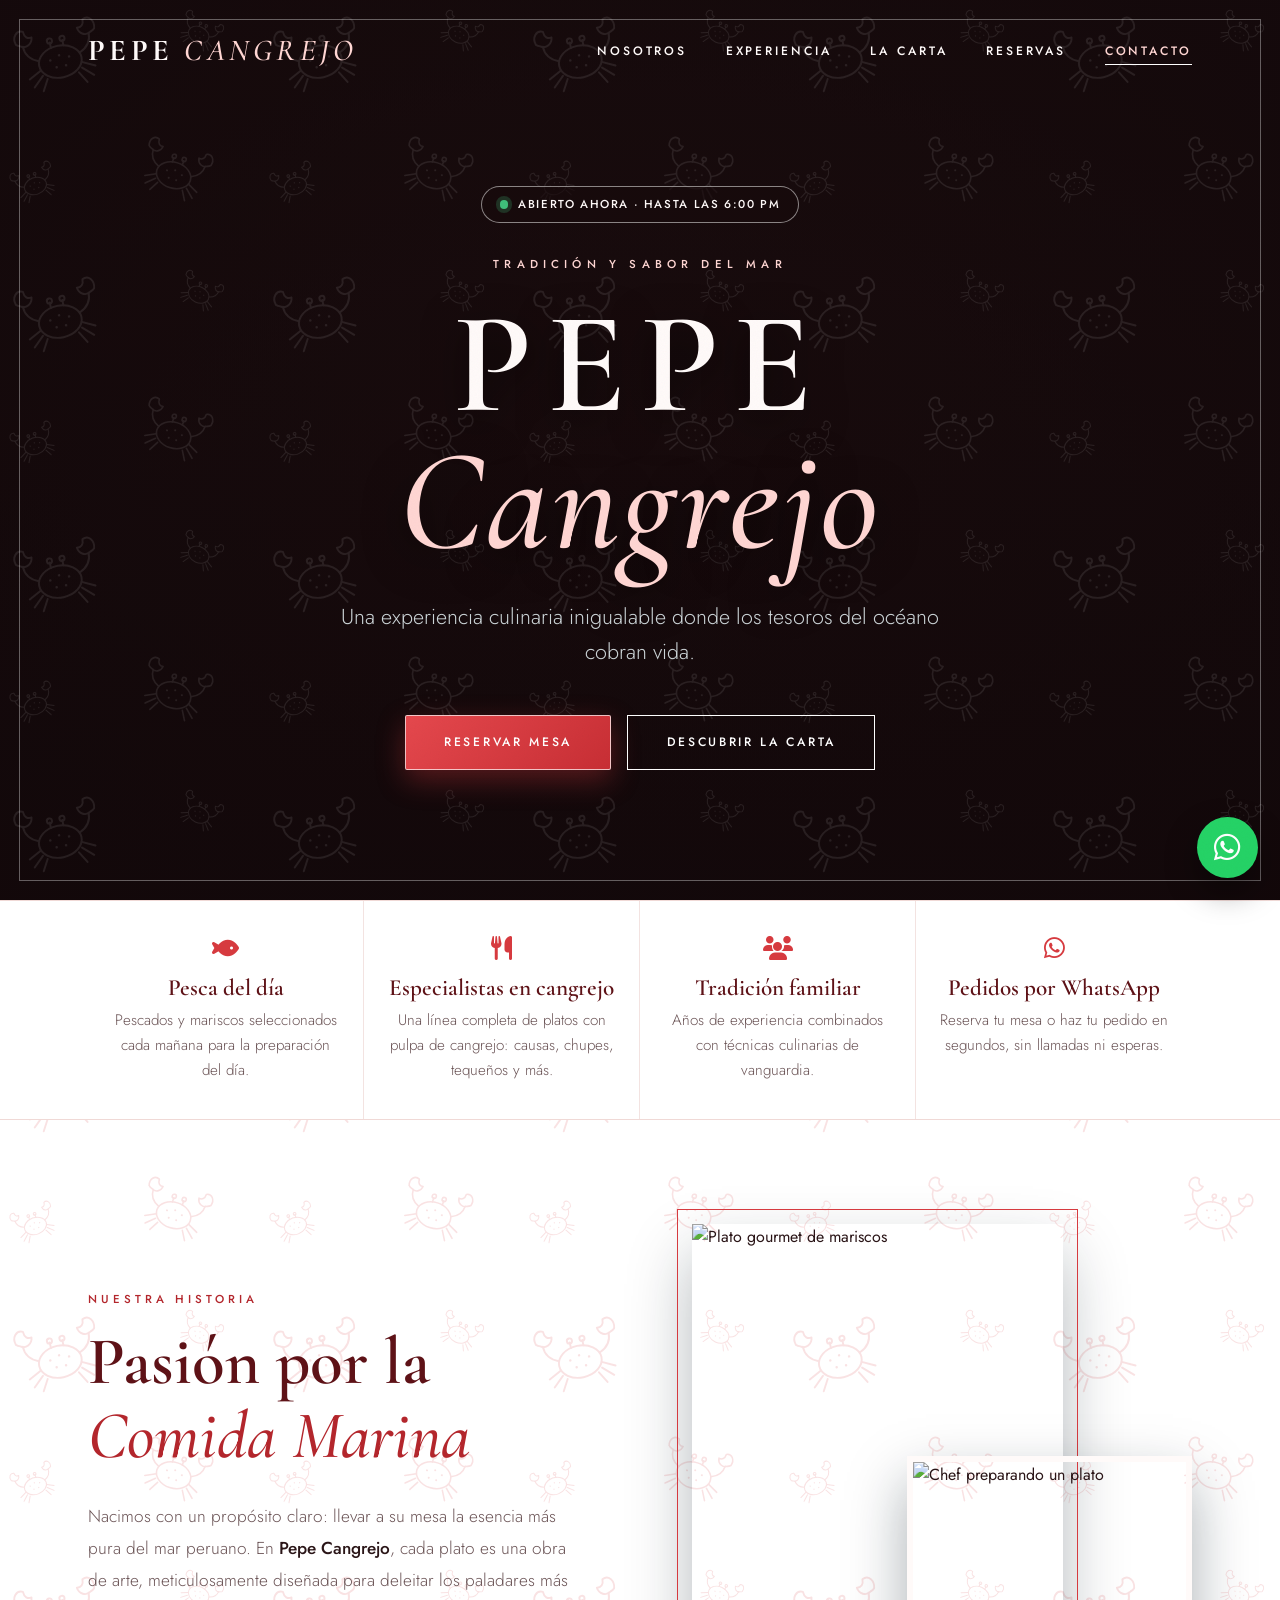
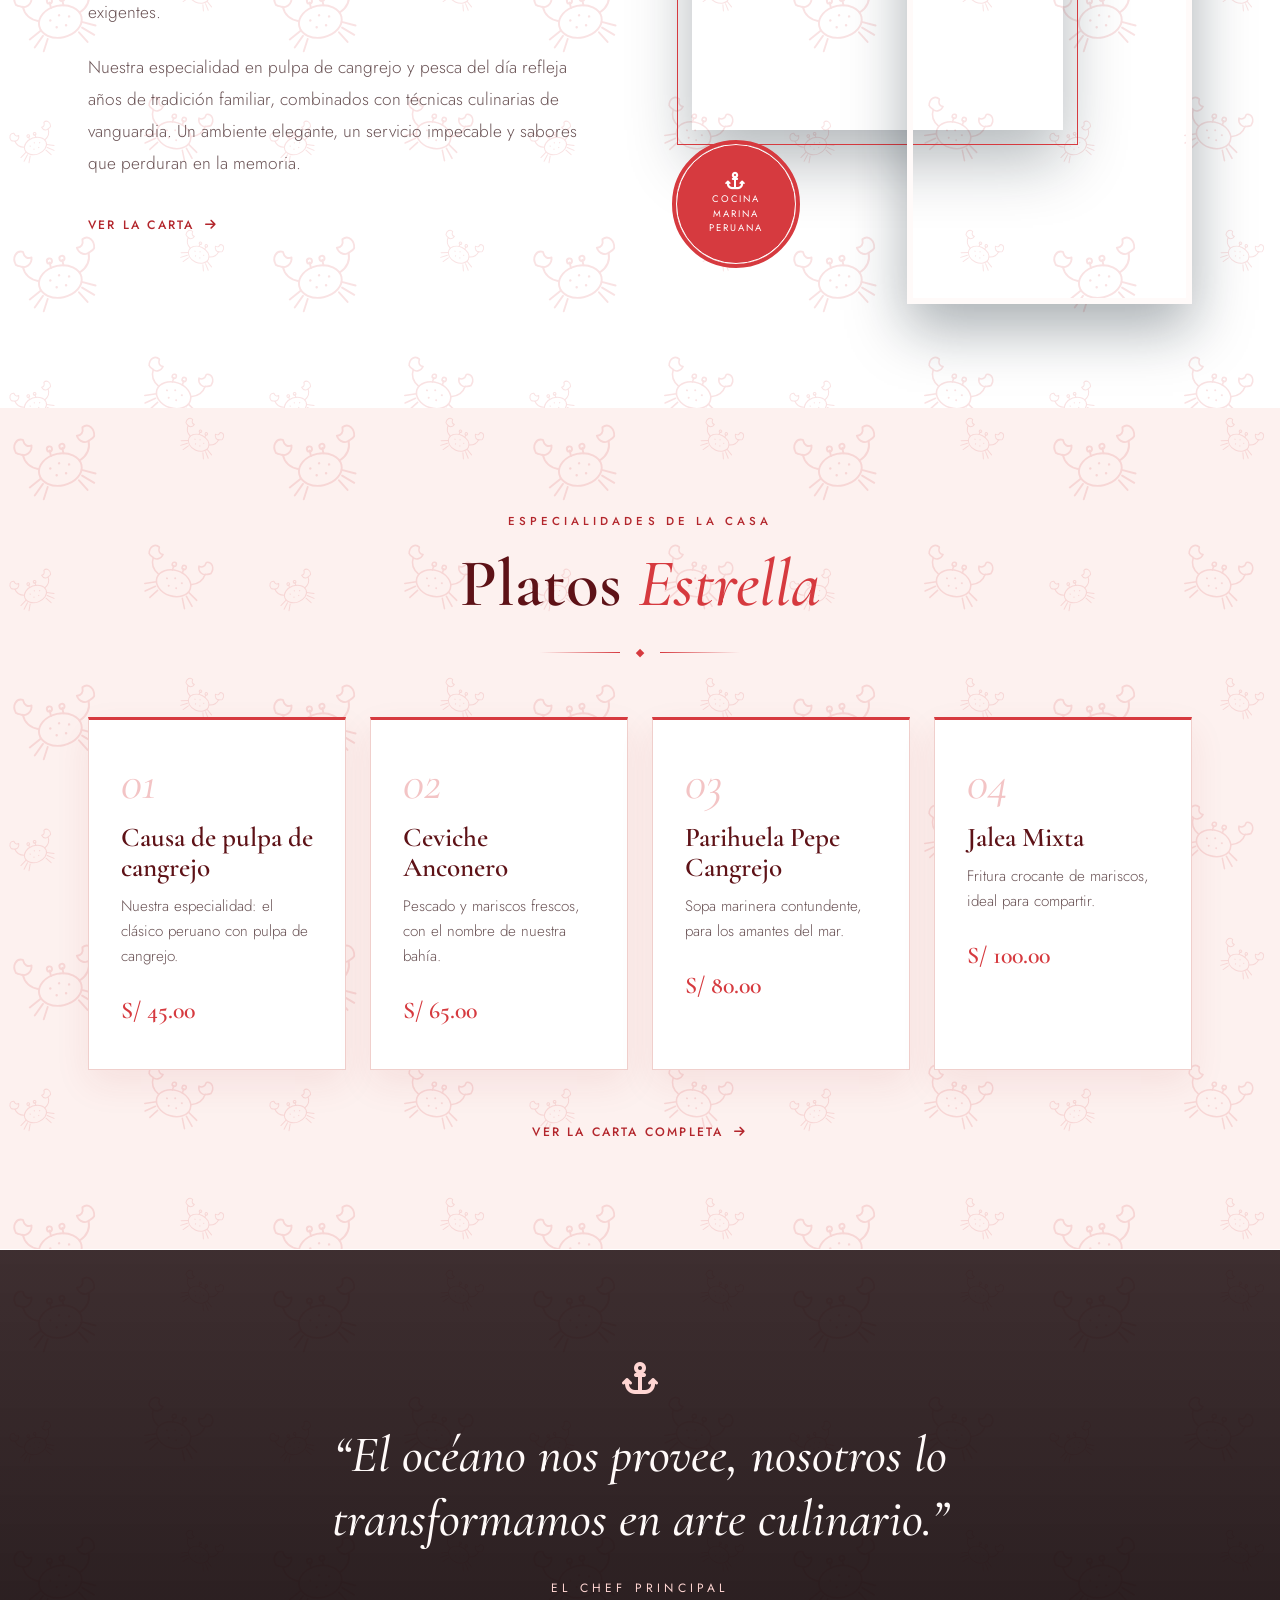
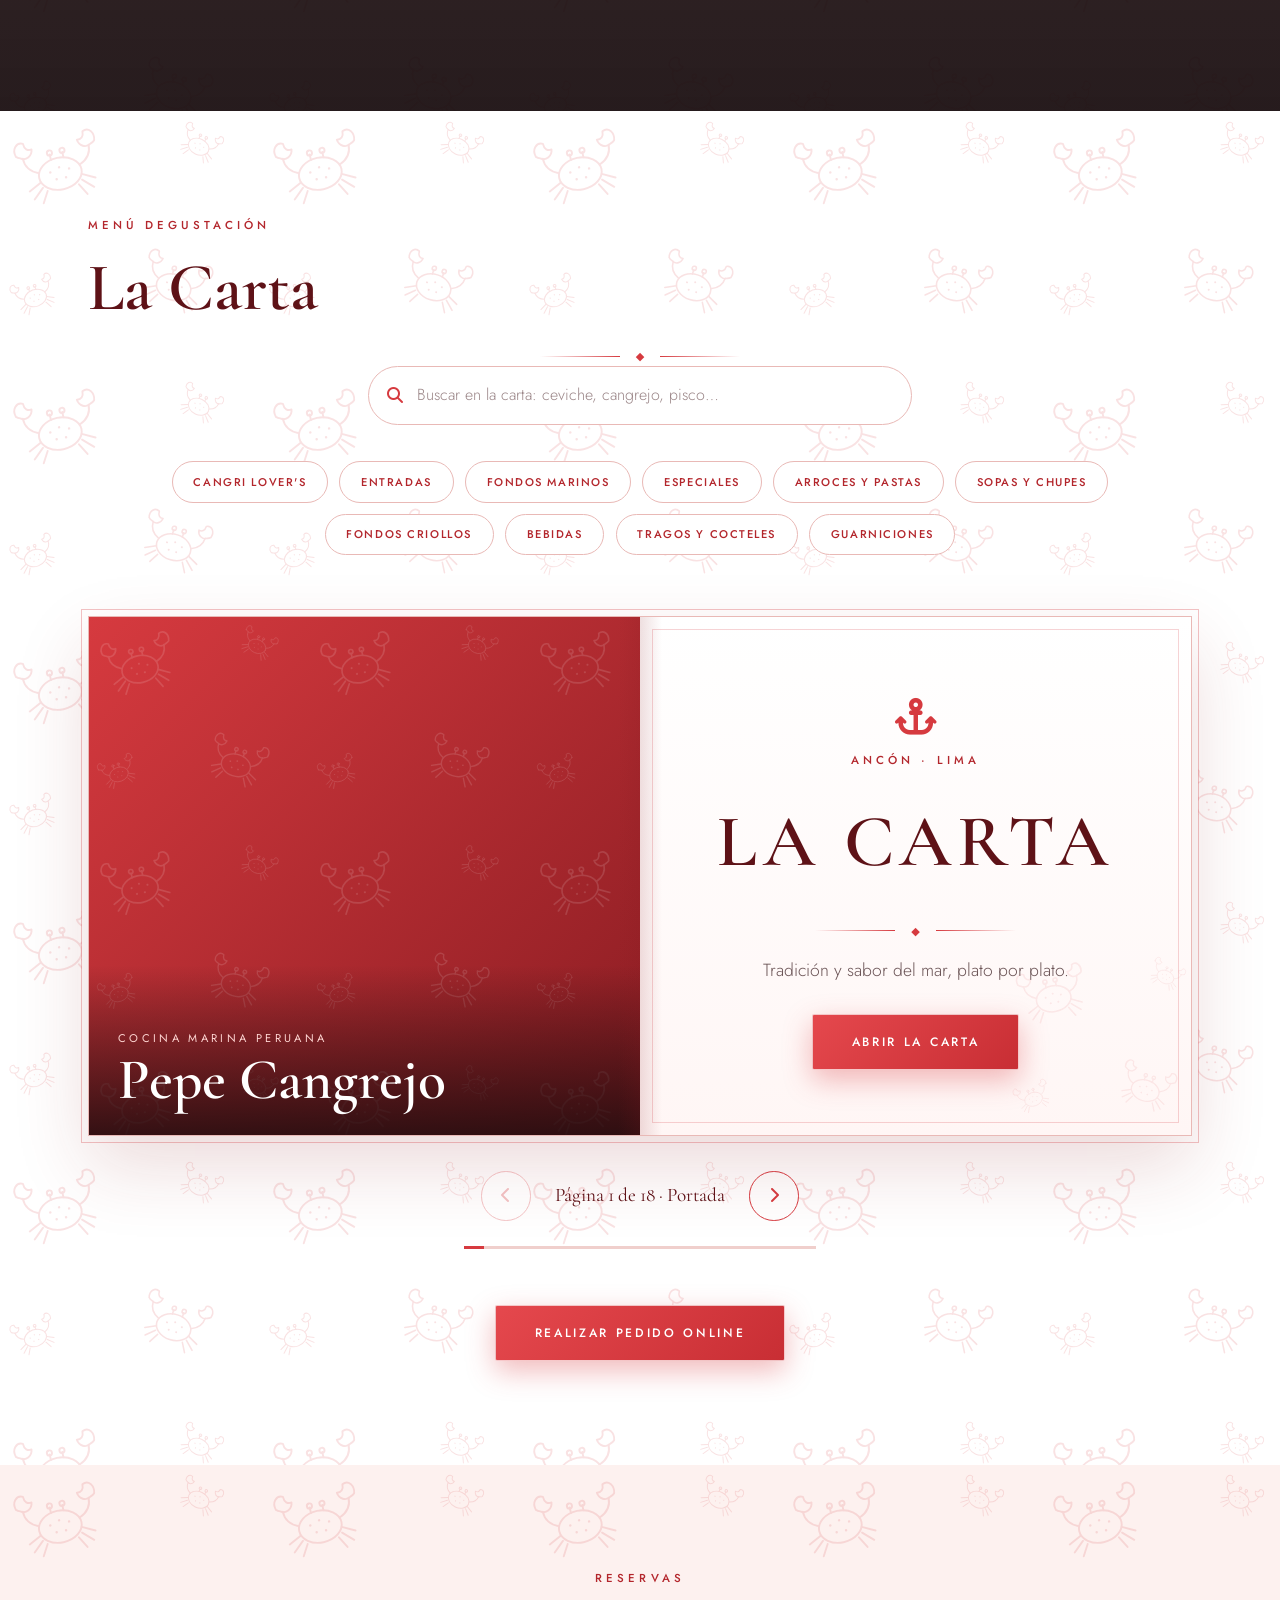
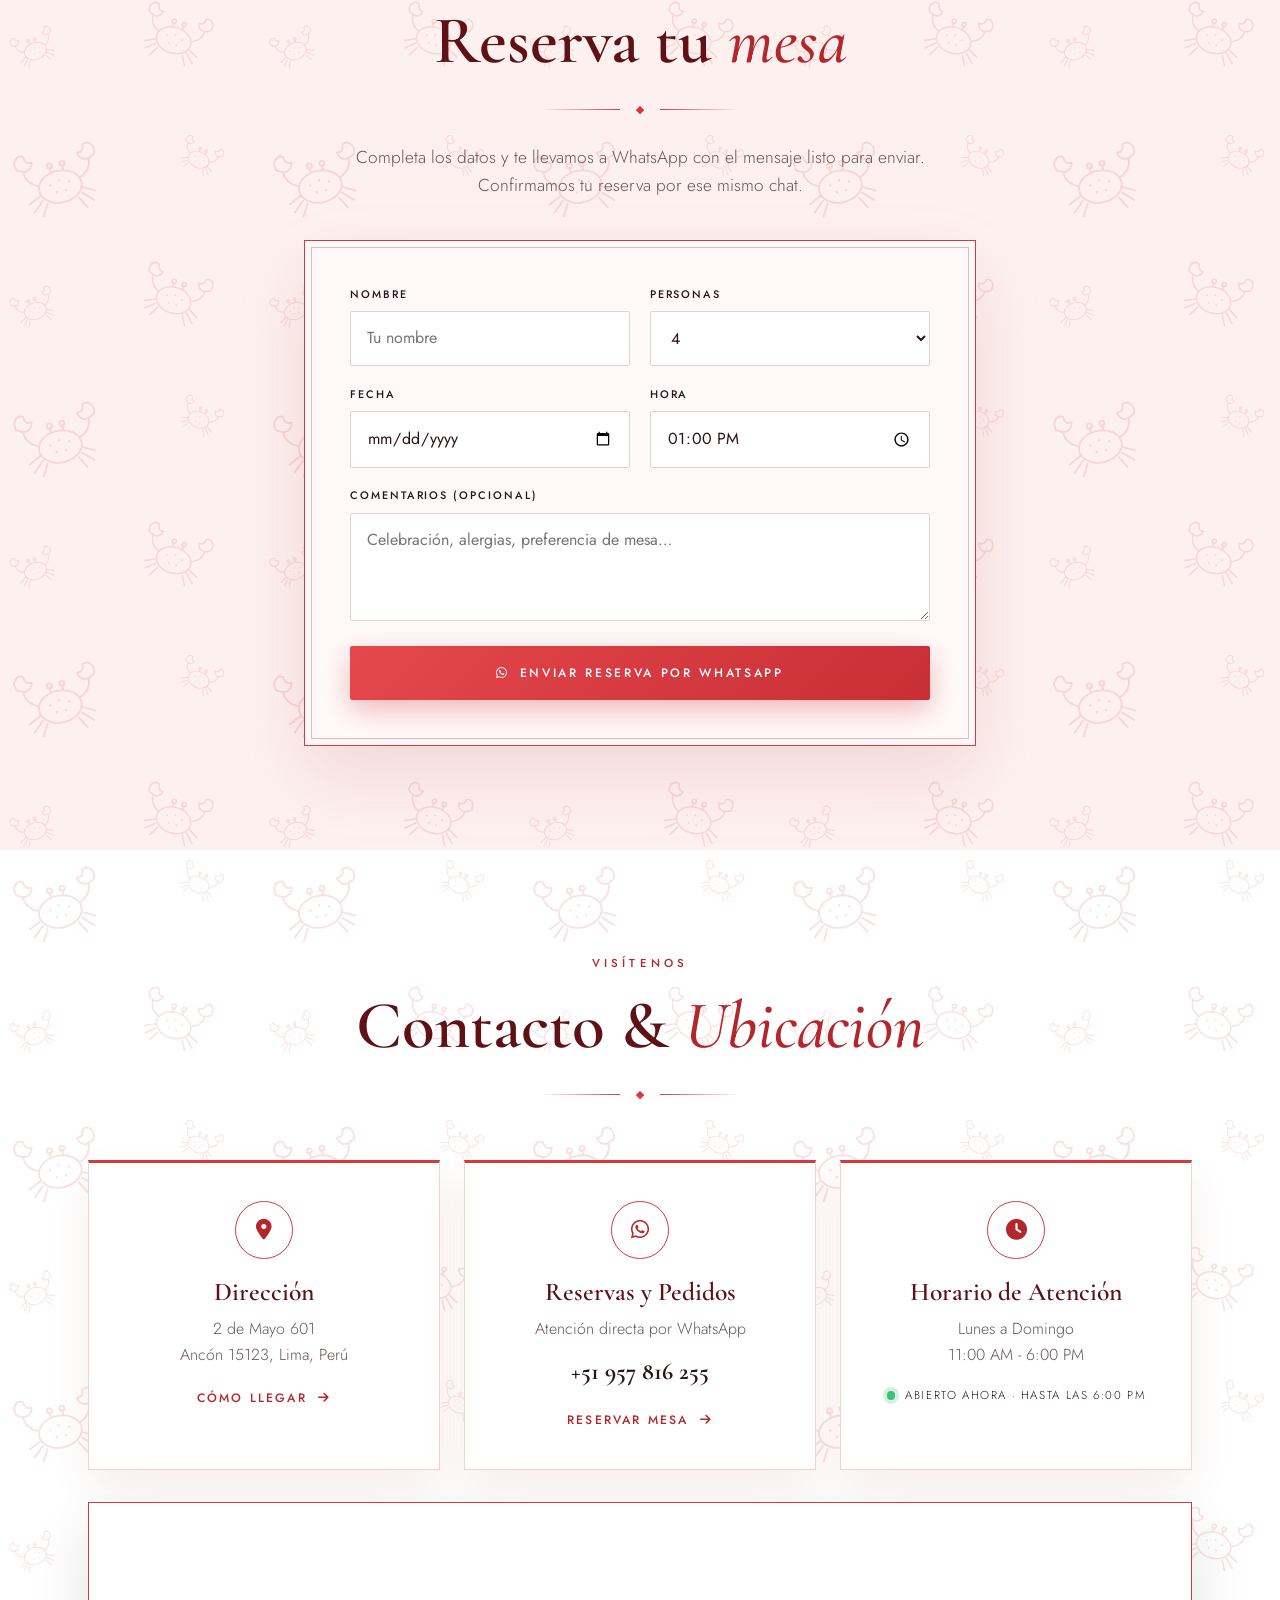
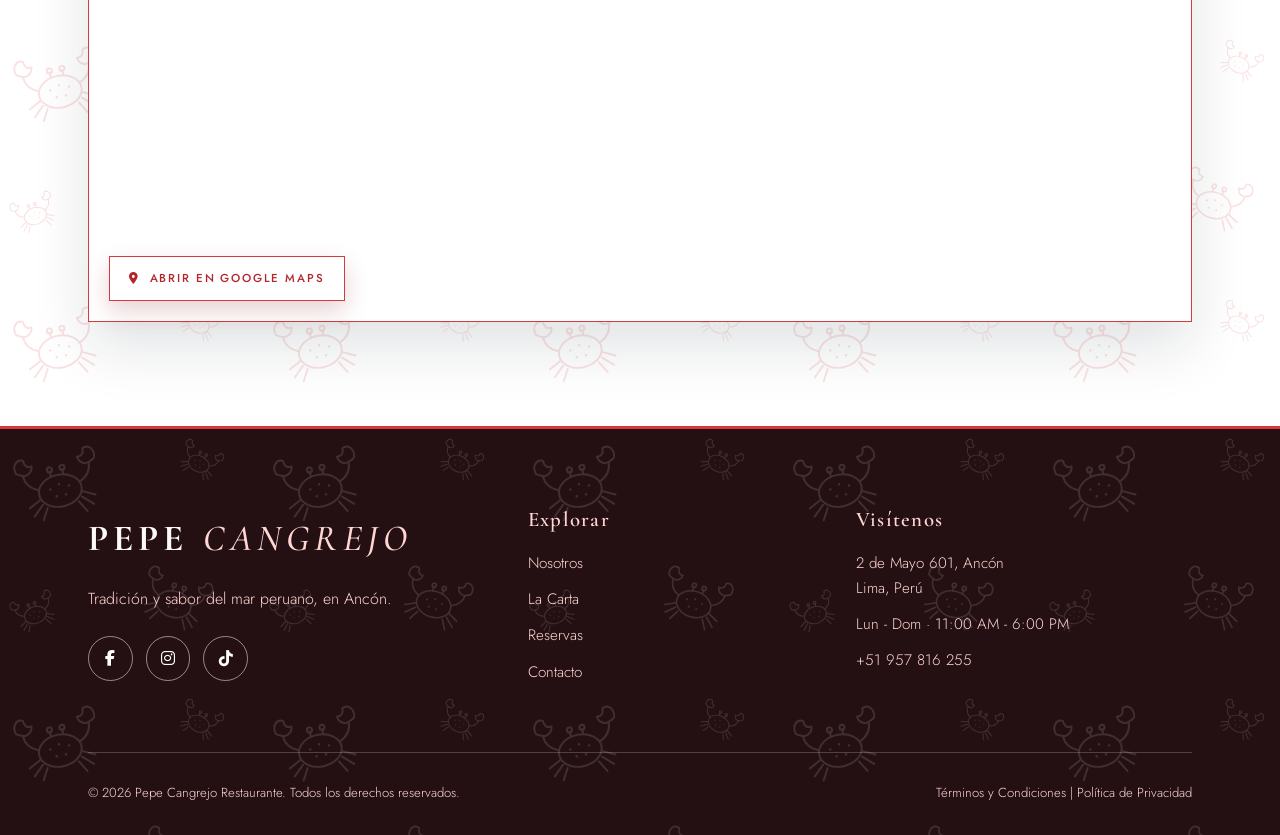
==== index.html @ 29d93587 "." ====
<!DOCTYPE html>
<html lang="es">
<head>
  <meta charset="UTF-8">
  <meta name="viewport" content="width=device-width, initial-scale=1">
  <title>Pepe Cangrejo | Alta Cocina Marina en Ancón</title>
  <meta name="description" content="Restaurante de cocina marina en Ancón, Lima. Especialistas en pulpa de cangrejo, ceviches y pesca del día. Reservas y pedidos por WhatsApp.">
  <meta name="theme-color" content="#a8232a">
  <link rel="icon" href="data:image/svg+xml,%3Csvg xmlns=%27http://www.w3.org/2000/svg%27 viewBox=%270 0 100 100%27%3E%3Ctext y=%27.9em%27 font-size=%2790%27%3E🦀%3C/text%3E%3C/svg%3E">
  <meta property="og:title" content="Pepe Cangrejo | Alta Cocina Marina">
  <meta property="og:description" content="Tradición y sabor del mar peruano en Ancón, Lima.">
  <meta property="og:type" content="restaurant">
  <meta property="og:image" content="https://images.unsplash.com/photo-1559737558-2f5a35f4523b?auto=format&fit=crop&w=1200&q=80">
  <link rel="preconnect" href="https://fonts.googleapis.com">
  <link rel="preconnect" href="https://fonts.gstatic.com" crossorigin>
  <link rel="stylesheet" href="https://fonts.googleapis.com/css2?family=Cormorant+Garamond:ital,wght@0,500;0,600;0,700;1,500;1,600&family=Jost:wght@300;400;500;600&display=swap">
  <link rel="stylesheet" href="https://cdnjs.cloudflare.com/ajax/libs/font-awesome/6.4.0/css/all.min.css">
  <link rel="stylesheet" href="css/styles.css">
  <script>document.documentElement.classList.add('js')</script>
  <script type="application/ld+json">
  {"@context":"https://schema.org","@type":"Restaurant","name":"Pepe Cangrejo","servesCuisine":"Peruana, Mariscos","telephone":"+51957816255","priceRange":"S/ 25 - S/ 100","sameAs":["https://www.facebook.com/restaurantepepecangrejo/?locale=es_LA","https://www.instagram.com/pepecangrejoperu/?hl=es","https://www.tiktok.com/@pepecangrejoperu"],"address":{"@type":"PostalAddress","streetAddress":"2 de Mayo 601","addressLocality":"Ancón","postalCode":"15123","addressCountry":"PE"},"openingHours":"Mo-Su 11:00-18:00"}
  </script>
</head>
<body>
  <a class="skip" href="#carta">Saltar a la carta</a>

  <nav id="navbar" class="nav" aria-label="Principal">
    <div class="container nav__inner">
      <a href="#inicio" class="logo">Pepe <span>Cangrejo</span></a>
      <div class="nav__links">
        <a href="#nosotros">Nosotros</a>
        <a href="#experiencia">Experiencia</a>
        <a href="#carta">La Carta</a>
        <a href="#reservas">Reservas</a>
        <a href="#contacto">Contacto</a>
      </div>
      <button id="menu-toggle" class="burger" aria-label="Abrir menú" aria-expanded="false" aria-controls="mobile-menu"><i class="fas fa-bars"></i></button>
    </div>
    <div id="mobile-menu" class="mobile" aria-hidden="true">
      <a href="#nosotros">Nosotros</a>
      <a href="#experiencia">Experiencia</a>
      <a href="#carta">La Carta</a>
      <a href="#reservas">Reservas</a>
        <a href="#contacto">Contacto</a>
    </div>
  </nav>

  <header id="inicio" class="hero">
    <div class="hero__content reveal active">
      <p class="status" role="status"><span>Horario 11:00 AM - 6:00 PM</span></p>
      <span class="eyebrow">Tradición y Sabor del Mar</span>
      <h1>Pepe <span>Cangrejo</span></h1>
      <p>Una experiencia culinaria inigualable donde los tesoros del océano cobran vida.</p>
      <div class="actions">
        <a href="#reservas" class="btn btn--solid">Reservar mesa</a>
        <a href="#carta" class="btn btn--outline">Descubrir la Carta</a>
      </div>
    </div>
  </header>

  <main>
    <section class="features" aria-label="Por qué elegirnos">
      <div class="container features__grid">
        <article class="feature reveal"><i class="fas fa-fish"></i><h3>Pesca del día</h3><p>Pescados y mariscos seleccionados cada mañana para la preparación del día.</p></article>
        <article class="feature reveal reveal-1"><i class="fas fa-utensils"></i><h3>Especialistas en cangrejo</h3><p>Una línea completa de platos con pulpa de cangrejo: causas, chupes, tequeños y más.</p></article>
        <article class="feature reveal reveal-2"><i class="fas fa-users"></i><h3>Tradición familiar</h3><p>Años de experiencia combinados con técnicas culinarias de vanguardia.</p></article>
        <article class="feature reveal reveal-2"><i class="fab fa-whatsapp"></i><h3>Pedidos por WhatsApp</h3><p>Reserva tu mesa o haz tu pedido en segundos, sin llamadas ni esperas.</p></article>
      </div>
    </section>

    <section id="nosotros" class="section about">
      <div class="container about__grid">
        <div class="reveal">
          <span class="eyebrow">Nuestra Historia</span>
          <h2>Pasión por la <em>Comida Marina</em></h2>
          <p>Nacimos con un propósito claro: llevar a su mesa la esencia más pura del mar peruano. En <strong>Pepe Cangrejo</strong>, cada plato es una obra de arte, meticulosamente diseñada para deleitar los paladares más exigentes.</p>
          <p>Nuestra especialidad en pulpa de cangrejo y pesca del día refleja años de tradición familiar, combinados con técnicas culinarias de vanguardia. Un ambiente elegante, un servicio impecable y sabores que perduran en la memoria.</p>
          <a href="#carta" class="link-arrow">Ver la carta <i class="fas fa-arrow-right"></i></a>
        </div>
        <div class="magazine reveal reveal-1">
          <img class="mag-1" loading="lazy" width="800" height="600" alt="Plato gourmet de mariscos" src="https://images.unsplash.com/photo-1615719413546-198b25453f85?auto=format&fit=crop&w=800&q=80">
          <div class="seal" aria-hidden="true"><i class="fas fa-anchor"></i><span>Cocina<br>Marina<br>Peruana</span></div>
          <img class="mag-2" loading="lazy" width="600" height="800" alt="Chef preparando un plato" src="https://images.unsplash.com/photo-1579684947550-22e945225d9a?auto=format&fit=crop&w=600&q=80">
        </div>
      </div>
    </section>

    <section id="estrella" class="section signature">
      <div class="container">
        <div class="sec-head reveal"><span class="eyebrow">Especialidades de la casa</span><h2>Platos <em>Estrella</em></h2><div class="orn">◆</div></div>
        <div class="dishes">
          <article class="dish reveal"><span class="dish__n">01</span><h3>Causa de pulpa de cangrejo</h3><p>Nuestra especialidad: el clásico peruano con pulpa de cangrejo.</p><strong>S/ 45.00</strong></article>
          <article class="dish reveal reveal-1"><span class="dish__n">02</span><h3>Ceviche Anconero</h3><p>Pescado y mariscos frescos, con el nombre de nuestra bahía.</p><strong>S/ 65.00</strong></article>
          <article class="dish reveal reveal-2"><span class="dish__n">03</span><h3>Parihuela Pepe Cangrejo</h3><p>Sopa marinera contundente, para los amantes del mar.</p><strong>S/ 80.00</strong></article>
          <article class="dish reveal reveal-2"><span class="dish__n">04</span><h3>Jalea Mixta</h3><p>Fritura crocante de mariscos, ideal para compartir.</p><strong>S/ 100.00</strong></article>
        </div>
        <p class="center reveal"><a href="#carta" class="link-arrow">Ver la carta completa <i class="fas fa-arrow-right"></i></a></p>
      </div>
    </section>

    <section id="experiencia" class="section quote">
      <div class="container reveal">
        <i class="fas fa-anchor" aria-hidden="true"></i>
        <blockquote>“El océano nos provee, nosotros lo transformamos en arte culinario.”</blockquote>
        <p>El Chef Principal</p>
      </div>
    </section>

    <section id="carta" class="section menu">
      <div class="container container--md">
        <div class="menu__head reveal">
          <span class="eyebrow">Menú Degustación</span>
          <h2>La Carta</h2><div class="orn">◆</div>
        </div>
        <div class="search reveal">
          <i class="fas fa-search" aria-hidden="true"></i>
          <input id="buscar" type="search" placeholder="Buscar en la carta: ceviche, cangrejo, pisco…" aria-label="Buscar en la carta" autocomplete="off">
        </div>
        <div id="tabs" class="tabs reveal reveal-1" aria-label="Índice de la carta"></div>
        <div id="libro" class="book reveal reveal-2">
          <div id="panels" class="panels" tabindex="0" aria-live="polite" aria-label="Carta. Usa las flechas del teclado para pasar de página"></div>
          <div class="book__nav">
            <button id="prev" class="nav-btn" aria-label="Página anterior"><i class="fas fa-chevron-left"></i></button>
            <p id="pagina" class="book__count"></p>
            <button id="next" class="nav-btn" aria-label="Página siguiente"><i class="fas fa-chevron-right"></i></button>
          </div>
          <div class="book__bar" aria-hidden="true"><span id="progreso"></span></div>
        </div>
        <div id="resultados" class="results" hidden></div>
        <p id="sin-resultados" class="empty" hidden>No encontramos platos con esa búsqueda. Prueba con otra palabra.</p>
        <div class="menu__cta reveal">
          <a class="btn btn--solid" target="_blank" rel="noopener" href="https://wa.me/51957816255?text=Hola%20Pepe%20Cangrejo,%20quisiera%20hacer%20un%20pedido">Realizar Pedido Online</a>
        </div>
      </div>
    </section>

    <section id="reservas" class="section booking">
      <div class="container booking__inner reveal">
        <span class="eyebrow">Reservas</span>
        <h2>Reserva tu <em>mesa</em></h2><div class="orn">◆</div>
        <p class="booking__lead">Completa los datos y te llevamos a WhatsApp con el mensaje listo para enviar. Confirmamos tu reserva por ese mismo chat.</p>
        <form id="reserva-form" class="form">
          <label>Nombre<input name="nombre" required autocomplete="name" placeholder="Tu nombre"></label>
          <label>Personas<select name="personas" required><option>1</option><option>2</option><option selected>4</option><option>6</option><option>8</option><option>10 o más</option></select></label>
          <label>Fecha<input name="fecha" type="date" required></label>
          <label>Hora<input name="hora" type="time" required min="11:00" max="17:30" value="13:00"></label>
          <label class="full">Comentarios (opcional)<textarea name="notas" rows="3" placeholder="Celebración, alergias, preferencia de mesa…"></textarea></label>
          <button class="btn btn--solid full" type="submit"><i class="fab fa-whatsapp"></i> Enviar reserva por WhatsApp</button>
        </form>
      </div>
    </section>

    <section id="contacto" class="section contact">
      <div class="container">
        <div class="sec-head reveal"><span class="eyebrow">Visítenos</span><h2>Contacto &amp; <em>Ubicación</em></h2><div class="orn">◆</div></div>
        <div class="cards">
          <article class="card reveal"><span class="icon"><i class="fas fa-map-marker-alt"></i></span><h3>Dirección</h3><p>2 de Mayo 601<br>Ancón 15123, Lima, Perú</p><a class="card__link" target="_blank" rel="noopener" href="https://www.google.com/maps/search/?api=1&query=2+de+Mayo+601+Ancon+15123+Lima+Peru">Cómo llegar <i class="fas fa-arrow-right"></i></a></article>
          <article class="card reveal reveal-1"><span class="icon"><i class="fab fa-whatsapp"></i></span><h3>Reservas y Pedidos</h3><p>Atención directa por WhatsApp</p><a class="phone" href="https://wa.me/51957816255" target="_blank" rel="noopener">+51 957 816 255</a><a class="card__link" href="#reservas">Reservar mesa <i class="fas fa-arrow-right"></i></a></article>
          <article class="card reveal reveal-2"><span class="icon"><i class="fas fa-clock"></i></span><h3>Horario de Atención</h3><p>Lunes a Domingo<br>11:00 AM - 6:00 PM</p><p class="status"><span></span></p></article>
        </div>
        <div class="map reveal">
          <iframe title="Mapa de Pepe Cangrejo en Ancón" loading="lazy" allowfullscreen referrerpolicy="no-referrer-when-downgrade" src="https://www.google.com/maps?q=2%20de%20Mayo%20601%2C%20Anc%C3%B3n%2015123%2C%20Lima%2C%20Peru&z=16&output=embed"></iframe>
          <a class="map__btn" target="_blank" rel="noopener" href="https://www.google.com/maps/search/?api=1&query=2+de+Mayo+601+Ancon+15123+Lima+Peru"><i class="fas fa-location-dot"></i> Abrir en Google Maps</a>
        </div>
      </div>
    </section>
  </main>

  <footer class="footer">
    <div class="container">
      <div class="footer__grid">
        <div><a href="#inicio" class="logo logo--lg">Pepe <span>Cangrejo</span></a><p class="footer__tag">Tradición y sabor del mar peruano, en Ancón.</p>
          <div class="social"><a href="https://www.facebook.com/restaurantepepecangrejo/?locale=es_LA" target="_blank" rel="noopener noreferrer" aria-label="Facebook de Pepe Cangrejo"><i class="fab fa-facebook-f"></i></a><a href="https://www.instagram.com/pepecangrejoperu/?hl=es" target="_blank" rel="noopener noreferrer" aria-label="Instagram de Pepe Cangrejo"><i class="fab fa-instagram"></i></a><a href="https://www.tiktok.com/@pepecangrejoperu" target="_blank" rel="noopener noreferrer" aria-label="TikTok de Pepe Cangrejo"><i class="fab fa-tiktok"></i></a></div></div>
        <div><h4>Explorar</h4><ul><li><a href="#nosotros">Nosotros</a></li><li><a href="#carta">La Carta</a></li><li><a href="#reservas">Reservas</a></li><li><a href="#contacto">Contacto</a></li></ul></div>
        <div><h4>Visítenos</h4><ul><li>2 de Mayo 601, Ancón<br>Lima, Perú</li><li>Lun - Dom · 11:00 AM - 6:00 PM</li><li><a href="https://wa.me/51957816255" target="_blank" rel="noopener">+51 957 816 255</a></li></ul></div>
      </div>
      <div class="footer__bottom">
        <p>&copy; <span id="year">2026</span> Pepe Cangrejo Restaurante. Todos los derechos reservados.</p>
        <p><a href="terminos.html">Términos y Condiciones</a> | <a href="privacidad.html">Política de Privacidad</a></p>
      </div>
    </div>
  </footer>

  <button id="top" class="top" aria-label="Volver arriba" hidden><i class="fas fa-chevron-up"></i></button>

  <a class="wsp" target="_blank" rel="noopener" aria-label="Haz tu pedido por WhatsApp" href="https://wa.me/51957816255?text=Hola%20Pepe%20Cangrejo,%20quisiera%20hacer%20un%20pedido."><i class="fab fa-whatsapp"></i></a>

  <script src="js/config.js"></script>
  <script src="js/menu-data.js"></script>
  <script src="js/main.js"></script>
  <script src="js/extras.js"></script>
</body>
</html>
---- css/styles.css ----
/* ===== Pepe Cangrejo · Sistema de diseño ===== */
:root{
  --navy:#0a1a24; --navy-2:#10262f; --navy-3:#07131a; --gold:#c3a06a; --gold-l:#e6cc98; --gold-d:#8f7142;
  --ivory:#f7f2e8; --ivory-2:#efe7d6; --ink:#16232b; --muted:#5d6b73; --coral:#b4412f;
  --serif:"Cormorant Garamond",Georgia,serif; --sans:Jost,system-ui,sans-serif; --ease:cubic-bezier(.5,0,0,1);
  --noise:url("data:image/svg+xml,%3Csvg xmlns='http://www.w3.org/2000/svg' width='180' height='180'%3E%3Cfilter id='n'%3E%3CfeTurbulence type='fractalNoise' baseFrequency='.85' numOctaves='2' stitchTiles='stitch'/%3E%3C/filter%3E%3Crect width='100%25' height='100%25' filter='url(%23n)'/%3E%3C/svg%3E");
}
*,*::before,*::after{box-sizing:border-box;margin:0;padding:0}
html{scroll-behavior:smooth;scroll-padding-top:76px}
body{font-family:var(--sans);font-weight:400;background:var(--ivory);color:var(--ink);line-height:1.65;overflow-x:hidden;-webkit-font-smoothing:antialiased}
body::after{content:"";position:fixed;inset:0;background:var(--noise);opacity:.045;mix-blend-mode:multiply;pointer-events:none;z-index:90}
body.no-scroll{overflow:hidden}
img{max-width:100%;display:block}a{color:inherit;text-decoration:none}ul{list-style:none}
button{font:inherit;cursor:pointer;background:none;border:0;color:inherit}
::selection{background:var(--gold);color:var(--navy)}
:focus-visible{outline:2px solid var(--gold);outline-offset:3px}
h1,h2,h3,h4{font-family:var(--serif);font-weight:600;line-height:1.1}
h2{font-size:clamp(2.6rem,5.5vw,4.2rem)}
h2 em{color:var(--gold-d);font-weight:500}
.container{max-width:1200px;margin:0 auto;padding:0 1.25rem}
.section{padding:6.5rem 0}.center{text-align:center;margin-top:3rem}
.skip{position:absolute;left:-999px;top:8px;background:var(--ivory);padding:.5rem 1rem;z-index:200}.skip:focus{left:8px}
.eyebrow{display:block;color:var(--gold-d);font-weight:500;text-transform:uppercase;letter-spacing:.35em;font-size:.72rem;margin-bottom:1rem}
.sec-head{text-align:center;margin-bottom:3.5rem}
.orn{display:flex;align-items:center;justify-content:center;gap:1rem;margin-top:1.4rem;color:var(--gold);font-size:.7rem}
.orn::before,.orn::after{content:"";height:1px;width:5rem;background:linear-gradient(90deg,transparent,currentColor)}
.orn::after{transform:scaleX(-1)}
.dark .eyebrow,.signature .eyebrow,.menu .eyebrow,.hero .eyebrow{color:var(--gold)}
.signature h2 em,.menu h2 em{color:var(--gold-l)}

/* Animaciones */
.js .reveal{opacity:0;transform:translateY(36px);transition:opacity 1s var(--ease),transform 1s var(--ease)}
.js .reveal.active{opacity:1;transform:none}
.reveal-1{transition-delay:.15s!important}.reveal-2{transition-delay:.3s!important}

/* Botones */
.btn{position:relative;display:inline-flex;align-items:center;justify-content:center;gap:.6rem;overflow:hidden;z-index:1;padding:1.05rem 2.4rem;font-weight:500;text-transform:uppercase;letter-spacing:.22em;font-size:.76rem;transition:.35s}
.btn--solid{background:linear-gradient(135deg,var(--gold-l),var(--gold) 55%,var(--gold-d));color:var(--navy);border-radius:2px;box-shadow:0 10px 30px rgba(195,160,106,.3)}
.btn--solid:hover{transform:translateY(-2px);box-shadow:0 16px 36px rgba(195,160,106,.45)}
.btn--outline{border:1px solid var(--gold);color:var(--gold-l)}
.btn--outline:hover{background:var(--gold);color:var(--navy)}
.link-arrow,.card__link{display:inline-flex;align-items:center;gap:.7rem;color:var(--gold-d);font-weight:500;text-transform:uppercase;letter-spacing:.18em;font-size:.76rem}
.signature .link-arrow{color:var(--gold-l)}
.link-arrow i,.card__link i{transition:transform .3s}.link-arrow:hover i,.card__link:hover i{transform:translateX(6px)}

/* Navbar */
.nav{position:fixed;inset:0 0 auto 0;z-index:100;padding:1.6rem 0;color:var(--ivory);border-bottom:1px solid transparent;transition:.5s}
.nav.scrolled{background:rgba(7,19,26,.94);backdrop-filter:blur(10px);padding:.9rem 0;border-color:rgba(195,160,106,.25)}
.nav__inner{display:flex;justify-content:space-between;align-items:center;position:relative;z-index:110}
.logo{font-family:var(--serif);font-size:1.9rem;font-weight:700;letter-spacing:.14em;text-transform:uppercase}
.logo span{color:var(--gold);font-style:italic;font-weight:500}
.logo--lg{font-size:2.3rem;display:inline-block;margin-bottom:1rem}
.nav__links{display:none;gap:2.4rem}
.nav__links a{position:relative;font-size:.76rem;font-weight:500;letter-spacing:.24em;text-transform:uppercase;padding:.3rem 0;transition:color .3s}
.nav__links a::after{content:"";position:absolute;left:0;bottom:0;height:1px;width:0;background:var(--gold);transition:width .3s}
.nav__links a:hover,.nav__links a.current{color:var(--gold-l)}.nav__links a:hover::after,.nav__links a.current::after{width:100%}
.burger{font-size:1.5rem}
.mobile{position:fixed;inset:0;z-index:105;background:var(--navy);display:flex;flex-direction:column;align-items:center;justify-content:center;gap:2rem;transform:translateX(100%);visibility:hidden;transition:transform .5s,visibility .5s}
.mobile.open{transform:none;visibility:visible}
.mobile a{font-family:var(--serif);font-size:2.3rem;color:var(--ivory)}.mobile a:hover{color:var(--gold)}

/* Estado */
.status{display:inline-flex;align-items:center;gap:.6rem;font-size:.72rem;font-weight:500;letter-spacing:.14em;text-transform:uppercase}
.status::before{content:"";width:.55rem;height:.55rem;border-radius:50%;background:#e0584a}
.status.is-open::before{background:#3fbf7a;box-shadow:0 0 0 4px rgba(63,191,122,.22)}
.hero .status{padding:.5rem 1.1rem;border:1px solid rgba(195,160,106,.45);border-radius:999px;background:rgba(7,19,26,.55);color:var(--ivory);margin-bottom:2rem}

/* Hero */
.hero{position:relative;min-height:100vh;display:flex;align-items:center;justify-content:center;text-align:center;color:var(--ivory);
  background:radial-gradient(ellipse at center,rgba(10,26,36,.45),rgba(7,19,26,.92) 85%),linear-gradient(rgba(10,26,36,.55),rgba(7,19,26,.95)),
  url("https://images.unsplash.com/photo-1559737558-2f5a35f4523b?auto=format&fit=crop&w=1920&q=80") center/cover #0a1a24;background-attachment:scroll,scroll,fixed}
.hero::after{content:"";position:absolute;inset:1.2rem;border:1px solid rgba(195,160,106,.28);pointer-events:none}
.hero__content{max-width:62rem;padding:6.5rem 1.5rem 3rem}
.hero .eyebrow{letter-spacing:.45em;margin-bottom:1.4rem}
.hero h1{font-size:clamp(3.8rem,12vw,9rem);font-weight:600;text-transform:uppercase;letter-spacing:.1em;line-height:.95;margin-bottom:1.8rem;text-shadow:0 10px 40px rgba(0,0,0,.6)}
.hero h1 span{display:block;color:var(--gold);font-style:italic;font-weight:500;text-transform:none;letter-spacing:.02em}
.hero p{color:#cdd5d8;font-size:clamp(1.05rem,2.2vw,1.35rem);font-weight:300;max-width:40rem;margin:0 auto 2.8rem}
.hero p.status{max-width:none;color:var(--ivory);font-size:.72rem;font-weight:500;margin:0 auto 2rem}
.actions{display:flex;flex-wrap:wrap;gap:1rem;justify-content:center}

/* Barra de ventajas */
.features{background:var(--navy-2);color:var(--ivory);border-block:1px solid rgba(195,160,106,.3)}
.features__grid{display:grid;grid-template-columns:1fr}
.feature{text-align:center;padding:2.2rem 1.5rem;border-bottom:1px solid rgba(195,160,106,.15)}
.feature i{font-size:1.5rem;color:var(--gold);margin-bottom:1rem;display:block}
.feature h3{font-size:1.45rem;margin-bottom:.4rem}
.feature p{color:#aebbc1;font-weight:300;font-size:.95rem}

/* Nosotros */
.about{background:var(--ivory);overflow:hidden}
.about__grid{display:grid;gap:4.5rem;align-items:center}
.about h2{margin-bottom:1.8rem}
.about h2 em{display:block}
.about p{color:var(--muted);font-size:1.08rem;font-weight:300;line-height:1.85;margin-bottom:1.4rem}
.about strong{color:var(--ink);font-weight:500}
.about .link-arrow{margin-top:.8rem}
.magazine{position:relative;display:grid;grid-template-columns:repeat(12,1fr);grid-template-rows:repeat(12,1fr);gap:1rem;height:520px}
.magazine img{width:100%;height:100%;object-fit:cover}
.mag-1{grid-area:1/1/10/10;box-shadow:0 30px 60px rgba(10,26,36,.3);outline:1px solid var(--gold);outline-offset:14px}
.mag-2{grid-area:5/6/13/13;z-index:2;border:6px solid var(--ivory);box-shadow:0 25px 55px rgba(10,26,36,.35)}
.seal{position:absolute;z-index:3;left:-1rem;bottom:2.5rem;width:7.5rem;height:7.5rem;border-radius:50%;background:var(--navy);color:var(--gold-l);border:1px solid var(--gold);outline:4px solid var(--navy);display:flex;flex-direction:column;align-items:center;justify-content:center;text-align:center;font-size:.6rem;letter-spacing:.2em;text-transform:uppercase;line-height:1.5;gap:.2rem}
.seal i{font-size:1.1rem;color:var(--gold)}

/* Platos estrella */
.signature{background:var(--navy);color:var(--ivory);background-image:radial-gradient(circle at 15% 0%,rgba(195,160,106,.12),transparent 45%),radial-gradient(circle at 90% 100%,rgba(195,160,106,.08),transparent 40%)}
.dishes{display:grid;gap:1.5rem;grid-template-columns:1fr}
.dish{position:relative;padding:2.4rem 2rem;border:1px solid rgba(195,160,106,.28);background:linear-gradient(160deg,rgba(255,255,255,.04),rgba(255,255,255,0));transition:.4s}
.dish:hover{transform:translateY(-8px);border-color:var(--gold);box-shadow:0 25px 50px rgba(0,0,0,.4)}
.dish__n{font-family:var(--serif);font-size:3rem;font-style:italic;color:rgba(195,160,106,.35);line-height:1;display:block;margin-bottom:1rem}
.dish h3{font-size:1.7rem;margin-bottom:.7rem}
.dish p{color:#aebbc1;font-weight:300;font-size:.95rem;margin-bottom:1.4rem}
.dish strong{font-family:var(--serif);font-size:1.5rem;color:var(--gold-l);font-weight:600}

/* Cita */
.quote{padding:7rem 0;text-align:center;color:var(--ivory);background:linear-gradient(rgba(7,19,26,.88),rgba(7,19,26,.92)),url("https://images.unsplash.com/photo-1579684947550-22e945225d9a?auto=format&fit=crop&w=1600&q=70") center/cover fixed;border-block:1px solid var(--gold-d)}
.quote .container{max-width:56rem}
.quote i{font-size:2rem;color:var(--gold);margin-bottom:1.8rem}
.quote blockquote{font-family:var(--serif);font-style:italic;font-weight:500;font-size:clamp(1.9rem,4.2vw,3.2rem);line-height:1.25;margin-bottom:1.8rem}
.quote p{text-transform:uppercase;letter-spacing:.35em;font-size:.75rem;color:var(--gold)}

/* Carta */
.menu{background:var(--navy-2);color:var(--ivory)}
.menu .sec-head{margin-bottom:2.5rem}
.search{position:relative;max-width:34rem;margin:0 auto 2rem}
.search i{position:absolute;left:1.2rem;top:50%;transform:translateY(-50%);color:var(--gold)}
.search input{width:100%;padding:.95rem 1.2rem .95rem 3rem;background:rgba(255,255,255,.04);border:1px solid rgba(195,160,106,.35);border-radius:999px;color:var(--ivory);font:inherit;font-weight:300;transition:.3s}
.search input::placeholder{color:#8b9aa1}
.search input:focus{outline:0;border-color:var(--gold);background:rgba(255,255,255,.07)}
.tabs{display:flex;gap:.7rem;overflow-x:auto;scrollbar-width:none;padding:.3rem .2rem 1.3rem;margin-bottom:2.5rem}
.tabs::-webkit-scrollbar{display:none}
.tab{flex-shrink:0;padding:.65rem 1.3rem;border:1px solid rgba(195,160,106,.3);border-radius:999px;color:#aebbc1;font-weight:500;text-transform:uppercase;letter-spacing:.14em;font-size:.7rem;transition:.3s}
.tab:hover{border-color:var(--gold);color:var(--ivory)}
.tab[aria-selected="true"]{background:linear-gradient(135deg,var(--gold-l),var(--gold));color:var(--navy);border-color:var(--gold)}
.panels{min-height:420px;padding:2.5rem 1.5rem;border:1px solid rgba(195,160,106,.25);background:rgba(7,19,26,.45);position:relative}
.panels::before{content:"";position:absolute;inset:6px;border:1px solid rgba(195,160,106,.12);pointer-events:none}
.panel{display:grid;gap:2rem 4.5rem;animation:fadeIn .5s ease}
.panel[hidden]{display:none}
@keyframes fadeIn{from{opacity:0;transform:translateY(10px)}to{opacity:1;transform:none}}
.item{display:flex;align-items:flex-end;justify-content:space-between}
.item>div{max-width:72%;flex-shrink:0}
.item h4{font-size:1.4rem;font-weight:600;transition:color .3s}
.item:hover h4{color:var(--gold-l)}
.item p{font-size:.78rem;font-weight:300;color:#8b9aa1;margin-top:.15rem;letter-spacing:.03em}
.leader{flex-grow:1;margin:0 .8rem .45rem;border-bottom:1px dotted rgba(195,160,106,.45)}
.price{flex-shrink:0;font-family:var(--serif);font-size:1.4rem;font-weight:700;color:var(--gold-l)}
.item[hidden],.tabs[hidden],.top[hidden],.empty[hidden]{display:none}
.searching .panel{margin-bottom:2.5rem}
.searching .panel::before{content:attr(data-title);grid-column:1/-1;font-family:var(--serif);font-size:1.6rem;color:var(--gold);border-bottom:1px solid rgba(195,160,106,.25);padding-bottom:.4rem}
.empty{text-align:center;color:#8b9aa1;padding:2rem 0}
.menu__cta{text-align:center;margin-top:3.5rem}

/* Reservas */
.booking{background:var(--ivory-2) var(--noise);background-blend-mode:multiply}
.booking__inner{max-width:48rem;text-align:center}
.booking__lead{color:var(--muted);font-weight:300;font-size:1.08rem;margin:1.5rem auto 2.5rem;max-width:36rem}
.form{display:grid;gap:1.2rem;text-align:left;background:var(--ivory);padding:2rem;border:1px solid var(--gold);box-shadow:0 30px 70px rgba(10,26,36,.12),inset 0 0 0 6px var(--ivory),inset 0 0 0 7px rgba(195,160,106,.4)}
.form label{display:grid;gap:.45rem;font-size:.68rem;font-weight:500;text-transform:uppercase;letter-spacing:.18em;color:var(--ink)}
.form input,.form select,.form textarea{font:inherit;font-weight:400;font-size:1rem;text-transform:none;letter-spacing:0;padding:.85rem 1rem;border:1px solid #d6cbb4;border-radius:2px;background:#fff;color:var(--ink);transition:.25s}
.form input:focus,.form select:focus,.form textarea:focus{outline:0;border-color:var(--gold-d);box-shadow:0 0 0 3px rgba(195,160,106,.25)}
.form .btn{border:0;margin-top:.4rem}

/* Contacto */
.contact{background:var(--ivory)}
.cards{display:grid;gap:1.5rem;grid-template-columns:1fr;margin-bottom:2rem}
.card{background:#fff;padding:2.4rem 2rem;text-align:center;border:1px solid #e6dcc5;border-top:3px solid var(--gold);box-shadow:0 18px 40px rgba(10,26,36,.06);display:flex;flex-direction:column;align-items:center;gap:.6rem;transition:.35s}
.card:hover{transform:translateY(-6px);box-shadow:0 26px 50px rgba(10,26,36,.12)}
.icon{width:3.6rem;height:3.6rem;border-radius:50%;display:grid;place-items:center;font-size:1.3rem;color:var(--gold-d);border:1px solid var(--gold);margin-bottom:.6rem}
.card h3{font-size:1.6rem}
.card p{color:var(--muted);font-weight:300}
.phone{font-family:var(--serif);font-size:1.5rem;font-weight:700;color:var(--ink)}.phone:hover{color:var(--gold-d)}
.card .status{margin-top:.5rem;color:var(--ink)}
.card__link{margin-top:.6rem}
.map{position:relative;height:420px;border:1px solid var(--gold);padding:8px;background:#fff;box-shadow:0 25px 55px rgba(10,26,36,.12)}
.map iframe{width:100%;height:100%;border:0;filter:grayscale(.85) sepia(.15)}

/* Footer */
.footer{background:var(--navy-3);color:var(--ivory);padding:5rem 0 2rem;border-top:3px solid var(--gold-d)}
.footer__grid{display:grid;gap:3rem;grid-template-columns:1fr;margin-bottom:3.5rem}
.footer__tag{color:#8b9aa1;font-weight:300;max-width:20rem;margin-bottom:1.5rem}
.footer h4{font-size:1.3rem;color:var(--gold);margin-bottom:1.2rem;letter-spacing:.06em}
.footer li{color:#aebbc1;font-weight:300;margin-bottom:.7rem;font-size:.95rem}
.footer li a:hover,.footer__bottom a:hover{color:var(--gold-l)}
.social{display:flex;gap:.8rem}
.social a{width:2.8rem;height:2.8rem;border:1px solid rgba(195,160,106,.4);border-radius:50%;display:grid;place-items:center;color:var(--gold-l);transition:.3s}
.social a:hover{background:var(--gold);color:var(--navy)}
.footer__bottom{border-top:1px solid rgba(195,160,106,.2);padding-top:1.8rem;display:flex;flex-direction:column;gap:.8rem;font-size:.82rem;font-weight:300;color:#8b9aa1}

/* Flotantes */
.wsp{position:fixed;right:1.4rem;bottom:1.4rem;z-index:80;width:3.8rem;height:3.8rem;border-radius:50%;background:#25d366;color:#fff;display:grid;place-items:center;font-size:1.9rem;box-shadow:0 14px 32px rgba(0,0,0,.4);animation:pulse 2s infinite;transition:transform .3s}
.wsp:hover{transform:scale(1.1)}
@keyframes pulse{0%{box-shadow:0 0 0 0 rgba(37,211,102,.6)}70%{box-shadow:0 0 0 18px rgba(37,211,102,0)}100%{box-shadow:0 0 0 0 rgba(37,211,102,0)}}
.top{position:fixed;left:1.4rem;bottom:1.4rem;z-index:80;width:2.9rem;height:2.9rem;border-radius:50%;background:var(--navy);color:var(--gold-l);border:1px solid var(--gold);transition:.3s}
.top:hover{background:var(--gold);color:var(--navy)}

/* Responsive */
@media(min-width:640px){
  .features__grid{grid-template-columns:1fr 1fr}.feature:nth-child(odd){border-right:1px solid rgba(195,160,106,.15)}
  .dishes{grid-template-columns:1fr 1fr}.form{grid-template-columns:1fr 1fr;padding:2.8rem}.form .full{grid-column:1/-1}
  .footer__bottom{flex-direction:row;justify-content:space-between}
}
@media(min-width:768px){
  .container{padding:0 3rem}.nav__links{display:flex}.burger{display:none}
  .magazine{height:680px}.panels{padding:3.2rem 3rem}
  .tabs{flex-wrap:wrap;justify-content:center;overflow:visible}
}
@media(min-width:1024px){
  .about__grid{grid-template-columns:1fr 1fr;gap:6.5rem}
  .features__grid{grid-template-columns:repeat(4,1fr)}.feature{border-bottom:0;border-right:1px solid rgba(195,160,106,.15)}.feature:last-child{border-right:0}
  .dishes{grid-template-columns:repeat(4,1fr)}.panel{grid-template-columns:1fr 1fr}
  .cards{grid-template-columns:repeat(3,1fr)}.footer__grid{grid-template-columns:1.4fr 1fr 1.2fr}
}
@media(max-width:1023px){.hero,.quote{background-attachment:scroll}}
@media(prefers-reduced-motion:reduce){html{scroll-behavior:auto}*,*::before,*::after{animation:none!important;transition:none!important}.js .reveal{opacity:1;transform:none}}


/* =====================================================
   TEMA ROJO Y BLANCO (basado en la carta física)
   ===================================================== */
:root{
  --red:#d63a3f; --gold:#d63a3f; --gold-d:#b3262c; --gold-l:#ffd6d3;
  --navy:#a8232a; --navy-2:#c0292f; --navy-3:#7a141a;
  --ivory:#fffaf9; --ivory-2:#fdecea; --ink:#2a1517; --muted:#6b5456;
  --crabs:url("data:image/svg+xml,%3Csvg xmlns='http://www.w3.org/2000/svg' width='260' height='260' viewBox='0 0 260 260'%3E%3Cdefs%3E%3Cg id='c' fill='none' stroke='%23d63a3f' stroke-width='2.4' stroke-linecap='round' stroke-linejoin='round' opacity='.15'%3E%3Cellipse cx='60' cy='62' rx='27' ry='20'/%3E%3Cpath d='M52 43v-7M68 43v-7'/%3E%3Ccircle cx='52' cy='34' r='3.2'/%3E%3Ccircle cx='68' cy='34' r='3.2'/%3E%3Cpath d='M34 56C24 52 18 44 18 34M86 56C96 52 102 44 102 34'/%3E%3Cpath d='M10 30c-3-10 4-18 12-14 0 7 4 10 9 9-1 8-9 13-16 8-3-1-4-2-5-3zM110 30c3-10-4-18-12-14 0 7-4 10-9 9 1 8 9 13 16 8 3-1 4-2 5-3z'/%3E%3Cpath d='M34 68l-16 8M35 75l-13 12M40 80l-8 14M86 68l16 8M85 75l13 12M80 80l8 14'/%3E%3Cpath d='M48 58h.1M60 54h.1M72 58h.1M54 68h.1M66 68h.1' stroke-width='3'/%3E%3C/g%3E%3C/defs%3E%3Cuse href='%23c' transform='translate(12 12) scale(.8) rotate(-12 60 60)'/%3E%3Cuse href='%23c' transform='translate(135 135) scale(.65) rotate(18 60 60)'/%3E%3Cuse href='%23c' transform='translate(175 10) scale(.4) rotate(25 60 60)'/%3E%3Cuse href='%23c' transform='translate(10 160) scale(.42) rotate(-20 60 60)'/%3E%3C/svg%3E"); --crabs-w:url("data:image/svg+xml,%3Csvg xmlns='http://www.w3.org/2000/svg' width='260' height='260' viewBox='0 0 260 260'%3E%3Cdefs%3E%3Cg id='c' fill='none' stroke='%23ffffff' stroke-width='2.4' stroke-linecap='round' stroke-linejoin='round' opacity='.13'%3E%3Cellipse cx='60' cy='62' rx='27' ry='20'/%3E%3Cpath d='M52 43v-7M68 43v-7'/%3E%3Ccircle cx='52' cy='34' r='3.2'/%3E%3Ccircle cx='68' cy='34' r='3.2'/%3E%3Cpath d='M34 56C24 52 18 44 18 34M86 56C96 52 102 44 102 34'/%3E%3Cpath d='M10 30c-3-10 4-18 12-14 0 7 4 10 9 9-1 8-9 13-16 8-3-1-4-2-5-3zM110 30c3-10-4-18-12-14 0 7-4 10-9 9 1 8 9 13 16 8 3-1 4-2 5-3z'/%3E%3Cpath d='M34 68l-16 8M35 75l-13 12M40 80l-8 14M86 68l16 8M85 75l13 12M80 80l8 14'/%3E%3Cpath d='M48 58h.1M60 54h.1M72 58h.1M54 68h.1M66 68h.1' stroke-width='3'/%3E%3C/g%3E%3C/defs%3E%3Cuse href='%23c' transform='translate(12 12) scale(.8) rotate(-12 60 60)'/%3E%3Cuse href='%23c' transform='translate(135 135) scale(.65) rotate(18 60 60)'/%3E%3Cuse href='%23c' transform='translate(175 10) scale(.4) rotate(25 60 60)'/%3E%3Cuse href='%23c' transform='translate(10 160) scale(.42) rotate(-20 60 60)'/%3E%3C/svg%3E");
}
body{background:#fff var(--crabs) 0 0/260px}
.about,.contact,.menu{background:transparent}
.booking{background:var(--ivory-2) var(--crabs) 0 0/260px;background-blend-mode:normal}

/* Botones */
.btn--solid{background:linear-gradient(135deg,#e5484d,#c82e34);color:#fff;border:1px solid rgba(255,255,255,.7);box-shadow:0 10px 28px rgba(214,58,63,.35)}
.btn--solid:hover{box-shadow:0 16px 34px rgba(214,58,63,.5)}
.btn--outline{border-color:#fff;color:#fff}
.btn--outline:hover{background:#fff;color:var(--gold-d)}

/* Navbar */
.nav.scrolled{background:rgba(122,20,26,.96);border-color:rgba(255,255,255,.2)}
.nav__links a::after{background:#fff}
.logo span{color:var(--gold-l)}
.mobile a:hover{color:var(--gold-l)}

/* Hero */
.hero{background:radial-gradient(ellipse at center,rgba(120,16,22,.3),rgba(60,8,12,.9) 85%),linear-gradient(rgba(90,12,16,.55),rgba(50,6,10,.95)),url("https://images.unsplash.com/photo-1559737558-2f5a35f4523b?auto=format&fit=crop&w=1920&q=80") center/cover #7a141a;background-attachment:scroll,scroll,fixed}
.hero::before{content:"";position:absolute;inset:0;background:var(--crabs-w) 0 0/260px;pointer-events:none}
.hero__content{position:relative;z-index:1}
.hero::after{border-color:rgba(255,255,255,.35)}
.hero .eyebrow,.hero h1 span{color:var(--gold-l)}
.hero .status{border-color:rgba(255,255,255,.5);background:rgba(60,8,12,.55)}

/* Ventajas */
.features{border-color:rgba(255,255,255,.3);background:var(--navy-2) var(--crabs-w) 0 0/260px}
.feature i{color:#fff}
.feature p{color:#ffe3e1}
.feature,.feature:nth-child(odd),.feature:last-child{border-color:rgba(255,255,255,.2)}

/* Nosotros */
.seal{border-color:#fff;color:#fff}.seal i{color:#fff}
.mag-1{outline-color:var(--red)}

/* Platos estrella */
.signature{background:var(--navy) var(--crabs-w) 0 0/260px}
.signature .eyebrow{color:var(--gold-l)}.signature .orn{color:#fff}
.dish{border-color:rgba(255,255,255,.3);background:rgba(255,255,255,.06)}
.dish:hover{border-color:#fff}
.dish__n{color:rgba(255,255,255,.4)}
.dish p{color:#ffe3e1}.dish strong{color:#fff}

/* Cita */
.quote{background:linear-gradient(rgba(90,12,16,.88),rgba(50,6,10,.93)),url("https://images.unsplash.com/photo-1579684947550-22e945225d9a?auto=format&fit=crop&w=1600&q=70") center/cover fixed;border-color:#fff}
.quote i,.quote p{color:var(--gold-l)}

/* Carta (como la física: fondo blanco, etiquetas rojas) */
.menu{color:var(--ink)}
.menu h2 em{color:var(--gold-d)}.menu .eyebrow{color:var(--gold-d)}
.search input{background:#fff;border-color:#e9b9b6;color:var(--ink)}
.search input::placeholder{color:#9a8587}
.search input:focus{background:#fff;border-color:var(--red)}
.tab{background:#fff;border-color:#e9b9b6;color:var(--gold-d)}
.tab:hover{border-color:var(--red);color:var(--red)}
.tab[aria-selected="true"]{background:var(--red);color:#fff;border-color:var(--red)}
.panels{background:rgba(255,255,255,.92);border-color:#e9b9b6;box-shadow:0 25px 60px rgba(168,35,42,.1)}
.panels::before{border-color:rgba(214,58,63,.2)}
.menu .panel::before{content:attr(data-title);grid-column:1/-1;justify-self:start;background:var(--red);color:#fff;font-family:var(--sans);font-size:.78rem;font-weight:600;letter-spacing:.14em;text-transform:uppercase;padding:.4rem 1.1rem;border:0;margin-bottom:.3rem}
.item h4{color:var(--ink)}.item:hover h4{color:var(--red)}
.item p{color:#8a7274}
.leader{border-color:rgba(214,58,63,.4)}
.price{color:var(--red)}
.empty{color:var(--muted)}

/* Reservas y contacto */
.form{box-shadow:0 30px 70px rgba(168,35,42,.12),inset 0 0 0 6px var(--ivory),inset 0 0 0 7px rgba(214,58,63,.35)}
.form input,.form select,.form textarea{border-color:#e9cfcd}
.form input:focus,.form select:focus,.form textarea:focus{border-color:var(--red);box-shadow:0 0 0 3px rgba(214,58,63,.2)}
.card{border-color:#f3d3d0;border-top-color:var(--red);box-shadow:0 18px 40px rgba(168,35,42,.08)}
.card:hover{box-shadow:0 26px 50px rgba(168,35,42,.16)}
.map{border-color:var(--red)}

/* Footer */
.footer{background:var(--navy-3) var(--crabs-w) 0 0/260px;border-top-color:#fff}
.footer h4{color:var(--gold-l)}
.footer li,.footer__tag,.footer__bottom{color:#ffd6d3}
.footer li a:hover,.footer__bottom a:hover{color:#fff}
.social a{border-color:rgba(255,255,255,.5);color:#fff}
.social a:hover{background:#fff;color:var(--gold-d)}
.footer__bottom{border-color:rgba(255,255,255,.2)}

/* Flotantes */
.top{background:var(--red);border-color:#fff;color:#fff}
.top:hover{background:#fff;color:var(--red)}


/* =====================================================
   PALETA VARIADA: rojo de marca + azul océano + arena
   (el rojo queda para botones, etiquetas, precios y acentos)
   ===================================================== */
:root{
  --ocean:#12343b; --sand:#f6efe4; --sand-2:#efe3d0;
  --navy:#12343b; --navy-2:#1a454d; --navy-3:#0d262c;
  --gold-l:#f4b9a4;
}
/* Navegación y hero */
.nav.scrolled{background:rgba(13,38,44,.96);border-color:rgba(255,255,255,.15)}
.hero{background:radial-gradient(ellipse at center,rgba(18,52,59,.25),rgba(13,38,44,.9) 85%),linear-gradient(rgba(13,38,44,.5),rgba(10,30,35,.95)),url("https://images.unsplash.com/photo-1559737558-2f5a35f4523b?auto=format&fit=crop&w=1920&q=80") center/cover #0d262c;background-attachment:scroll,scroll,fixed}
.hero .status{background:rgba(13,38,44,.6)}
.back{font-size:.76rem;font-weight:500;letter-spacing:.2em;text-transform:uppercase;color:#fff;display:inline-flex;gap:.6rem;align-items:center}
.back:hover{color:var(--gold-l)}

/* Ventajas: franja clara con íconos rojos */
.features{background:#fff;border-color:#f0d9d6;color:var(--ink)}
.feature i{color:var(--red)}
.feature h3{color:var(--ocean)}
.feature p{color:var(--muted)}
.feature,.feature:nth-child(odd),.feature:last-child{border-color:#f3e3e1}

/* Secciones claras: títulos en azul océano, acentos en rojo */
.about h2,.booking h2,.contact h2,.menu h2,.card h3{color:var(--ocean)}
.menu,.contact{background:var(--sand) var(--crabs) 0 0/260px}
.booking{background:#fff var(--crabs) 0 0/260px}
.mag-1{outline-color:var(--red)}
.seal{background:var(--ocean);border-color:var(--gold-l);outline-color:var(--ocean)}
.seal i{color:var(--gold-l)}.seal{color:#fff}

/* Platos estrella y cita (océano) */
.signature{background:var(--ocean) var(--crabs-w) 0 0/260px}
.dish{border-color:rgba(244,185,164,.35);background:rgba(255,255,255,.05)}
.dish:hover{border-color:var(--gold-l)}
.dish__n{color:rgba(244,185,164,.45)}
.dish p{color:#c5d6d9}.dish strong{color:var(--gold-l)}
.quote{background:linear-gradient(rgba(13,38,44,.88),rgba(10,30,35,.93)),url("https://images.unsplash.com/photo-1579684947550-22e945225d9a?auto=format&fit=crop&w=1600&q=70") center/cover fixed;border-color:var(--red)}

/* Footer */
.footer{background:var(--navy-3) var(--crabs-w) 0 0/260px;border-top-color:var(--red)}
.footer li,.footer__tag,.footer__bottom{color:#c5d6d9}
.social a:hover{background:var(--red);border-color:var(--red);color:#fff}

/* Páginas legales */
.legal{padding:8.5rem 0 5rem;min-height:70vh}
.legal__box{max-width:50rem;background:#fff;padding:2.5rem 1.8rem;border:1px solid #f0d9d6;border-top:4px solid var(--red);box-shadow:0 25px 60px rgba(18,52,59,.08)}
.legal h1{font-size:clamp(2.4rem,5vw,3.4rem);color:var(--ocean);margin-bottom:.4rem}
.legal__date{color:var(--muted);font-size:.85rem;margin-bottom:2rem}
.legal h2{font-size:1.6rem;color:var(--ocean);margin:2rem 0 .5rem}
.legal p{color:var(--muted);font-weight:300;font-size:1.02rem;line-height:1.8}
.legal p a,.legal__links a{color:var(--gold-d);font-weight:500}
.legal p a:hover,.legal__links a:hover{text-decoration:underline}
.legal__links{margin-top:2.5rem;padding-top:1.5rem;border-top:1px solid #f0d9d6;font-size:.9rem}
@media(min-width:768px){.legal__box{padding:3.5rem}}

/* =====================================================
   PALETA FINAL: BLANCO Y ROJO (como la carta física)
   Solo blancos, rosados muy suaves y la familia del rojo
   ===================================================== */
:root{
  --red:#d63a3f; --gold:#d63a3f; --gold-d:#b3262c; --gold-l:#ffd6d3;
  --ocean:#5e1217;                 /* burdeos oscuro para títulos */
  --sand:#fdf1ef; --sand-2:#fbe3e0; /* rosado muy suave */
  --navy:#8a1c22; --navy-2:#a8232a; --navy-3:#5e1217;
  --ink:#2a1517; --muted:#6b5456;
}
/* Navegación, hero y cita: burdeos sobre foto */
.nav.scrolled{background:rgba(94,18,23,.96);border-color:rgba(255,255,255,.2)}
.hero{background:radial-gradient(ellipse at center,rgba(138,28,34,.3),rgba(60,8,12,.9) 85%),linear-gradient(rgba(94,18,23,.5),rgba(50,6,10,.95)),url("https://images.unsplash.com/photo-1559737558-2f5a35f4523b?auto=format&fit=crop&w=1920&q=80") center/cover #5e1217;background-attachment:scroll,scroll,fixed}
.hero .status{background:rgba(60,8,12,.6)}
.quote{background:linear-gradient(rgba(94,18,23,.9),rgba(50,6,10,.94)),url("https://images.unsplash.com/photo-1579684947550-22e945225d9a?auto=format&fit=crop&w=1600&q=70") center/cover fixed;border-color:#fff}

/* Sello */
.seal{background:var(--red);border-color:#fff;outline-color:var(--red);color:#fff}
.seal i{color:#fff}

/* Platos estrella: tarjetas blancas con borde rojo sobre fondo rosado suave */
.signature{background:var(--sand) var(--crabs) 0 0/260px;color:var(--ink)}
.signature .eyebrow,.signature .link-arrow{color:var(--gold-d)}
.signature h2{color:var(--ocean)}.signature h2 em{color:var(--red)}.signature .orn{color:var(--red)}
.dish{background:#fff;border:1px solid #f0cfcc;border-top:3px solid var(--red);box-shadow:0 14px 34px rgba(168,35,42,.08)}
.dish:hover{border-color:var(--red);box-shadow:0 26px 50px rgba(168,35,42,.18)}
.dish__n{color:rgba(214,58,63,.3)}.dish h3{color:var(--ocean)}.dish p{color:var(--muted)}.dish strong{color:var(--red)}

/* Alternancia de fondos: blanco ↔ rosado suave */
.menu,.contact{background:#fff var(--crabs) 0 0/260px}
.booking{background:var(--sand) var(--crabs) 0 0/260px}

/* Footer burdeos */
.footer{background:var(--navy-3) var(--crabs-w) 0 0/260px;border-top-color:var(--red)}
.footer li,.footer__tag,.footer__bottom{color:#ffd6d3}
.social a:hover{background:#fff;border-color:#fff;color:var(--gold-d)}

/* =====================================================
   CARTA TIPO LIBRO (una página por vez)
   ===================================================== */
.panels{padding:0;border:0;background:none;box-shadow:none;min-height:0;perspective:1600px;outline-offset:6px}
.panels::before{display:none}
.tag{display:inline-block;background:var(--red);color:#fff;font-family:var(--sans);font-size:.78rem;font-weight:600;letter-spacing:.14em;text-transform:uppercase;padding:.4rem 1.1rem;margin-bottom:1.4rem}
.book[hidden],.results[hidden]{display:none}
.spread{position:relative;display:grid;grid-template-columns:1fr;background:#fff;border:1px solid #e9b9b6;box-shadow:0 30px 70px rgba(138,28,34,.16),0 0 0 6px #fff,0 0 0 7px rgba(214,58,63,.3);overflow:hidden}
.turn-next{animation:turnNext .65s var(--ease)}
.turn-prev{animation:turnPrev .65s var(--ease)}
@keyframes turnNext{from{opacity:0;transform:rotateY(-16deg) translateX(40px)}to{opacity:1;transform:none}}
@keyframes turnPrev{from{opacity:0;transform:rotateY(16deg) translateX(-40px)}to{opacity:1;transform:none}}
.spread__img{position:relative;margin:0;min-height:300px;background:#f3d3d0}
.spread__img img{position:absolute;inset:0;width:100%;height:100%;object-fit:cover}
.spread__img.noimg{background:var(--crabs-w) 0 0/220px,linear-gradient(135deg,#d63a3f,#8a1c22)}
.spread__img figcaption{position:absolute;inset:auto 0 0 0;padding:4rem 1.8rem 1.6rem;color:#fff;display:flex;flex-direction:column;gap:.3rem;background:linear-gradient(transparent,rgba(30,12,14,.85))}
.spread__img figcaption span{font-size:.7rem;letter-spacing:.3em;text-transform:uppercase;color:var(--gold-l)}
.spread__img figcaption strong{font-family:var(--serif);font-size:clamp(2rem,4vw,2.8rem);font-weight:600;line-height:1}
.spread__img figcaption em{font-family:var(--serif);font-size:1.1rem;color:var(--gold-l)}
.spread__list{padding:2rem 1.5rem 1.5rem;display:flex;flex-direction:column}
.spread__items{display:grid;gap:1.3rem}
.spread__note{margin-top:1.8rem;font-size:.72rem;letter-spacing:.12em;text-transform:uppercase;color:#a58e90;text-align:right}
.book__nav{display:flex;align-items:center;justify-content:center;gap:1.5rem;margin-top:2.2rem}
.nav-btn{width:3.1rem;height:3.1rem;flex-shrink:0;border-radius:50%;border:1px solid var(--red);color:var(--red);background:#fff;transition:.3s}
.nav-btn:hover:not(:disabled){background:var(--red);color:#fff}
.nav-btn:disabled{opacity:.3;cursor:default}
.book__count{font-family:var(--serif);font-size:1.2rem;color:var(--ocean);text-align:center;min-width:0}
.book__bar{height:3px;background:#f0cfcc;margin:1.6rem auto 0;max-width:22rem}
.book__bar span{display:block;height:100%;width:0;background:var(--red);transition:width .5s var(--ease)}
.tab[aria-selected]{}
.tab.on{background:var(--red);color:#fff;border-color:var(--red)}
.results{background:rgba(255,255,255,.94);border:1px solid #e9b9b6;padding:2rem 1.5rem;box-shadow:0 25px 60px rgba(138,28,34,.1)}
.results__group+.results__group{margin-top:2rem}
@media(min-width:900px){
  .spread{grid-template-columns:1fr 1fr;min-height:520px}
  .spread::after{content:"";position:absolute;left:50%;top:0;bottom:0;width:44px;transform:translateX(-50%);background:linear-gradient(90deg,transparent,rgba(138,28,34,.14),transparent);pointer-events:none}
  .spread__list{padding:3rem 3rem 2rem}
  .results{padding:2.5rem 3rem}.results .spread__items{grid-template-columns:1fr 1fr;gap:1.3rem 3rem}
}

/* =====================================================
   MENOS ROJO EN HERO, CITA Y FOOTER (negro cálido + toques rojos)
   ===================================================== */
.nav.scrolled{background:rgba(30,16,17,.95)}
.hero{background:radial-gradient(ellipse at center,rgba(24,10,12,.2),rgba(18,8,10,.75) 90%),linear-gradient(rgba(24,10,12,.45),rgba(18,8,10,.88)),url("https://images.unsplash.com/photo-1559737558-2f5a35f4523b?auto=format&fit=crop&w=1920&q=80") center/cover #1e1011;background-attachment:scroll,scroll,fixed}
.hero::before{opacity:.7}
.hero .status{background:rgba(24,10,12,.6)}
.quote{background:linear-gradient(rgba(30,12,14,.86),rgba(20,8,10,.92)),url("https://images.unsplash.com/photo-1579684947550-22e945225d9a?auto=format&fit=crop&w=1600&q=70") center/cover fixed}
.footer{background:#241012 var(--crabs-w) 0 0/260px}

/* =====================================================
   LIBRO: portada, índice, contraportada y más detalle
   ===================================================== */
.spread__list{background:linear-gradient(#fff,#fff6f5);position:relative}
.spread__list::before{content:"";position:absolute;inset:12px;border:1px solid rgba(214,58,63,.22);pointer-events:none}
.spread__list::after{content:"";position:absolute;right:-24px;bottom:-24px;width:210px;height:210px;background:var(--crabs) center/210px;opacity:.6;pointer-events:none}
.spread__list>*{position:relative;z-index:1}
.spread__img img{animation:kb 14s ease-out forwards}
@keyframes kb{from{transform:scale(1.1)}to{transform:scale(1)}}
.sub{font-family:var(--serif);font-style:italic;font-size:1.3rem;color:var(--gold-d);margin:-.7rem 0 1.5rem}
.item{padding:.3rem .5rem;margin:-.3rem -.5rem;border-radius:2px;transition:background .25s}
.item:hover{background:#fdecea}
.item--star{background:linear-gradient(90deg,rgba(214,58,63,.09),transparent);border-left:2px solid var(--red)}
.star{color:var(--red);font-size:.62em;vertical-align:.2em;margin-right:.4rem}
.center-page{align-items:center;justify-content:center;text-align:center;gap:1rem}
.emblem{font-size:2.3rem;color:var(--red)}
.book-title{font-size:clamp(3rem,6vw,4.6rem);color:var(--ocean);text-transform:uppercase;letter-spacing:.08em}
.lead{color:var(--muted);font-weight:300;font-size:1.1rem;max-width:22rem;margin-bottom:.8rem}
.cover .spread__img figcaption strong{font-size:clamp(2.4rem,5vw,3.6rem)}
.toc{list-style:none;display:grid;gap:.1rem}
.toc button{display:flex;align-items:flex-end;width:100%;padding:.55rem .6rem;text-align:left;transition:background .25s}
.toc button:hover{background:#fdecea}
.toc__n{font-family:var(--serif);font-style:italic;color:var(--red);font-size:1.3rem;width:2.4rem}
.toc__t{font-family:var(--serif);font-size:1.45rem;font-weight:600;color:var(--ink)}
.toc .leader{margin:0 .8rem .45rem}
.toc__p{font-family:var(--serif);font-size:1.3rem;font-weight:700;color:var(--red)}

/* Mapa */
.map__btn{position:absolute;left:20px;bottom:20px;z-index:2;display:inline-flex;gap:.6rem;align-items:center;background:#fff;color:var(--gold-d);padding:.75rem 1.2rem;font-size:.72rem;font-weight:500;letter-spacing:.16em;text-transform:uppercase;border:1px solid var(--red);box-shadow:0 10px 25px rgba(138,28,34,.2);transition:.3s}
.map__btn:hover{background:var(--red);color:#fff}
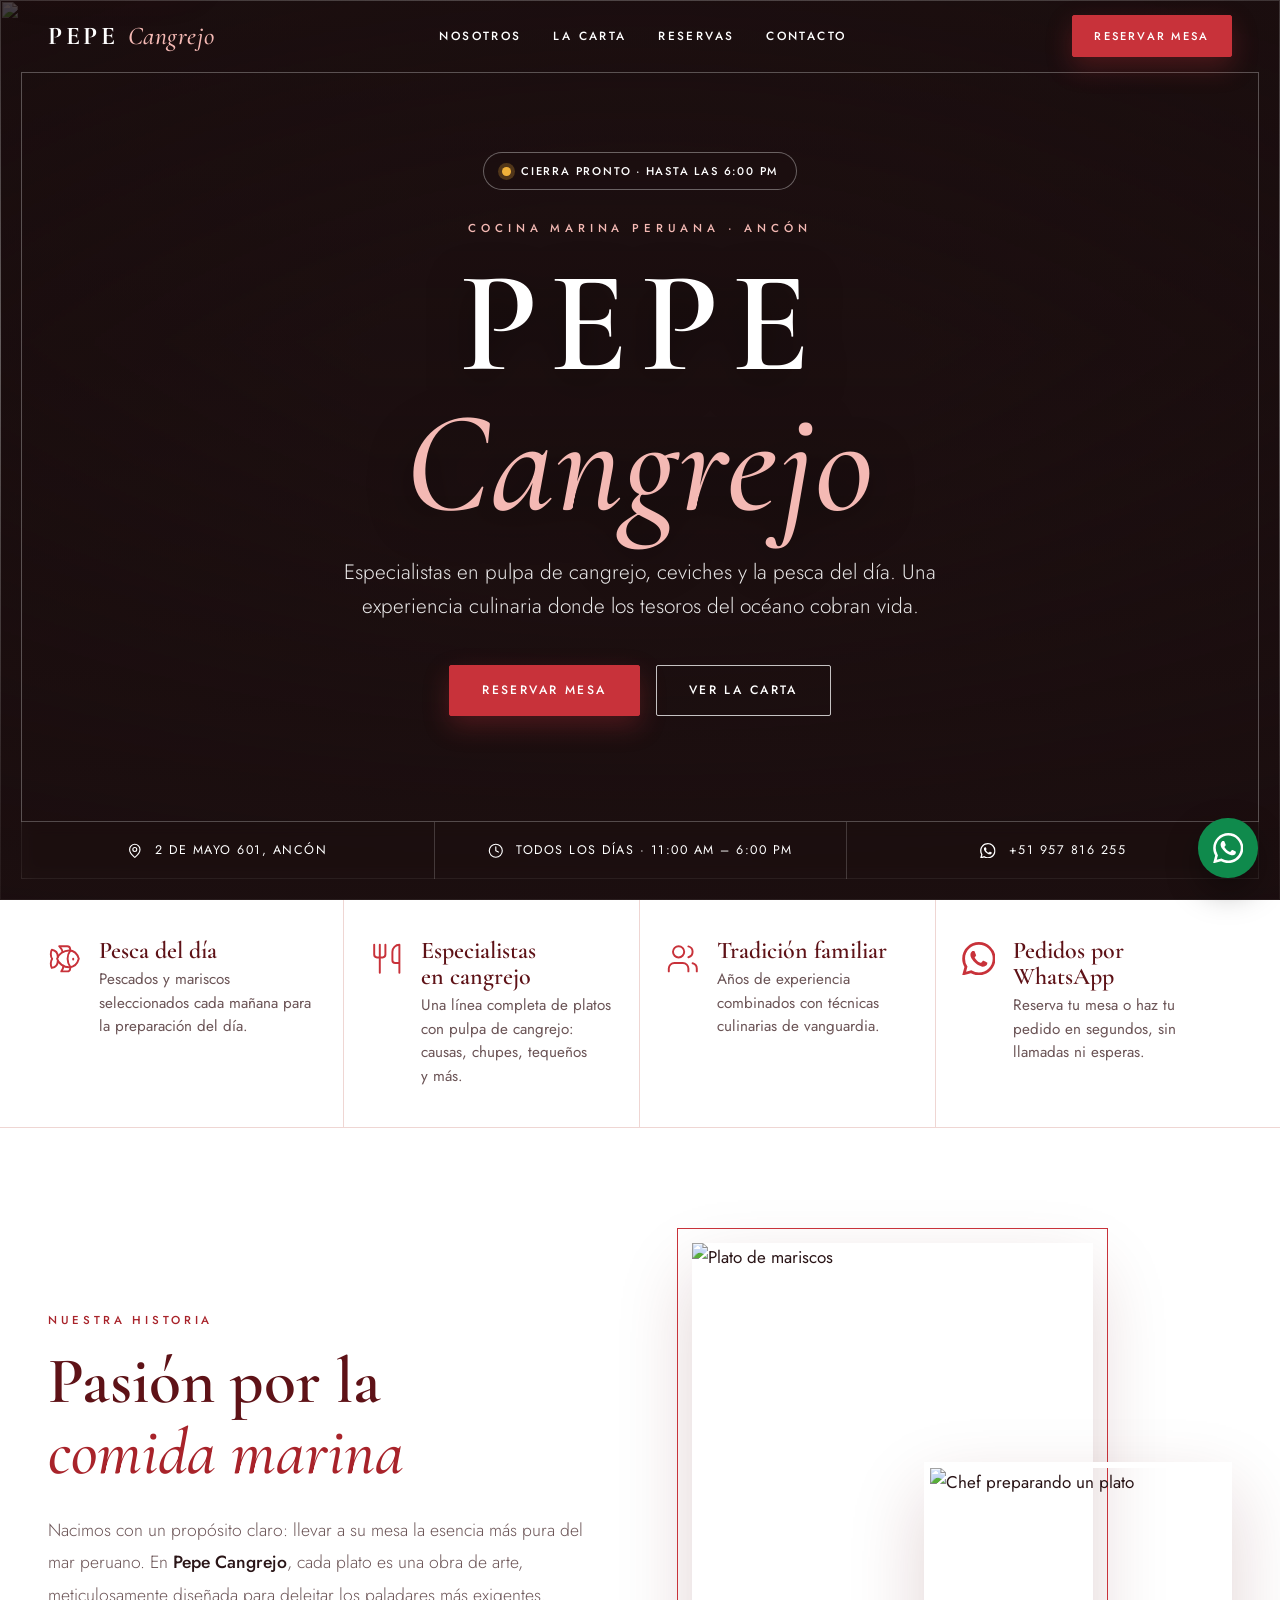
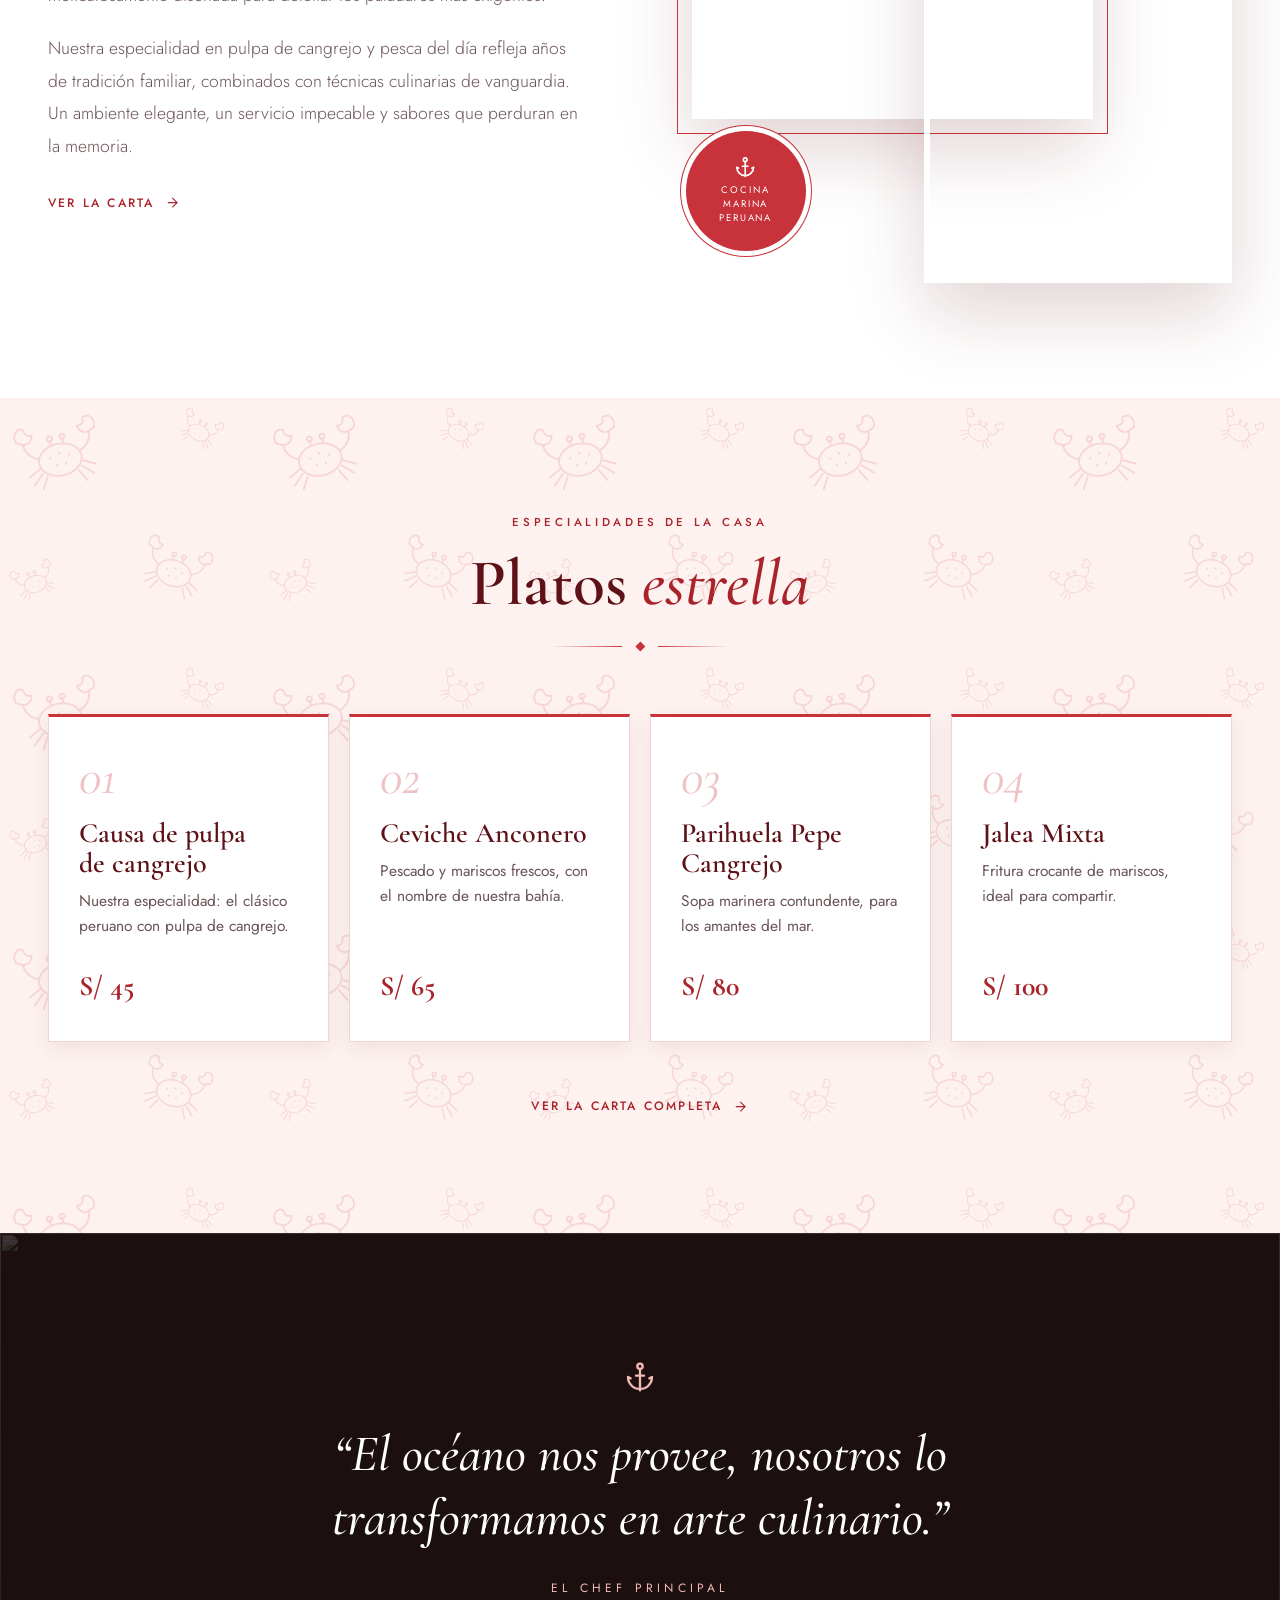
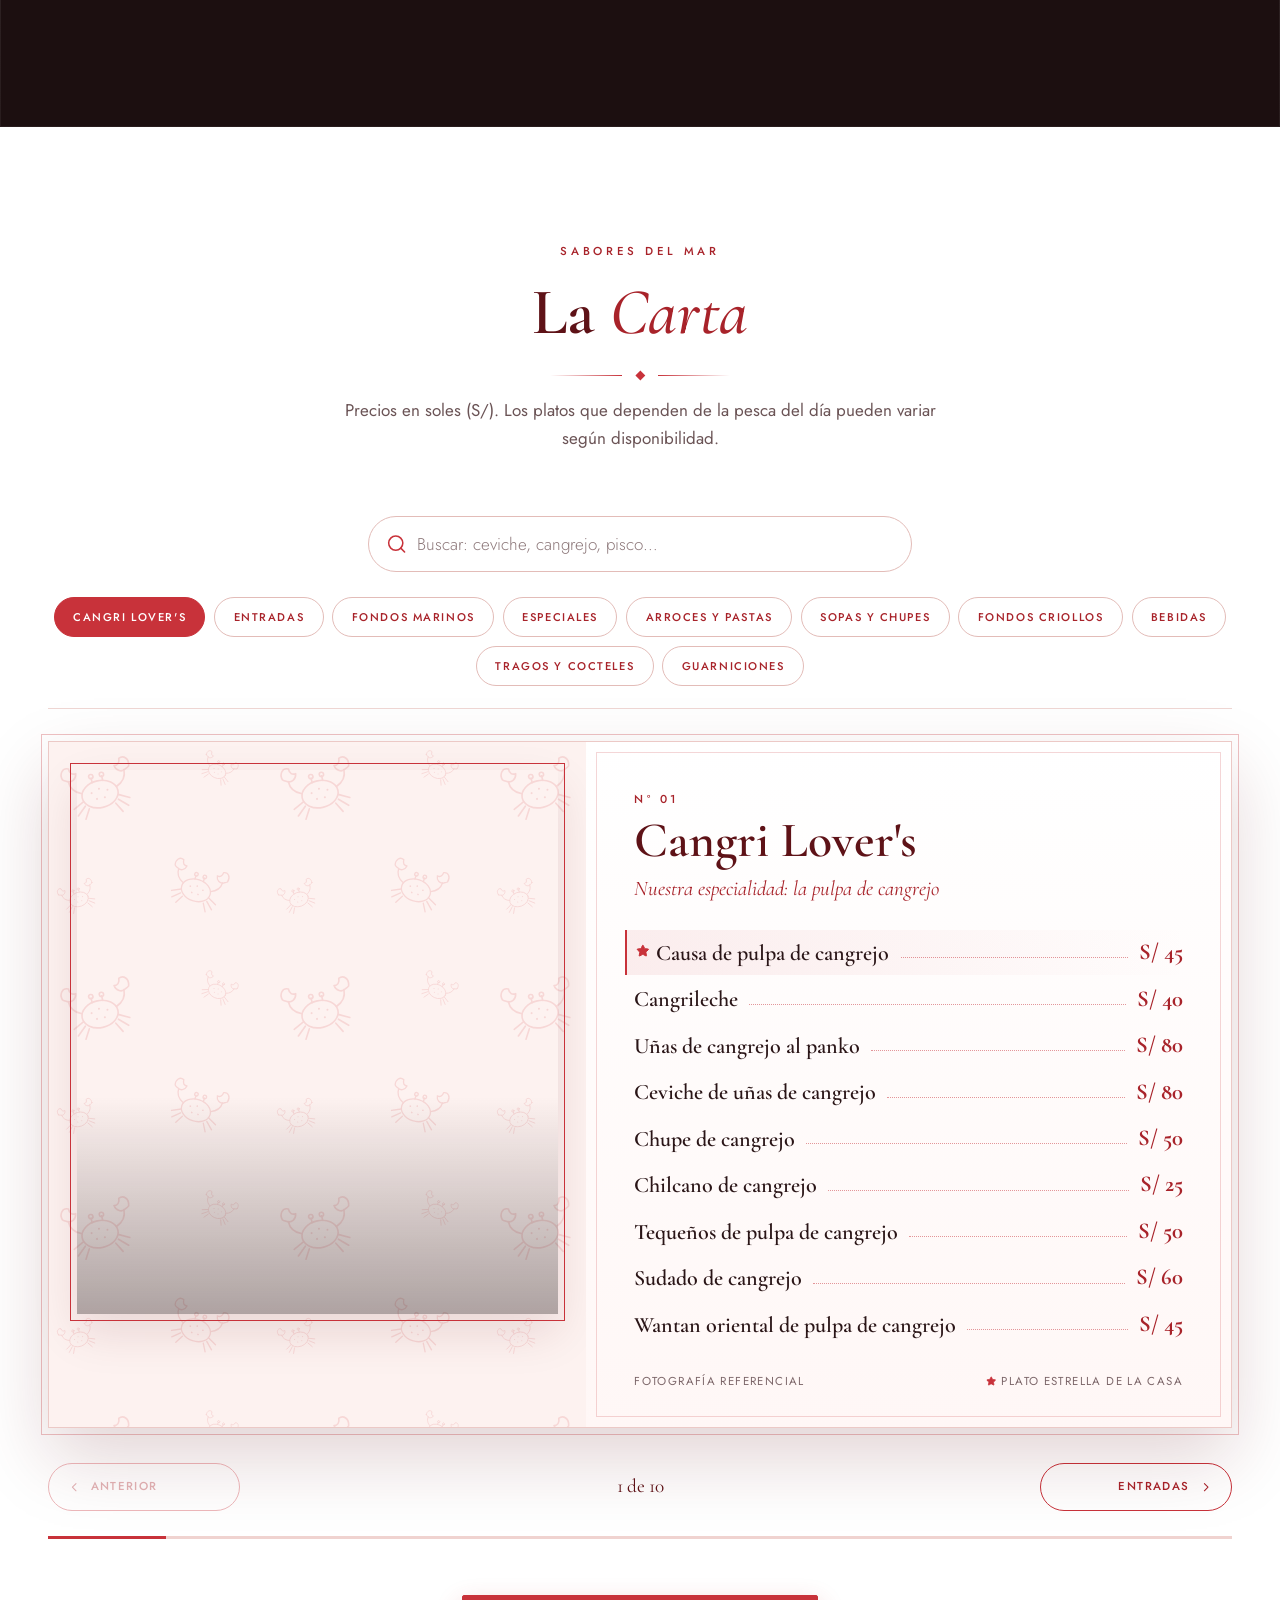
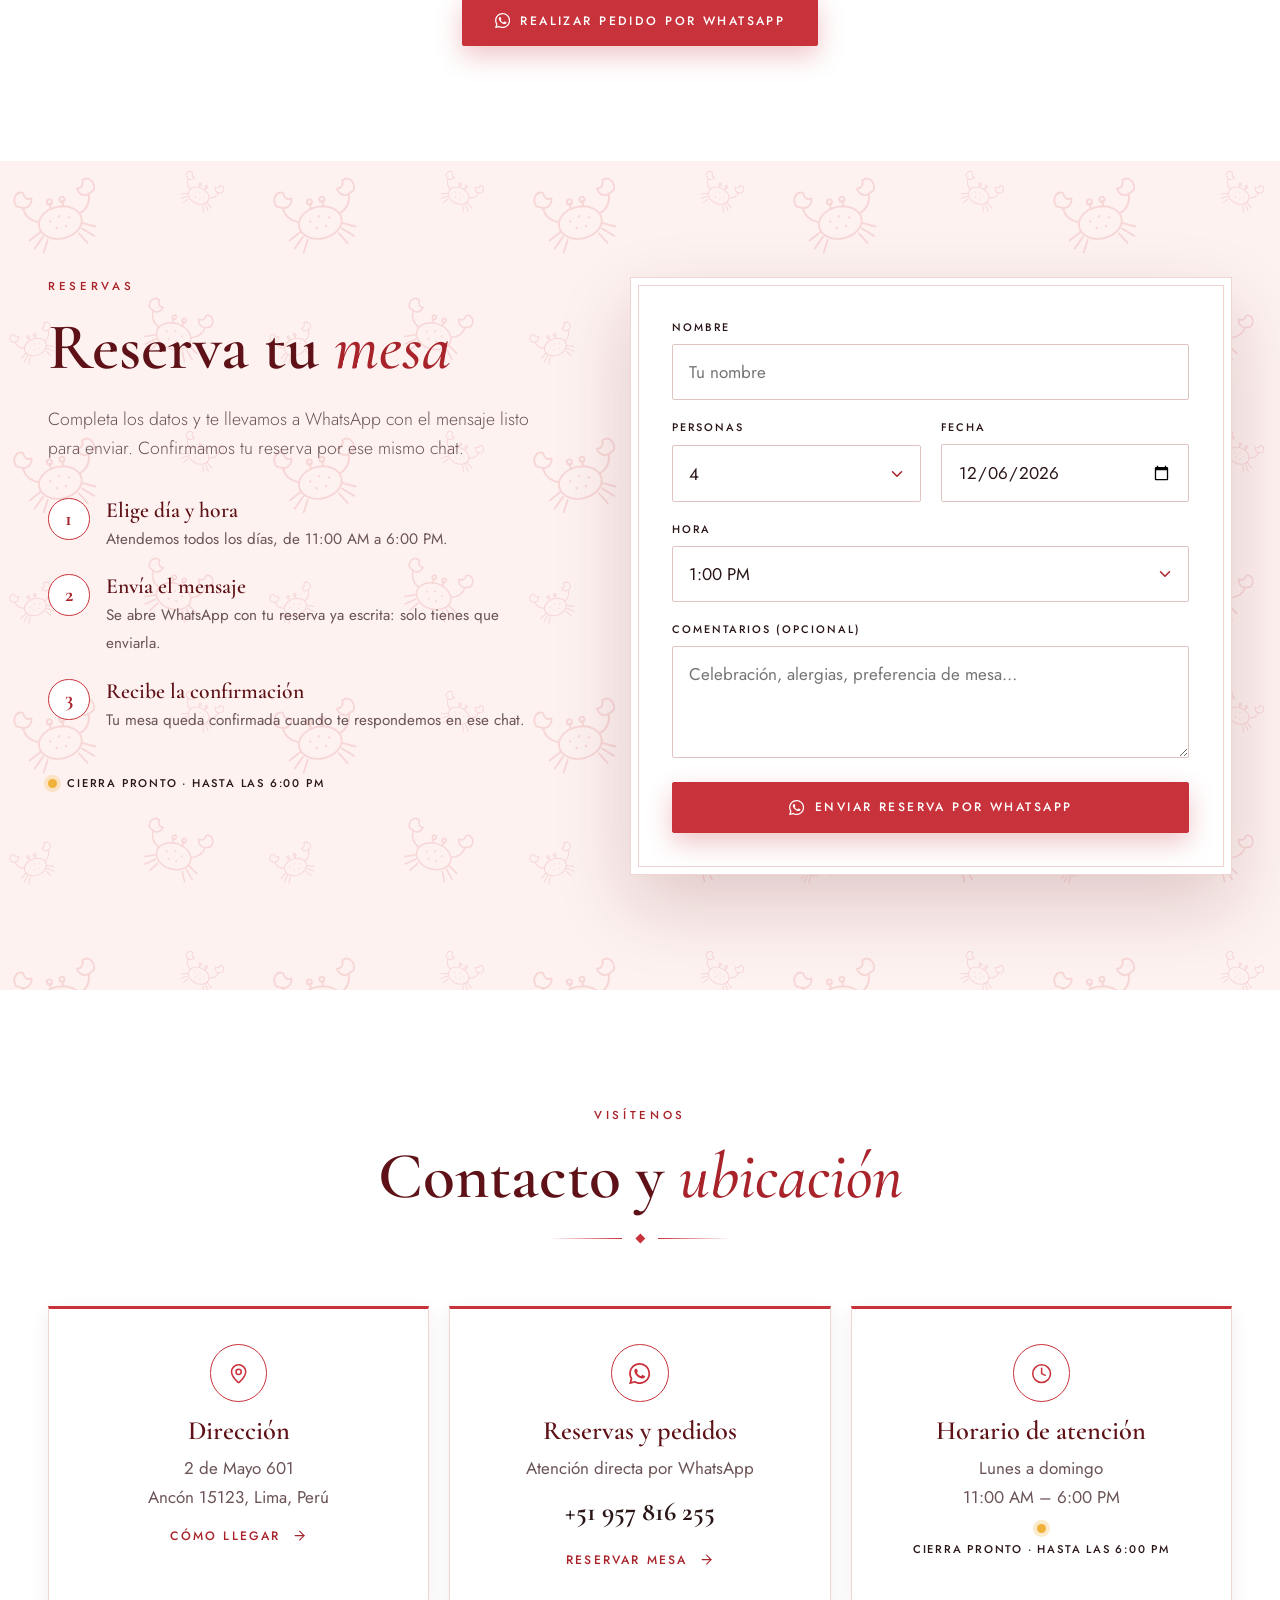
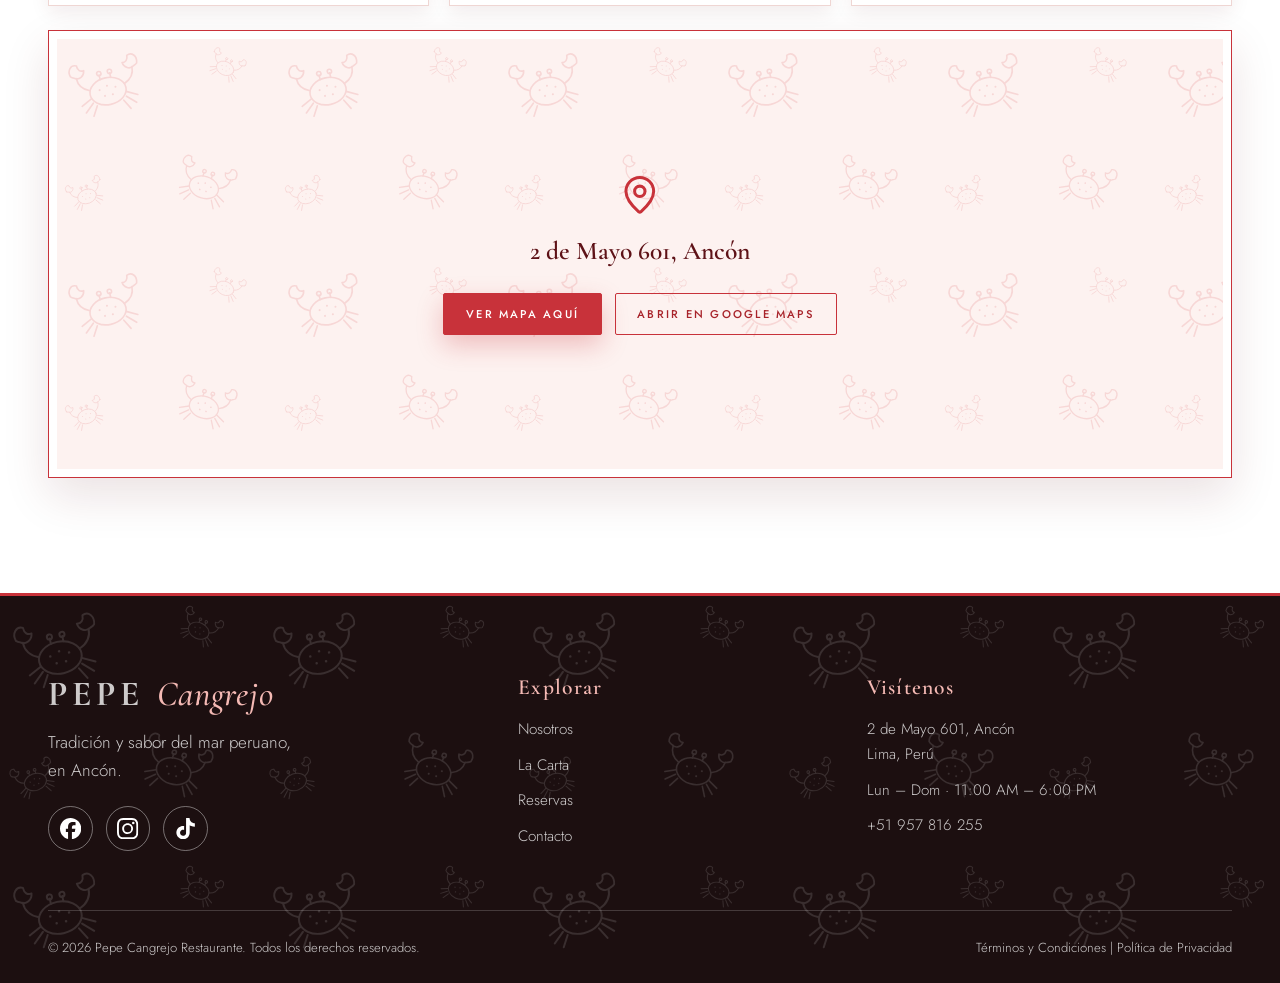
==== commit c3d8e232: "Rediseño profesional del sitio de Pepe Cangrejo - CSS reescrito en un solo sistema de diseño (antes " ====
--- a/index.html
+++ b/index.html
@@ -1,193 +1,444 @@
 <!DOCTYPE html>
-<html lang="es">
+<html lang="es-PE">
 <head>
   <meta charset="UTF-8">
   <meta name="viewport" content="width=device-width, initial-scale=1">
-  <title>Pepe Cangrejo | Alta Cocina Marina en Ancón</title>
-  <meta name="description" content="Restaurante de cocina marina en Ancón, Lima. Especialistas en pulpa de cangrejo, ceviches y pesca del día. Reservas y pedidos por WhatsApp.">
-  <meta name="theme-color" content="#a8232a">
-  <link rel="icon" href="data:image/svg+xml,%3Csvg xmlns=%27http://www.w3.org/2000/svg%27 viewBox=%270 0 100 100%27%3E%3Ctext y=%27.9em%27 font-size=%2790%27%3E🦀%3C/text%3E%3C/svg%3E">
-  <meta property="og:title" content="Pepe Cangrejo | Alta Cocina Marina">
-  <meta property="og:description" content="Tradición y sabor del mar peruano en Ancón, Lima.">
-  <meta property="og:type" content="restaurant">
-  <meta property="og:image" content="https://images.unsplash.com/photo-1559737558-2f5a35f4523b?auto=format&fit=crop&w=1200&q=80">
-  <link rel="preconnect" href="https://fonts.googleapis.com">
-  <link rel="preconnect" href="https://fonts.gstatic.com" crossorigin>
-  <link rel="stylesheet" href="https://fonts.googleapis.com/css2?family=Cormorant+Garamond:ital,wght@0,500;0,600;0,700;1,500;1,600&family=Jost:wght@300;400;500;600&display=swap">
-  <link rel="stylesheet" href="https://cdnjs.cloudflare.com/ajax/libs/font-awesome/6.4.0/css/all.min.css">
+  <title>Pepe Cangrejo | Cocina Marina Peruana en Ancón, Lima</title>
+  <meta name="description" content="Restaurante de cocina marina peruana en Ancón, Lima. Especialistas en pulpa de cangrejo, ceviches y pesca del día. Reservas y pedidos por WhatsApp.">
+  <meta name="theme-color" content="#1c0f10">
+  <meta name="color-scheme" content="light">
+
+  <!-- Iconos -->
+  <link rel="icon" href="favicon.svg" type="image/svg+xml">
+  <link rel="icon" href="img/favicon-32.png" type="image/png" sizes="32x32">
+  <link rel="apple-touch-icon" href="img/apple-touch-icon.png">
+
+  <!-- Al compartir el enlace (WhatsApp, Facebook, etc.).
+       Cuando tengas dominio propio: cambia la URL de og:image/twitter:image por la tuya
+       y añade <link rel="canonical"> y <meta property="og:url"> (ver README). -->
+  <meta property="og:type" content="website">
+  <meta property="og:site_name" content="Pepe Cangrejo">
+  <meta property="og:locale" content="es_PE">
+  <meta property="og:title" content="Pepe Cangrejo | Cocina Marina Peruana en Ancón">
+  <meta property="og:description" content="Especialistas en pulpa de cangrejo, ceviches y pesca del día. Reserva tu mesa por WhatsApp.">
+  <meta property="og:image" content="https://raw.githubusercontent.com/roosevelt-glitch/PepeCangrejoRestaurante/main/img/og-cover.jpg">
+  <meta property="og:image:width" content="1200">
+  <meta property="og:image:height" content="630">
+  <meta property="og:image:alt" content="Pepe Cangrejo, cocina marina peruana en Ancón">
+  <meta name="twitter:card" content="summary_large_image">
+  <meta name="twitter:image" content="https://raw.githubusercontent.com/roosevelt-glitch/PepeCangrejoRestaurante/main/img/og-cover.jpg">
+
+  <!-- Rendimiento: fuentes propias (sin Google Fonts) e imágenes desde Unsplash -->
+  <link rel="preload" href="fonts/jost-latin-wght-normal.woff2" as="font" type="font/woff2" crossorigin>
+  <link rel="preload" href="fonts/cormorant-garamond-latin-wght-normal.woff2" as="font" type="font/woff2" crossorigin>
+  <link rel="preload" href="fonts/cormorant-garamond-latin-wght-italic.woff2" as="font" type="font/woff2" crossorigin>
+  <link rel="preconnect" href="https://images.unsplash.com" crossorigin>
   <link rel="stylesheet" href="css/styles.css">
   <script>document.documentElement.classList.add('js')</script>
+
+  <!-- Datos estructurados para Google. La carta (hasMenu) la completa js/carta.js a partir de menu-data.js -->
   <script type="application/ld+json">
-  {"@context":"https://schema.org","@type":"Restaurant","name":"Pepe Cangrejo","servesCuisine":"Peruana, Mariscos","telephone":"+51957816255","priceRange":"S/ 25 - S/ 100","sameAs":["https://www.facebook.com/restaurantepepecangrejo/?locale=es_LA","https://www.instagram.com/pepecangrejoperu/?hl=es","https://www.tiktok.com/@pepecangrejoperu"],"address":{"@type":"PostalAddress","streetAddress":"2 de Mayo 601","addressLocality":"Ancón","postalCode":"15123","addressCountry":"PE"},"openingHours":"Mo-Su 11:00-18:00"}
+  {
+    "@context": "https://schema.org",
+    "@type": "Restaurant",
+    "name": "Pepe Cangrejo",
+    "description": "Cocina marina peruana en Ancón, Lima. Especialistas en pulpa de cangrejo, ceviches y pesca del día.",
+    "servesCuisine": ["Peruana", "Mariscos", "Cangrejo"],
+    "priceRange": "S/ 25 - S/ 100",
+    "telephone": "+51957816255",
+    "acceptsReservations": true,
+    "image": "https://raw.githubusercontent.com/roosevelt-glitch/PepeCangrejoRestaurante/main/img/og-cover.jpg",
+    "address": {
+      "@type": "PostalAddress",
+      "streetAddress": "2 de Mayo 601",
+      "addressLocality": "Ancón",
+      "addressRegion": "Lima",
+      "postalCode": "15123",
+      "addressCountry": "PE"
+    },
+    "openingHoursSpecification": [{
+      "@type": "OpeningHoursSpecification",
+      "dayOfWeek": ["Monday", "Tuesday", "Wednesday", "Thursday", "Friday", "Saturday", "Sunday"],
+      "opens": "11:00",
+      "closes": "18:00"
+    }],
+    "sameAs": [
+      "https://www.facebook.com/restaurantepepecangrejo/?locale=es_LA",
+      "https://www.instagram.com/pepecangrejoperu/?hl=es",
+      "https://www.tiktok.com/@pepecangrejoperu"
+    ]
+  }
   </script>
 </head>
 <body>
-  <a class="skip" href="#carta">Saltar a la carta</a>
-
-  <nav id="navbar" class="nav" aria-label="Principal">
-    <div class="container nav__inner">
+  <a class="skip" href="#contenido">Saltar al contenido</a>
+
+  <!-- ============ CABECERA ============ -->
+  <header class="header" id="header">
+    <div class="container header__bar">
       <a href="#inicio" class="logo">Pepe <span>Cangrejo</span></a>
-      <div class="nav__links">
+      <nav class="nav" aria-label="Principal">
         <a href="#nosotros">Nosotros</a>
-        <a href="#experiencia">Experiencia</a>
         <a href="#carta">La Carta</a>
         <a href="#reservas">Reservas</a>
         <a href="#contacto">Contacto</a>
-      </div>
-      <button id="menu-toggle" class="burger" aria-label="Abrir menú" aria-expanded="false" aria-controls="mobile-menu"><i class="fas fa-bars"></i></button>
+      </nav>
+      <a href="#reservas" class="btn btn--sm header__cta">Reservar mesa</a>
+      <button class="burger" id="burger" type="button" aria-expanded="false" aria-controls="drawer" aria-label="Abrir menú">
+        <svg class="i i-open" aria-hidden="true"><use href="#i-menu"/></svg>
+        <svg class="i i-close" aria-hidden="true"><use href="#i-x"/></svg>
+      </button>
     </div>
-    <div id="mobile-menu" class="mobile" aria-hidden="true">
+    <div class="progress" aria-hidden="true"><span id="progress"></span></div>
+  </header>
+
+  <!-- Menú móvil -->
+  <div class="drawer" id="drawer">
+    <nav aria-label="Menú móvil">
       <a href="#nosotros">Nosotros</a>
-      <a href="#experiencia">Experiencia</a>
       <a href="#carta">La Carta</a>
       <a href="#reservas">Reservas</a>
-        <a href="#contacto">Contacto</a>
+      <a href="#contacto">Contacto</a>
+    </nav>
+    <div class="drawer__foot">
+      <p class="status"><span class="status__text">Todos los días · 11:00 AM – 6:00 PM</span></p>
+      <a class="btn" data-wa="Hola Pepe Cangrejo, quisiera hacer un pedido" target="_blank" rel="noopener" href="https://wa.me/51957816255?text=Hola%20Pepe%20Cangrejo%2C%20quisiera%20hacer%20un%20pedido">
+        <svg class="i i--fill" aria-hidden="true"><use href="#i-whatsapp"/></svg> Pedir por WhatsApp
+      </a>
     </div>
-  </nav>
-
-  <header id="inicio" class="hero">
-    <div class="hero__content reveal active">
-      <p class="status" role="status"><span>Horario 11:00 AM - 6:00 PM</span></p>
-      <span class="eyebrow">Tradición y Sabor del Mar</span>
-      <h1>Pepe <span>Cangrejo</span></h1>
-      <p>Una experiencia culinaria inigualable donde los tesoros del océano cobran vida.</p>
-      <div class="actions">
-        <a href="#reservas" class="btn btn--solid">Reservar mesa</a>
-        <a href="#carta" class="btn btn--outline">Descubrir la Carta</a>
-      </div>
-    </div>
-  </header>
-
-  <main>
-    <section class="features" aria-label="Por qué elegirnos">
-      <div class="container features__grid">
-        <article class="feature reveal"><i class="fas fa-fish"></i><h3>Pesca del día</h3><p>Pescados y mariscos seleccionados cada mañana para la preparación del día.</p></article>
-        <article class="feature reveal reveal-1"><i class="fas fa-utensils"></i><h3>Especialistas en cangrejo</h3><p>Una línea completa de platos con pulpa de cangrejo: causas, chupes, tequeños y más.</p></article>
-        <article class="feature reveal reveal-2"><i class="fas fa-users"></i><h3>Tradición familiar</h3><p>Años de experiencia combinados con técnicas culinarias de vanguardia.</p></article>
-        <article class="feature reveal reveal-2"><i class="fab fa-whatsapp"></i><h3>Pedidos por WhatsApp</h3><p>Reserva tu mesa o haz tu pedido en segundos, sin llamadas ni esperas.</p></article>
-      </div>
-    </section>
-
-    <section id="nosotros" class="section about">
+  </div>
+
+  <main id="contenido">
+
+    <!-- ============ HERO ============ -->
+    <section id="inicio" class="hero" aria-labelledby="titulo-principal">
+      <img class="hero__bg" alt="" width="1920" height="1280" fetchpriority="high" decoding="async"
+           src="https://images.unsplash.com/photo-1559737558-2f5a35f4523b?auto=format&fit=crop&w=1280&q=70"
+           srcset="https://images.unsplash.com/photo-1559737558-2f5a35f4523b?auto=format&fit=crop&w=800&q=70 800w,
+                   https://images.unsplash.com/photo-1559737558-2f5a35f4523b?auto=format&fit=crop&w=1280&q=70 1280w,
+                   https://images.unsplash.com/photo-1559737558-2f5a35f4523b?auto=format&fit=crop&w=1920&q=70 1920w"
+           sizes="100vw">
+      <div class="hero__content">
+        <p class="status status--pill" style="--i:0" role="status"><span class="status__text">Todos los días · 11:00 AM – 6:00 PM</span></p>
+        <span class="eyebrow" style="--i:1">Cocina marina peruana · Ancón</span>
+        <h1 id="titulo-principal" style="--i:2">Pepe <span>Cangrejo</span></h1>
+        <p class="hero__lead" style="--i:3">Especialistas en pulpa de cangrejo, ceviches y la pesca del día. Una experiencia culinaria donde los tesoros del océano cobran vida.</p>
+        <div class="hero__actions" style="--i:4">
+          <a href="#reservas" class="btn">Reservar mesa</a>
+          <a href="#carta" class="btn btn--light">Ver la carta</a>
+        </div>
+      </div>
+      <ul class="hero__info">
+        <li><svg class="i" aria-hidden="true"><use href="#i-map-pin"/></svg><span>2 de Mayo 601, Ancón</span></li>
+        <li><svg class="i" aria-hidden="true"><use href="#i-clock"/></svg><span>Todos los días · 11:00 AM – 6:00 PM</span></li>
+        <li><svg class="i i--fill" aria-hidden="true"><use href="#i-whatsapp"/></svg><a href="https://wa.me/51957816255" target="_blank" rel="noopener" data-wa data-phone>+51 957 816 255</a></li>
+      </ul>
+    </section>
+
+    <!-- ============ VENTAJAS ============ -->
+    <section class="highlights" aria-labelledby="ventajas-titulo">
+      <h2 class="sr-only" id="ventajas-titulo">Por qué elegirnos</h2>
+      <div class="container highlights__grid">
+        <article class="highlight reveal">
+          <svg class="i" aria-hidden="true"><use href="#i-fish"/></svg>
+          <div><h3>Pesca del día</h3><p>Pescados y mariscos seleccionados cada mañana para la preparación del día.</p></div>
+        </article>
+        <article class="highlight reveal" style="--d:1">
+          <svg class="i" aria-hidden="true"><use href="#i-utensils"/></svg>
+          <div><h3>Especialistas en cangrejo</h3><p>Una línea completa de platos con pulpa de cangrejo: causas, chupes, tequeños y más.</p></div>
+        </article>
+        <article class="highlight reveal" style="--d:2">
+          <svg class="i" aria-hidden="true"><use href="#i-users"/></svg>
+          <div><h3>Tradición familiar</h3><p>Años de experiencia combinados con técnicas culinarias de vanguardia.</p></div>
+        </article>
+        <article class="highlight reveal" style="--d:3">
+          <svg class="i i--fill" aria-hidden="true"><use href="#i-whatsapp"/></svg>
+          <div><h3>Pedidos por WhatsApp</h3><p>Reserva tu mesa o haz tu pedido en segundos, sin llamadas ni esperas.</p></div>
+        </article>
+      </div>
+    </section>
+
+    <!-- ============ NOSOTROS ============ -->
+    <section id="nosotros" class="section about" aria-labelledby="nosotros-titulo">
       <div class="container about__grid">
         <div class="reveal">
-          <span class="eyebrow">Nuestra Historia</span>
-          <h2>Pasión por la <em>Comida Marina</em></h2>
+          <span class="eyebrow">Nuestra historia</span>
+          <h2 id="nosotros-titulo">Pasión por la <em>comida marina</em></h2>
           <p>Nacimos con un propósito claro: llevar a su mesa la esencia más pura del mar peruano. En <strong>Pepe Cangrejo</strong>, cada plato es una obra de arte, meticulosamente diseñada para deleitar los paladares más exigentes.</p>
           <p>Nuestra especialidad en pulpa de cangrejo y pesca del día refleja años de tradición familiar, combinados con técnicas culinarias de vanguardia. Un ambiente elegante, un servicio impecable y sabores que perduran en la memoria.</p>
-          <a href="#carta" class="link-arrow">Ver la carta <i class="fas fa-arrow-right"></i></a>
-        </div>
-        <div class="magazine reveal reveal-1">
-          <img class="mag-1" loading="lazy" width="800" height="600" alt="Plato gourmet de mariscos" src="https://images.unsplash.com/photo-1615719413546-198b25453f85?auto=format&fit=crop&w=800&q=80">
-          <div class="seal" aria-hidden="true"><i class="fas fa-anchor"></i><span>Cocina<br>Marina<br>Peruana</span></div>
-          <img class="mag-2" loading="lazy" width="600" height="800" alt="Chef preparando un plato" src="https://images.unsplash.com/photo-1579684947550-22e945225d9a?auto=format&fit=crop&w=600&q=80">
-        </div>
-      </div>
-    </section>
-
-    <section id="estrella" class="section signature">
+          <a href="#carta" class="link-arrow">Ver la carta <svg class="i" aria-hidden="true"><use href="#i-arrow-right"/></svg></a>
+        </div>
+        <div class="magazine reveal" style="--d:1">
+          <img class="mag-1" loading="lazy" decoding="async" width="800" height="600" alt="Plato de mariscos"
+               src="https://images.unsplash.com/photo-1615719413546-198b25453f85?auto=format&fit=crop&w=800&q=75"
+               srcset="https://images.unsplash.com/photo-1615719413546-198b25453f85?auto=format&fit=crop&w=500&q=75 500w,
+                       https://images.unsplash.com/photo-1615719413546-198b25453f85?auto=format&fit=crop&w=800&q=75 800w,
+                       https://images.unsplash.com/photo-1615719413546-198b25453f85?auto=format&fit=crop&w=1100&q=75 1100w"
+               sizes="(min-width: 1024px) 40vw, 90vw">
+          <img class="mag-2" loading="lazy" decoding="async" width="600" height="800" alt="Chef preparando un plato"
+               src="https://images.unsplash.com/photo-1579684947550-22e945225d9a?auto=format&fit=crop&w=600&q=75"
+               srcset="https://images.unsplash.com/photo-1579684947550-22e945225d9a?auto=format&fit=crop&w=400&q=75 400w,
+                       https://images.unsplash.com/photo-1579684947550-22e945225d9a?auto=format&fit=crop&w=600&q=75 600w,
+                       https://images.unsplash.com/photo-1579684947550-22e945225d9a?auto=format&fit=crop&w=900&q=75 900w"
+               sizes="(min-width: 1024px) 28vw, 60vw">
+          <div class="seal" aria-hidden="true"><svg class="i" aria-hidden="true"><use href="#i-anchor"/></svg><span>Cocina<br>marina<br>peruana</span></div>
+        </div>
+      </div>
+    </section>
+
+    <!-- ============ PLATOS ESTRELLA ============ -->
+    <!-- Los precios se leen de js/menu-data.js (data-dish = nombre exacto del plato). -->
+    <section id="estrella" class="section signature" aria-labelledby="estrella-titulo">
       <div class="container">
-        <div class="sec-head reveal"><span class="eyebrow">Especialidades de la casa</span><h2>Platos <em>Estrella</em></h2><div class="orn">◆</div></div>
+        <div class="section-head reveal">
+          <span class="eyebrow">Especialidades de la casa</span>
+          <h2 id="estrella-titulo">Platos <em>estrella</em></h2>
+          <div class="orn" aria-hidden="true"><i></i></div>
+        </div>
         <div class="dishes">
-          <article class="dish reveal"><span class="dish__n">01</span><h3>Causa de pulpa de cangrejo</h3><p>Nuestra especialidad: el clásico peruano con pulpa de cangrejo.</p><strong>S/ 45.00</strong></article>
-          <article class="dish reveal reveal-1"><span class="dish__n">02</span><h3>Ceviche Anconero</h3><p>Pescado y mariscos frescos, con el nombre de nuestra bahía.</p><strong>S/ 65.00</strong></article>
-          <article class="dish reveal reveal-2"><span class="dish__n">03</span><h3>Parihuela Pepe Cangrejo</h3><p>Sopa marinera contundente, para los amantes del mar.</p><strong>S/ 80.00</strong></article>
-          <article class="dish reveal reveal-2"><span class="dish__n">04</span><h3>Jalea Mixta</h3><p>Fritura crocante de mariscos, ideal para compartir.</p><strong>S/ 100.00</strong></article>
-        </div>
-        <p class="center reveal"><a href="#carta" class="link-arrow">Ver la carta completa <i class="fas fa-arrow-right"></i></a></p>
-      </div>
-    </section>
-
-    <section id="experiencia" class="section quote">
-      <div class="container reveal">
-        <i class="fas fa-anchor" aria-hidden="true"></i>
-        <blockquote>“El océano nos provee, nosotros lo transformamos en arte culinario.”</blockquote>
-        <p>El Chef Principal</p>
-      </div>
-    </section>
-
-    <section id="carta" class="section menu">
-      <div class="container container--md">
-        <div class="menu__head reveal">
-          <span class="eyebrow">Menú Degustación</span>
-          <h2>La Carta</h2><div class="orn">◆</div>
-        </div>
+          <article class="dish reveal" data-dish="Causa de pulpa de cangrejo"><h3>Causa de pulpa de cangrejo</h3><p>Nuestra especialidad: el clásico peruano con pulpa de cangrejo.</p><strong class="dish__price">S/ 45</strong></article>
+          <article class="dish reveal" style="--d:1" data-dish="Ceviche Anconero"><h3>Ceviche Anconero</h3><p>Pescado y mariscos frescos, con el nombre de nuestra bahía.</p><strong class="dish__price">S/ 65</strong></article>
+          <article class="dish reveal" style="--d:2" data-dish="Parihuela Pepe Cangrejo"><h3>Parihuela Pepe Cangrejo</h3><p>Sopa marinera contundente, para los amantes del mar.</p><strong class="dish__price">S/ 80</strong></article>
+          <article class="dish reveal" style="--d:3" data-dish="Jalea Mixta"><h3>Jalea Mixta</h3><p>Fritura crocante de mariscos, ideal para compartir.</p><strong class="dish__price">S/ 100</strong></article>
+        </div>
+        <p class="signature__more reveal"><a href="#carta" class="link-arrow">Ver la carta completa <svg class="i" aria-hidden="true"><use href="#i-arrow-right"/></svg></a></p>
+      </div>
+    </section>
+
+    <!-- ============ CITA ============ -->
+    <section class="quote" aria-label="Filosofía de cocina">
+      <img class="quote__bg" alt="" loading="lazy" decoding="async" width="1600" height="1067"
+           src="https://images.unsplash.com/photo-1579684947550-22e945225d9a?auto=format&fit=crop&w=1400&q=60"
+           srcset="https://images.unsplash.com/photo-1579684947550-22e945225d9a?auto=format&fit=crop&w=800&q=60 800w,
+                   https://images.unsplash.com/photo-1579684947550-22e945225d9a?auto=format&fit=crop&w=1400&q=60 1400w"
+           sizes="100vw">
+      <figure class="container quote__inner reveal">
+        <svg class="i" aria-hidden="true"><use href="#i-anchor"/></svg>
+        <blockquote><p>“El océano nos provee, nosotros lo transformamos en arte culinario.”</p></blockquote>
+        <figcaption>El Chef Principal</figcaption>
+      </figure>
+    </section>
+
+    <!-- ============ CARTA ============ -->
+    <!-- Se genera con js/carta.js a partir de js/menu-data.js -->
+    <section id="carta" class="section carta" aria-labelledby="carta-titulo">
+      <div class="container">
+        <div class="section-head reveal">
+          <span class="eyebrow">Sabores del mar</span>
+          <h2 id="carta-titulo">La <em>Carta</em></h2>
+          <div class="orn" aria-hidden="true"><i></i></div>
+          <p>Precios en soles (S/). Los platos que dependen de la pesca del día pueden variar según disponibilidad.</p>
+        </div>
+
         <div class="search reveal">
-          <i class="fas fa-search" aria-hidden="true"></i>
-          <input id="buscar" type="search" placeholder="Buscar en la carta: ceviche, cangrejo, pisco…" aria-label="Buscar en la carta" autocomplete="off">
-        </div>
-        <div id="tabs" class="tabs reveal reveal-1" aria-label="Índice de la carta"></div>
-        <div id="libro" class="book reveal reveal-2">
-          <div id="panels" class="panels" tabindex="0" aria-live="polite" aria-label="Carta. Usa las flechas del teclado para pasar de página"></div>
-          <div class="book__nav">
-            <button id="prev" class="nav-btn" aria-label="Página anterior"><i class="fas fa-chevron-left"></i></button>
-            <p id="pagina" class="book__count"></p>
-            <button id="next" class="nav-btn" aria-label="Página siguiente"><i class="fas fa-chevron-right"></i></button>
-          </div>
-          <div class="book__bar" aria-hidden="true"><span id="progreso"></span></div>
-        </div>
+          <label class="sr-only" for="buscar">Buscar en la carta</label>
+          <svg class="i" aria-hidden="true"><use href="#i-search"/></svg>
+          <input id="buscar" type="search" placeholder="Buscar: ceviche, cangrejo, pisco…" autocomplete="off" spellcheck="false" enterkeyhint="search">
+          <button class="search__clear" id="buscar-limpiar" type="button" aria-label="Borrar búsqueda" hidden><svg class="i" aria-hidden="true"><use href="#i-x"/></svg></button>
+        </div>
+        <p class="sr-only" id="buscar-estado" role="status" aria-live="polite"></p>
+
+        <div id="carta-app" class="carta__app">
+          <div class="tabs"><div class="tabs__list" id="tabs" role="tablist" aria-label="Categorías de la carta"></div></div>
+          <div class="panel" id="panel" role="tabpanel" tabindex="0" aria-live="polite"></div>
+          <div class="pager">
+            <button class="pager__btn" id="prev" type="button"><svg class="i" aria-hidden="true"><use href="#i-chevron-left"/></svg><span class="pager__label">Anterior</span></button>
+            <p class="pager__count" id="pager-count"></p>
+            <button class="pager__btn pager__btn--next" id="next" type="button"><span class="pager__label">Siguiente</span><svg class="i" aria-hidden="true"><use href="#i-chevron-right"/></svg></button>
+            <div class="pager__bar" aria-hidden="true"><span id="pager-bar"></span></div>
+          </div>
+        </div>
+
         <div id="resultados" class="results" hidden></div>
-        <p id="sin-resultados" class="empty" hidden>No encontramos platos con esa búsqueda. Prueba con otra palabra.</p>
-        <div class="menu__cta reveal">
-          <a class="btn btn--solid" target="_blank" rel="noopener" href="https://wa.me/51957816255?text=Hola%20Pepe%20Cangrejo,%20quisiera%20hacer%20un%20pedido">Realizar Pedido Online</a>
-        </div>
-      </div>
-    </section>
-
-    <section id="reservas" class="section booking">
-      <div class="container booking__inner reveal">
-        <span class="eyebrow">Reservas</span>
-        <h2>Reserva tu <em>mesa</em></h2><div class="orn">◆</div>
-        <p class="booking__lead">Completa los datos y te llevamos a WhatsApp con el mensaje listo para enviar. Confirmamos tu reserva por ese mismo chat.</p>
-        <form id="reserva-form" class="form">
-          <label>Nombre<input name="nombre" required autocomplete="name" placeholder="Tu nombre"></label>
-          <label>Personas<select name="personas" required><option>1</option><option>2</option><option selected>4</option><option>6</option><option>8</option><option>10 o más</option></select></label>
-          <label>Fecha<input name="fecha" type="date" required></label>
-          <label>Hora<input name="hora" type="time" required min="11:00" max="17:30" value="13:00"></label>
-          <label class="full">Comentarios (opcional)<textarea name="notas" rows="3" placeholder="Celebración, alergias, preferencia de mesa…"></textarea></label>
-          <button class="btn btn--solid full" type="submit"><i class="fab fa-whatsapp"></i> Enviar reserva por WhatsApp</button>
+        <div id="sin-resultados" class="empty" hidden>
+          <p>No encontramos platos con esa búsqueda. Prueba con otra palabra.</p>
+          <p><a class="link-arrow" data-wa="Hola Pepe Cangrejo, quisiera consultar por un plato" target="_blank" rel="noopener" href="https://wa.me/51957816255?text=Hola%20Pepe%20Cangrejo%2C%20quisiera%20consultar%20por%20un%20plato">Consúltanos por WhatsApp <svg class="i" aria-hidden="true"><use href="#i-arrow-right"/></svg></a></p>
+        </div>
+        <noscript><p class="empty">Para ver la carta necesitas activar JavaScript. También puedes <a class="link-arrow" href="https://wa.me/51957816255?text=Hola%20Pepe%20Cangrejo%2C%20quisiera%20ver%20la%20carta" target="_blank" rel="noopener">pedirla por WhatsApp</a>.</p></noscript>
+
+        <div class="carta__cta reveal">
+          <a class="btn" data-wa="Hola Pepe Cangrejo, quisiera hacer un pedido" target="_blank" rel="noopener" href="https://wa.me/51957816255?text=Hola%20Pepe%20Cangrejo%2C%20quisiera%20hacer%20un%20pedido">
+            <svg class="i i--fill" aria-hidden="true"><use href="#i-whatsapp"/></svg> Realizar pedido por WhatsApp
+          </a>
+        </div>
+      </div>
+    </section>
+
+    <!-- ============ RESERVAS ============ -->
+    <section id="reservas" class="section booking" aria-labelledby="reservas-titulo">
+      <div class="container booking__grid">
+        <div class="booking__intro reveal">
+          <span class="eyebrow">Reservas</span>
+          <h2 id="reservas-titulo">Reserva tu <em>mesa</em></h2>
+          <p class="booking__lead">Completa los datos y te llevamos a WhatsApp con el mensaje listo para enviar. Confirmamos tu reserva por ese mismo chat.</p>
+          <ol class="steps">
+            <li><div><strong>Elige día y hora</strong><span>Atendemos todos los días, de 11:00 AM a 6:00 PM.</span></div></li>
+            <li><div><strong>Envía el mensaje</strong><span>Se abre WhatsApp con tu reserva ya escrita: solo tienes que enviarla.</span></div></li>
+            <li><div><strong>Recibe la confirmación</strong><span>Tu mesa queda confirmada cuando te respondemos en ese chat.</span></div></li>
+          </ol>
+          <p class="status"><span class="status__text">Todos los días · 11:00 AM – 6:00 PM</span></p>
+        </div>
+
+        <form id="reserva-form" class="form reveal" style="--d:1">
+          <div class="field">
+            <label for="r-nombre">Nombre</label>
+            <input id="r-nombre" name="nombre" type="text" required minlength="2" maxlength="60" autocomplete="name" placeholder="Tu nombre">
+          </div>
+          <div class="form__row">
+            <div class="field">
+              <label for="r-personas">Personas</label>
+              <select id="r-personas" name="personas" required>
+                <option>1</option><option>2</option><option>3</option><option selected>4</option><option>5</option>
+                <option>6</option><option>7</option><option>8</option><option>9</option><option>10</option>
+                <option value="Más de 10">Más de 10</option>
+              </select>
+            </div>
+            <div class="field">
+              <label for="r-fecha">Fecha</label>
+              <input id="r-fecha" name="fecha" type="date" required>
+            </div>
+          </div>
+          <div class="field">
+            <label for="r-hora">Hora</label>
+            <select id="r-hora" name="hora" required></select>
+          </div>
+          <div class="field">
+            <label for="r-notas">Comentarios (opcional)</label>
+            <textarea id="r-notas" name="notas" rows="3" maxlength="300" placeholder="Celebración, alergias, preferencia de mesa…"></textarea>
+          </div>
+          <button class="btn" type="submit"><svg class="i i--fill" aria-hidden="true"><use href="#i-whatsapp"/></svg> Enviar reserva por WhatsApp</button>
+          <p class="form__msg" id="reserva-msg" role="status" aria-live="polite" hidden></p>
         </form>
       </div>
     </section>
 
-    <section id="contacto" class="section contact">
+    <!-- ============ CONTACTO ============ -->
+    <section id="contacto" class="section contact" aria-labelledby="contacto-titulo">
       <div class="container">
-        <div class="sec-head reveal"><span class="eyebrow">Visítenos</span><h2>Contacto &amp; <em>Ubicación</em></h2><div class="orn">◆</div></div>
+        <div class="section-head reveal">
+          <span class="eyebrow">Visítenos</span>
+          <h2 id="contacto-titulo">Contacto y <em>ubicación</em></h2>
+          <div class="orn" aria-hidden="true"><i></i></div>
+        </div>
         <div class="cards">
-          <article class="card reveal"><span class="icon"><i class="fas fa-map-marker-alt"></i></span><h3>Dirección</h3><p>2 de Mayo 601<br>Ancón 15123, Lima, Perú</p><a class="card__link" target="_blank" rel="noopener" href="https://www.google.com/maps/search/?api=1&query=2+de+Mayo+601+Ancon+15123+Lima+Peru">Cómo llegar <i class="fas fa-arrow-right"></i></a></article>
-          <article class="card reveal reveal-1"><span class="icon"><i class="fab fa-whatsapp"></i></span><h3>Reservas y Pedidos</h3><p>Atención directa por WhatsApp</p><a class="phone" href="https://wa.me/51957816255" target="_blank" rel="noopener">+51 957 816 255</a><a class="card__link" href="#reservas">Reservar mesa <i class="fas fa-arrow-right"></i></a></article>
-          <article class="card reveal reveal-2"><span class="icon"><i class="fas fa-clock"></i></span><h3>Horario de Atención</h3><p>Lunes a Domingo<br>11:00 AM - 6:00 PM</p><p class="status"><span></span></p></article>
-        </div>
+          <article class="card reveal">
+            <span class="card__icon"><svg class="i" aria-hidden="true"><use href="#i-map-pin"/></svg></span>
+            <h3>Dirección</h3>
+            <p>2 de Mayo 601<br>Ancón 15123, Lima, Perú</p>
+            <a class="link-arrow" target="_blank" rel="noopener" href="https://www.google.com/maps/search/?api=1&query=2+de+Mayo+601+Ancon+15123+Lima+Peru">Cómo llegar <svg class="i" aria-hidden="true"><use href="#i-arrow-right"/></svg></a>
+          </article>
+          <article class="card reveal" style="--d:1">
+            <span class="card__icon"><svg class="i i--fill" aria-hidden="true"><use href="#i-whatsapp"/></svg></span>
+            <h3>Reservas y pedidos</h3>
+            <p>Atención directa por WhatsApp</p>
+            <a class="card__phone" href="https://wa.me/51957816255" target="_blank" rel="noopener" data-wa data-phone>+51 957 816 255</a>
+            <a class="link-arrow" href="#reservas">Reservar mesa <svg class="i" aria-hidden="true"><use href="#i-arrow-right"/></svg></a>
+          </article>
+          <article class="card reveal" style="--d:2">
+            <span class="card__icon"><svg class="i" aria-hidden="true"><use href="#i-clock"/></svg></span>
+            <h3>Horario de atención</h3>
+            <p>Lunes a domingo<br>11:00 AM – 6:00 PM</p>
+            <p class="status"><span class="status__text">Todos los días · 11:00 AM – 6:00 PM</span></p>
+          </article>
+        </div>
+
         <div class="map reveal">
-          <iframe title="Mapa de Pepe Cangrejo en Ancón" loading="lazy" allowfullscreen referrerpolicy="no-referrer-when-downgrade" src="https://www.google.com/maps?q=2%20de%20Mayo%20601%2C%20Anc%C3%B3n%2015123%2C%20Lima%2C%20Peru&z=16&output=embed"></iframe>
-          <a class="map__btn" target="_blank" rel="noopener" href="https://www.google.com/maps/search/?api=1&query=2+de+Mayo+601+Ancon+15123+Lima+Peru"><i class="fas fa-location-dot"></i> Abrir en Google Maps</a>
+          <div class="map__stage" id="map-stage" data-src="https://www.google.com/maps?q=2%20de%20Mayo%20601%2C%20Anc%C3%B3n%2015123%2C%20Lima%2C%20Peru&z=16&output=embed">
+            <div class="map__facade">
+              <svg class="i" aria-hidden="true"><use href="#i-map-pin"/></svg>
+              <p>2 de Mayo 601, Ancón</p>
+              <div class="map__actions">
+                <button class="btn btn--sm" id="map-load" type="button">Ver mapa aquí</button>
+                <a class="btn btn--sm btn--outline" target="_blank" rel="noopener" href="https://www.google.com/maps/search/?api=1&query=2+de+Mayo+601+Ancon+15123+Lima+Peru">Abrir en Google Maps</a>
+              </div>
+            </div>
+          </div>
         </div>
       </div>
     </section>
   </main>
 
+  <!-- ============ PIE ============ -->
   <footer class="footer">
     <div class="container">
       <div class="footer__grid">
-        <div><a href="#inicio" class="logo logo--lg">Pepe <span>Cangrejo</span></a><p class="footer__tag">Tradición y sabor del mar peruano, en Ancón.</p>
-          <div class="social"><a href="https://www.facebook.com/restaurantepepecangrejo/?locale=es_LA" target="_blank" rel="noopener noreferrer" aria-label="Facebook de Pepe Cangrejo"><i class="fab fa-facebook-f"></i></a><a href="https://www.instagram.com/pepecangrejoperu/?hl=es" target="_blank" rel="noopener noreferrer" aria-label="Instagram de Pepe Cangrejo"><i class="fab fa-instagram"></i></a><a href="https://www.tiktok.com/@pepecangrejoperu" target="_blank" rel="noopener noreferrer" aria-label="TikTok de Pepe Cangrejo"><i class="fab fa-tiktok"></i></a></div></div>
-        <div><h4>Explorar</h4><ul><li><a href="#nosotros">Nosotros</a></li><li><a href="#carta">La Carta</a></li><li><a href="#reservas">Reservas</a></li><li><a href="#contacto">Contacto</a></li></ul></div>
-        <div><h4>Visítenos</h4><ul><li>2 de Mayo 601, Ancón<br>Lima, Perú</li><li>Lun - Dom · 11:00 AM - 6:00 PM</li><li><a href="https://wa.me/51957816255" target="_blank" rel="noopener">+51 957 816 255</a></li></ul></div>
+        <div>
+          <a href="#inicio" class="logo logo--lg">Pepe <span>Cangrejo</span></a>
+          <p class="footer__tag">Tradición y sabor del mar peruano, en Ancón.</p>
+          <div class="social">
+            <a href="https://www.facebook.com/restaurantepepecangrejo/?locale=es_LA" target="_blank" rel="noopener noreferrer" aria-label="Facebook de Pepe Cangrejo"><svg class="i i--fill" aria-hidden="true"><use href="#i-facebook"/></svg></a>
+            <a href="https://www.instagram.com/pepecangrejoperu/?hl=es" target="_blank" rel="noopener noreferrer" aria-label="Instagram de Pepe Cangrejo"><svg class="i i--fill" aria-hidden="true"><use href="#i-instagram"/></svg></a>
+            <a href="https://www.tiktok.com/@pepecangrejoperu" target="_blank" rel="noopener noreferrer" aria-label="TikTok de Pepe Cangrejo"><svg class="i i--fill" aria-hidden="true"><use href="#i-tiktok"/></svg></a>
+          </div>
+        </div>
+        <nav aria-label="Pie de página">
+          <h4>Explorar</h4>
+          <ul>
+            <li><a href="#nosotros">Nosotros</a></li>
+            <li><a href="#carta">La Carta</a></li>
+            <li><a href="#reservas">Reservas</a></li>
+            <li><a href="#contacto">Contacto</a></li>
+          </ul>
+        </nav>
+        <div>
+          <h4>Visítenos</h4>
+          <ul>
+            <li>2 de Mayo 601, Ancón<br>Lima, Perú</li>
+            <li>Lun – Dom · 11:00 AM – 6:00 PM</li>
+            <li><a href="https://wa.me/51957816255" target="_blank" rel="noopener" data-wa data-phone>+51 957 816 255</a></li>
+          </ul>
+        </div>
       </div>
       <div class="footer__bottom">
         <p>&copy; <span id="year">2026</span> Pepe Cangrejo Restaurante. Todos los derechos reservados.</p>
-        <p><a href="terminos.html">Términos y Condiciones</a> | <a href="privacidad.html">Política de Privacidad</a></p>
+        <p><a href="terminos.html">Términos y Condiciones</a> <span aria-hidden="true">|</span> <a href="privacidad.html">Política de Privacidad</a></p>
       </div>
     </div>
   </footer>
 
-  <button id="top" class="top" aria-label="Volver arriba" hidden><i class="fas fa-chevron-up"></i></button>
-
-  <a class="wsp" target="_blank" rel="noopener" aria-label="Haz tu pedido por WhatsApp" href="https://wa.me/51957816255?text=Hola%20Pepe%20Cangrejo,%20quisiera%20hacer%20un%20pedido."><i class="fab fa-whatsapp"></i></a>
-
-  <script src="js/config.js"></script>
-  <script src="js/menu-data.js"></script>
-  <script src="js/main.js"></script>
-  <script src="js/extras.js"></script>
+  <!-- Barra de acciones en móvil -->
+  <nav class="dock" id="dock" aria-label="Acciones rápidas">
+    <a href="#reservas"><svg class="i" aria-hidden="true"><use href="#i-calendar-days"/></svg><span>Reservar</span></a>
+    <a data-wa="Hola Pepe Cangrejo, quisiera hacer un pedido" target="_blank" rel="noopener" href="https://wa.me/51957816255?text=Hola%20Pepe%20Cangrejo%2C%20quisiera%20hacer%20un%20pedido"><svg class="i i--fill" aria-hidden="true"><use href="#i-whatsapp"/></svg><span>Pedir</span></a>
+    <a target="_blank" rel="noopener" href="https://www.google.com/maps/search/?api=1&query=2+de+Mayo+601+Ancon+15123+Lima+Peru"><svg class="i" aria-hidden="true"><use href="#i-navigation"/></svg><span>Cómo llegar</span></a>
+  </nav>
+
+  <!-- Botones flotantes en escritorio -->
+  <aside aria-label="Accesos rápidos">
+    <a class="fab" data-wa="Hola Pepe Cangrejo, quisiera hacer un pedido" target="_blank" rel="noopener" aria-label="Haz tu pedido por WhatsApp" href="https://wa.me/51957816255?text=Hola%20Pepe%20Cangrejo%2C%20quisiera%20hacer%20un%20pedido"><svg class="i i--fill" aria-hidden="true"><use href="#i-whatsapp"/></svg></a>
+    <button class="to-top" id="to-top" type="button" aria-label="Volver arriba" hidden><svg class="i" aria-hidden="true"><use href="#i-chevron-up"/></svg></button>
+  </aside>
+
+  <script src="js/config.js" defer></script>
+  <script src="js/menu-data.js" defer></script>
+  <script src="js/carta.js" defer></script>
+  <script src="js/main.js" defer></script>
+
+  <!-- Iconos (sprite SVG): se usan con <svg class="i"><use href="#i-nombre"/></svg> -->
+  <svg xmlns="http://www.w3.org/2000/svg" width="0" height="0" style="position:absolute" aria-hidden="true" focusable="false">
+    <symbol id="i-menu" viewBox="0 0 24 24"><path d="M4 5h16"/> <path d="M4 12h16"/> <path d="M4 19h16"/></symbol>
+    <symbol id="i-x" viewBox="0 0 24 24"><path d="M18 6 6 18"/> <path d="m6 6 12 12"/></symbol>
+    <symbol id="i-search" viewBox="0 0 24 24"><path d="m21 21-4.34-4.34"/> <circle cx="11" cy="11" r="8"/></symbol>
+    <symbol id="i-chevron-left" viewBox="0 0 24 24"><path d="m15 18-6-6 6-6"/></symbol>
+    <symbol id="i-chevron-right" viewBox="0 0 24 24"><path d="m9 18 6-6-6-6"/></symbol>
+    <symbol id="i-chevron-up" viewBox="0 0 24 24"><path d="m18 15-6-6-6 6"/></symbol>
+    <symbol id="i-arrow-right" viewBox="0 0 24 24"><path d="M5 12h14"/> <path d="m12 5 7 7-7 7"/></symbol>
+    <symbol id="i-arrow-left" viewBox="0 0 24 24"><path d="m12 19-7-7 7-7"/> <path d="M19 12H5"/></symbol>
+    <symbol id="i-map-pin" viewBox="0 0 24 24"><path d="M20 10c0 4.993-5.539 10.193-7.399 11.799a1 1 0 0 1-1.202 0C9.539 20.193 4 14.993 4 10a8 8 0 0 1 16 0"/> <circle cx="12" cy="10" r="3"/></symbol>
+    <symbol id="i-clock" viewBox="0 0 24 24"><circle cx="12" cy="12" r="10"/> <path d="M12 6v6l4 2"/></symbol>
+    <symbol id="i-star" viewBox="0 0 24 24"><path d="M11.525 2.295a.53.53 0 0 1 .95 0l2.31 4.679a2.123 2.123 0 0 0 1.595 1.16l5.166.756a.53.53 0 0 1 .294.904l-3.736 3.638a2.123 2.123 0 0 0-.611 1.878l.882 5.14a.53.53 0 0 1-.771.56l-4.618-2.428a2.122 2.122 0 0 0-1.973 0L6.396 21.01a.53.53 0 0 1-.77-.56l.881-5.139a2.122 2.122 0 0 0-.611-1.879L2.16 9.795a.53.53 0 0 1 .294-.906l5.165-.755a2.122 2.122 0 0 0 1.597-1.16z"/></symbol>
+    <symbol id="i-fish" viewBox="0 0 24 24"><path d="M6.5 12c.94-3.46 4.94-6 8.5-6 3.56 0 6.06 2.54 7 6-.94 3.47-3.44 6-7 6s-7.56-2.53-8.5-6Z"/> <path d="M18 12v.5"/> <path d="M16 17.93a9.77 9.77 0 0 1 0-11.86"/> <path d="M7 10.67C7 8 5.58 5.97 2.73 5.5c-1 1.5-1 5 .23 6.5-1.24 1.5-1.24 5-.23 6.5C5.58 18.03 7 16 7 13.33"/> <path d="M10.46 7.26C10.2 5.88 9.17 4.24 8 3h5.8a2 2 0 0 1 1.98 1.67l.23 1.4"/> <path d="m16.01 17.93-.23 1.4A2 2 0 0 1 13.8 21H9.5a5.96 5.96 0 0 0 1.49-3.98"/></symbol>
+    <symbol id="i-utensils" viewBox="0 0 24 24"><path d="M3 2v7c0 1.1.9 2 2 2h4a2 2 0 0 0 2-2V2"/> <path d="M7 2v20"/> <path d="M21 15V2a5 5 0 0 0-5 5v6c0 1.1.9 2 2 2h3Zm0 0v7"/></symbol>
+    <symbol id="i-users" viewBox="0 0 24 24"><path d="M16 21v-2a4 4 0 0 0-4-4H6a4 4 0 0 0-4 4v2"/> <path d="M16 3.128a4 4 0 0 1 0 7.744"/> <path d="M22 21v-2a4 4 0 0 0-3-3.87"/> <circle cx="9" cy="7" r="4"/></symbol>
+    <symbol id="i-anchor" viewBox="0 0 24 24"><path d="M12 6v16"/> <path d="m19 13 2-1a9 9 0 0 1-18 0l2 1"/> <path d="M9 11h6"/> <circle cx="12" cy="4" r="2"/></symbol>
+    <symbol id="i-heart" viewBox="0 0 24 24"><path d="M2 9.5a5.5 5.5 0 0 1 9.591-3.676.56.56 0 0 0 .818 0A5.49 5.49 0 0 1 22 9.5c0 2.29-1.5 4-3 5.5l-5.492 5.313a2 2 0 0 1-3 .019L5 15c-1.5-1.5-3-3.2-3-5.5"/></symbol>
+    <symbol id="i-phone" viewBox="0 0 24 24"><path d="M13.832 16.568a1 1 0 0 0 1.213-.303l.355-.465A2 2 0 0 1 17 15h3a2 2 0 0 1 2 2v3a2 2 0 0 1-2 2A18 18 0 0 1 2 4a2 2 0 0 1 2-2h3a2 2 0 0 1 2 2v3a2 2 0 0 1-.8 1.6l-.468.351a1 1 0 0 0-.292 1.233 14 14 0 0 0 6.392 6.384"/></symbol>
+    <symbol id="i-calendar-days" viewBox="0 0 24 24"><path d="M8 2v3"/> <path d="M16 2v3"/> <rect x="3" y="3" width="18" height="18" rx="2"/> <path d="M3 9h18"/> <path d="M8 13h.01"/> <path d="M12 13h.01"/> <path d="M16 13h.01"/> <path d="M8 17h.01"/> <path d="M12 17h.01"/> <path d="M16 17h.01"/></symbol>
+    <symbol id="i-navigation" viewBox="0 0 24 24"><polygon points="3 11 22 2 13 21 11 13 3 11"/></symbol>
+    <symbol id="i-whatsapp" viewBox="0 0 24 24"><path d="M17.472 14.382c-.297-.149-1.758-.867-2.03-.967-.273-.099-.471-.148-.67.15-.197.297-.767.966-.94 1.164-.173.199-.347.223-.644.075-.297-.15-1.255-.463-2.39-1.475-.883-.788-1.48-1.761-1.653-2.059-.173-.297-.018-.458.13-.606.134-.133.298-.347.446-.52.149-.174.198-.298.298-.497.099-.198.05-.371-.025-.52-.075-.149-.669-1.612-.916-2.207-.242-.579-.487-.5-.669-.51-.173-.008-.371-.01-.57-.01-.198 0-.52.074-.792.372-.272.297-1.04 1.016-1.04 2.479 0 1.462 1.065 2.875 1.213 3.074.149.198 2.096 3.2 5.077 4.487.709.306 1.262.489 1.694.625.712.227 1.36.195 1.871.118.571-.085 1.758-.719 2.006-1.413.248-.694.248-1.289.173-1.413-.074-.124-.272-.198-.57-.347m-5.421 7.403h-.004a9.87 9.87 0 01-5.031-1.378l-.361-.214-3.741.982.998-3.648-.235-.374a9.86 9.86 0 01-1.51-5.26c.001-5.45 4.436-9.884 9.888-9.884 2.64 0 5.122 1.03 6.988 2.898a9.825 9.825 0 012.893 6.994c-.003 5.45-4.437 9.884-9.885 9.884m8.413-18.297A11.815 11.815 0 0012.05 0C5.495 0 .16 5.335.157 11.892c0 2.096.547 4.142 1.588 5.945L.057 24l6.305-1.654a11.882 11.882 0 005.683 1.448h.005c6.554 0 11.89-5.335 11.893-11.893a11.821 11.821 0 00-3.48-8.413Z"/></symbol>
+    <symbol id="i-facebook" viewBox="0 0 24 24"><path d="M9.101 23.691v-7.98H6.627v-3.667h2.474v-1.58c0-4.085 1.848-5.978 5.858-5.978.401 0 .955.042 1.468.103a8.68 8.68 0 0 1 1.141.195v3.325a8.623 8.623 0 0 0-.653-.036 26.805 26.805 0 0 0-.733-.009c-.707 0-1.259.096-1.675.309a1.686 1.686 0 0 0-.679.622c-.258.42-.374.995-.374 1.752v1.297h3.919l-.386 2.103-.287 1.564h-3.246v8.245C19.396 23.238 24 18.179 24 12.044c0-6.627-5.373-12-12-12s-12 5.373-12 12c0 5.628 3.874 10.35 9.101 11.647Z"/></symbol>
+    <symbol id="i-instagram" viewBox="0 0 24 24"><path d="M7.0301.084c-1.2768.0602-2.1487.264-2.911.5634-.7888.3075-1.4575.72-2.1228 1.3877-.6652.6677-1.075 1.3368-1.3802 2.127-.2954.7638-.4956 1.6365-.552 2.914-.0564 1.2775-.0689 1.6882-.0626 4.947.0062 3.2586.0206 3.6671.0825 4.9473.061 1.2765.264 2.1482.5635 2.9107.308.7889.72 1.4573 1.388 2.1228.6679.6655 1.3365 1.0743 2.1285 1.38.7632.295 1.6361.4961 2.9134.552 1.2773.056 1.6884.069 4.9462.0627 3.2578-.0062 3.668-.0207 4.9478-.0814 1.28-.0607 2.147-.2652 2.9098-.5633.7889-.3086 1.4578-.72 2.1228-1.3881.665-.6682 1.0745-1.3378 1.3795-2.1284.2957-.7632.4966-1.636.552-2.9124.056-1.2809.0692-1.6898.063-4.948-.0063-3.2583-.021-3.6668-.0817-4.9465-.0607-1.2797-.264-2.1487-.5633-2.9117-.3084-.7889-.72-1.4568-1.3876-2.1228C21.2982 1.33 20.628.9208 19.8378.6165 19.074.321 18.2017.1197 16.9244.0645 15.6471.0093 15.236-.005 11.977.0014 8.718.0076 8.31.0215 7.0301.0839m.1402 21.6932c-1.17-.0509-1.8053-.2453-2.2287-.408-.5606-.216-.96-.4771-1.3819-.895-.422-.4178-.6811-.8186-.9-1.378-.1644-.4234-.3624-1.058-.4171-2.228-.0595-1.2645-.072-1.6442-.079-4.848-.007-3.2037.0053-3.583.0607-4.848.05-1.169.2456-1.805.408-2.2282.216-.5613.4762-.96.895-1.3816.4188-.4217.8184-.6814 1.3783-.9003.423-.1651 1.0575-.3614 2.227-.4171 1.2655-.06 1.6447-.072 4.848-.079 3.2033-.007 3.5835.005 4.8495.0608 1.169.0508 1.8053.2445 2.228.408.5608.216.96.4754 1.3816.895.4217.4194.6816.8176.9005 1.3787.1653.4217.3617 1.056.4169 2.2263.0602 1.2655.0739 1.645.0796 4.848.0058 3.203-.0055 3.5834-.061 4.848-.051 1.17-.245 1.8055-.408 2.2294-.216.5604-.4763.96-.8954 1.3814-.419.4215-.8181.6811-1.3783.9-.4224.1649-1.0577.3617-2.2262.4174-1.2656.0595-1.6448.072-4.8493.079-3.2045.007-3.5825-.006-4.848-.0608M16.953 5.5864A1.44 1.44 0 1 0 18.39 4.144a1.44 1.44 0 0 0-1.437 1.4424M5.8385 12.012c.0067 3.4032 2.7706 6.1557 6.173 6.1493 3.4026-.0065 6.157-2.7701 6.1506-6.1733-.0065-3.4032-2.771-6.1565-6.174-6.1498-3.403.0067-6.156 2.771-6.1496 6.1738M8 12.0077a4 4 0 1 1 4.008 3.9921A3.9996 3.9996 0 0 1 8 12.0077"/></symbol>
+    <symbol id="i-tiktok" viewBox="0 0 24 24"><path d="M12.525.02c1.31-.02 2.61-.01 3.91-.02.08 1.53.63 3.09 1.75 4.17 1.12 1.11 2.7 1.62 4.24 1.79v4.03c-1.44-.05-2.89-.35-4.2-.97-.57-.26-1.1-.59-1.62-.93-.01 2.92.01 5.84-.02 8.75-.08 1.4-.54 2.79-1.35 3.94-1.31 1.92-3.58 3.17-5.91 3.21-1.43.08-2.86-.31-4.08-1.03-2.02-1.19-3.44-3.37-3.65-5.71-.02-.5-.03-1-.01-1.49.18-1.9 1.12-3.72 2.58-4.96 1.66-1.44 3.98-2.13 6.15-1.72.02 1.48-.04 2.96-.04 4.44-.99-.32-2.15-.23-3.02.37-.63.41-1.11 1.04-1.36 1.75-.21.51-.15 1.07-.14 1.61.24 1.64 1.82 3.02 3.5 2.87 1.12-.01 2.19-.66 2.77-1.61.19-.33.4-.67.41-1.06.1-1.79.06-3.57.07-5.36.01-4.03-.01-8.05.02-12.07z"/></symbol>
+  </svg>
 </body>
 </html>
--- a/css/styles.css
+++ b/css/styles.css
@@ -1,484 +1,621 @@
-/* ===== Pepe Cangrejo · Sistema de diseño ===== */
-:root{
-  --navy:#0a1a24; --navy-2:#10262f; --navy-3:#07131a; --gold:#c3a06a; --gold-l:#e6cc98; --gold-d:#8f7142;
-  --ivory:#f7f2e8; --ivory-2:#efe7d6; --ink:#16232b; --muted:#5d6b73; --coral:#b4412f;
-  --serif:"Cormorant Garamond",Georgia,serif; --sans:Jost,system-ui,sans-serif; --ease:cubic-bezier(.5,0,0,1);
-  --noise:url("data:image/svg+xml,%3Csvg xmlns='http://www.w3.org/2000/svg' width='180' height='180'%3E%3Cfilter id='n'%3E%3CfeTurbulence type='fractalNoise' baseFrequency='.85' numOctaves='2' stitchTiles='stitch'/%3E%3C/filter%3E%3Crect width='100%25' height='100%25' filter='url(%23n)'/%3E%3C/svg%3E");
-}
-*,*::before,*::after{box-sizing:border-box;margin:0;padding:0}
-html{scroll-behavior:smooth;scroll-padding-top:76px}
-body{font-family:var(--sans);font-weight:400;background:var(--ivory);color:var(--ink);line-height:1.65;overflow-x:hidden;-webkit-font-smoothing:antialiased}
-body::after{content:"";position:fixed;inset:0;background:var(--noise);opacity:.045;mix-blend-mode:multiply;pointer-events:none;z-index:90}
-body.no-scroll{overflow:hidden}
-img{max-width:100%;display:block}a{color:inherit;text-decoration:none}ul{list-style:none}
-button{font:inherit;cursor:pointer;background:none;border:0;color:inherit}
-::selection{background:var(--gold);color:var(--navy)}
-:focus-visible{outline:2px solid var(--gold);outline-offset:3px}
-h1,h2,h3,h4{font-family:var(--serif);font-weight:600;line-height:1.1}
-h2{font-size:clamp(2.6rem,5.5vw,4.2rem)}
-h2 em{color:var(--gold-d);font-weight:500}
-.container{max-width:1200px;margin:0 auto;padding:0 1.25rem}
-.section{padding:6.5rem 0}.center{text-align:center;margin-top:3rem}
-.skip{position:absolute;left:-999px;top:8px;background:var(--ivory);padding:.5rem 1rem;z-index:200}.skip:focus{left:8px}
-.eyebrow{display:block;color:var(--gold-d);font-weight:500;text-transform:uppercase;letter-spacing:.35em;font-size:.72rem;margin-bottom:1rem}
-.sec-head{text-align:center;margin-bottom:3.5rem}
-.orn{display:flex;align-items:center;justify-content:center;gap:1rem;margin-top:1.4rem;color:var(--gold);font-size:.7rem}
-.orn::before,.orn::after{content:"";height:1px;width:5rem;background:linear-gradient(90deg,transparent,currentColor)}
-.orn::after{transform:scaleX(-1)}
-.dark .eyebrow,.signature .eyebrow,.menu .eyebrow,.hero .eyebrow{color:var(--gold)}
-.signature h2 em,.menu h2 em{color:var(--gold-l)}
-
-/* Animaciones */
-.js .reveal{opacity:0;transform:translateY(36px);transition:opacity 1s var(--ease),transform 1s var(--ease)}
-.js .reveal.active{opacity:1;transform:none}
-.reveal-1{transition-delay:.15s!important}.reveal-2{transition-delay:.3s!important}
-
-/* Botones */
-.btn{position:relative;display:inline-flex;align-items:center;justify-content:center;gap:.6rem;overflow:hidden;z-index:1;padding:1.05rem 2.4rem;font-weight:500;text-transform:uppercase;letter-spacing:.22em;font-size:.76rem;transition:.35s}
-.btn--solid{background:linear-gradient(135deg,var(--gold-l),var(--gold) 55%,var(--gold-d));color:var(--navy);border-radius:2px;box-shadow:0 10px 30px rgba(195,160,106,.3)}
-.btn--solid:hover{transform:translateY(-2px);box-shadow:0 16px 36px rgba(195,160,106,.45)}
-.btn--outline{border:1px solid var(--gold);color:var(--gold-l)}
-.btn--outline:hover{background:var(--gold);color:var(--navy)}
-.link-arrow,.card__link{display:inline-flex;align-items:center;gap:.7rem;color:var(--gold-d);font-weight:500;text-transform:uppercase;letter-spacing:.18em;font-size:.76rem}
-.signature .link-arrow{color:var(--gold-l)}
-.link-arrow i,.card__link i{transition:transform .3s}.link-arrow:hover i,.card__link:hover i{transform:translateX(6px)}
-
-/* Navbar */
-.nav{position:fixed;inset:0 0 auto 0;z-index:100;padding:1.6rem 0;color:var(--ivory);border-bottom:1px solid transparent;transition:.5s}
-.nav.scrolled{background:rgba(7,19,26,.94);backdrop-filter:blur(10px);padding:.9rem 0;border-color:rgba(195,160,106,.25)}
-.nav__inner{display:flex;justify-content:space-between;align-items:center;position:relative;z-index:110}
-.logo{font-family:var(--serif);font-size:1.9rem;font-weight:700;letter-spacing:.14em;text-transform:uppercase}
-.logo span{color:var(--gold);font-style:italic;font-weight:500}
-.logo--lg{font-size:2.3rem;display:inline-block;margin-bottom:1rem}
-.nav__links{display:none;gap:2.4rem}
-.nav__links a{position:relative;font-size:.76rem;font-weight:500;letter-spacing:.24em;text-transform:uppercase;padding:.3rem 0;transition:color .3s}
-.nav__links a::after{content:"";position:absolute;left:0;bottom:0;height:1px;width:0;background:var(--gold);transition:width .3s}
-.nav__links a:hover,.nav__links a.current{color:var(--gold-l)}.nav__links a:hover::after,.nav__links a.current::after{width:100%}
-.burger{font-size:1.5rem}
-.mobile{position:fixed;inset:0;z-index:105;background:var(--navy);display:flex;flex-direction:column;align-items:center;justify-content:center;gap:2rem;transform:translateX(100%);visibility:hidden;transition:transform .5s,visibility .5s}
-.mobile.open{transform:none;visibility:visible}
-.mobile a{font-family:var(--serif);font-size:2.3rem;color:var(--ivory)}.mobile a:hover{color:var(--gold)}
-
-/* Estado */
-.status{display:inline-flex;align-items:center;gap:.6rem;font-size:.72rem;font-weight:500;letter-spacing:.14em;text-transform:uppercase}
-.status::before{content:"";width:.55rem;height:.55rem;border-radius:50%;background:#e0584a}
-.status.is-open::before{background:#3fbf7a;box-shadow:0 0 0 4px rgba(63,191,122,.22)}
-.hero .status{padding:.5rem 1.1rem;border:1px solid rgba(195,160,106,.45);border-radius:999px;background:rgba(7,19,26,.55);color:var(--ivory);margin-bottom:2rem}
-
-/* Hero */
-.hero{position:relative;min-height:100vh;display:flex;align-items:center;justify-content:center;text-align:center;color:var(--ivory);
-  background:radial-gradient(ellipse at center,rgba(10,26,36,.45),rgba(7,19,26,.92) 85%),linear-gradient(rgba(10,26,36,.55),rgba(7,19,26,.95)),
-  url("https://images.unsplash.com/photo-1559737558-2f5a35f4523b?auto=format&fit=crop&w=1920&q=80") center/cover #0a1a24;background-attachment:scroll,scroll,fixed}
-.hero::after{content:"";position:absolute;inset:1.2rem;border:1px solid rgba(195,160,106,.28);pointer-events:none}
-.hero__content{max-width:62rem;padding:6.5rem 1.5rem 3rem}
-.hero .eyebrow{letter-spacing:.45em;margin-bottom:1.4rem}
-.hero h1{font-size:clamp(3.8rem,12vw,9rem);font-weight:600;text-transform:uppercase;letter-spacing:.1em;line-height:.95;margin-bottom:1.8rem;text-shadow:0 10px 40px rgba(0,0,0,.6)}
-.hero h1 span{display:block;color:var(--gold);font-style:italic;font-weight:500;text-transform:none;letter-spacing:.02em}
-.hero p{color:#cdd5d8;font-size:clamp(1.05rem,2.2vw,1.35rem);font-weight:300;max-width:40rem;margin:0 auto 2.8rem}
-.hero p.status{max-width:none;color:var(--ivory);font-size:.72rem;font-weight:500;margin:0 auto 2rem}
-.actions{display:flex;flex-wrap:wrap;gap:1rem;justify-content:center}
-
-/* Barra de ventajas */
-.features{background:var(--navy-2);color:var(--ivory);border-block:1px solid rgba(195,160,106,.3)}
-.features__grid{display:grid;grid-template-columns:1fr}
-.feature{text-align:center;padding:2.2rem 1.5rem;border-bottom:1px solid rgba(195,160,106,.15)}
-.feature i{font-size:1.5rem;color:var(--gold);margin-bottom:1rem;display:block}
-.feature h3{font-size:1.45rem;margin-bottom:.4rem}
-.feature p{color:#aebbc1;font-weight:300;font-size:.95rem}
+/* ==========================================================================
+   PEPE CANGREJO · Hoja de estilos
+   Un único sistema de diseño: los colores, tipografías y medidas viven en
+   :root. Para cambiar la marca basta con editar las variables de abajo.
+   Orden: 1 Base · 2 Utilidades · 3 Botones · 4 Cabecera · 5 Hero · 6 Secciones
+          7 Carta · 8 Reservas · 9 Contacto · 10 Pie · 11 Flotantes · 12 Legal
+   ========================================================================== */
+
+/* ---------- Fuentes propias (carpeta /fonts) ---------- */
+@font-face {
+  font-family: "Cormorant Garamond";
+  font-style: normal;
+  font-weight: 300 700;
+  font-display: swap;
+  src: url("../fonts/cormorant-garamond-latin-wght-normal.woff2") format("woff2");
+}
+@font-face {
+  font-family: "Cormorant Garamond";
+  font-style: italic;
+  font-weight: 300 700;
+  font-display: swap;
+  src: url("../fonts/cormorant-garamond-latin-wght-italic.woff2") format("woff2");
+}
+@font-face {
+  font-family: "Jost";
+  font-style: normal;
+  font-weight: 100 900;
+  font-display: swap;
+  src: url("../fonts/jost-latin-wght-normal.woff2") format("woff2");
+}
+
+/* ---------- 1. Variables y base ---------- */
+:root {
+  /* Marca */
+  --red: #c8323a;          /* botones y acentos (texto blanco encima) */
+  --red-d: #a8232a;        /* hover, enlaces y cursivas sobre fondo claro */
+  --red-l: #f4b9b4;        /* acentos sobre fondo oscuro */
+  --wine: #5e1217;         /* títulos */
+  --night: #1c0f10;        /* negro cálido: cabecera, hero, pie */
+  /* Neutros */
+  --ink: #2a1517;
+  --muted: #6b5456;
+  --line: #efd6d3;
+  --blush: #fdf2f0;
+  --wa: #0f8a4c;          /* verde WhatsApp con contraste suficiente */
+  /* Tipografía */
+  --serif: "Cormorant Garamond", Georgia, "Times New Roman", serif;
+  --sans: Jost, system-ui, -apple-system, "Segoe UI", Roboto, sans-serif;
+  /* Medidas */
+  --header-h: 4.5rem;
+  --gutter: clamp(1.25rem, 4vw, 3rem);
+  --maxw: 75rem;
+  --ease: cubic-bezier(.22, .61, .36, 1);
+  --ease-out: cubic-bezier(.16, 1, .3, 1);
+  --shadow-sm: 0 6px 18px rgba(94, 18, 23, .08);
+  --shadow-md: 0 18px 44px rgba(94, 18, 23, .12);
+  --shadow-lg: 0 30px 70px rgba(94, 18, 23, .18);
+}
+
+*, *::before, *::after { box-sizing: border-box; }
+* { margin: 0; }
+[hidden] { display: none !important; }
+
+html {
+  scroll-behavior: smooth;
+  scroll-padding-top: calc(var(--header-h) + 1rem);
+  -webkit-text-size-adjust: 100%;
+}
+body {
+  font-family: var(--sans);
+  font-size: 1.0625rem;
+  line-height: 1.65;
+  color: var(--ink);
+  background: #fff;
+  overflow-x: clip;
+  -webkit-font-smoothing: antialiased;
+}
+body.menu-open { overflow: hidden; }
+
+img, svg { display: block; max-width: 100%; }
+a { color: inherit; text-decoration: none; }
+ul, ol { list-style: none; padding: 0; }
+button, input, select, textarea { font: inherit; color: inherit; }
+button { cursor: pointer; background: none; border: 0; padding: 0; }
+::selection { background: var(--red); color: #fff; }
+
+h1, h2, h3, h4 {
+  font-family: var(--serif);
+  font-weight: 600;
+  line-height: 1.08;
+  color: var(--wine);
+  text-wrap: balance;
+}
+p { text-wrap: pretty; }
+h2 { font-size: clamp(2.5rem, 5.4vw, 4.1rem); }
+h2 em { font-style: italic; font-weight: 500; color: var(--red-d); }
+
+:focus-visible { outline: 3px solid var(--focus, var(--red)); outline-offset: 3px; }
+.header, .drawer, .hero, .quote, .footer, .dock { --focus: #fff; }
+
+/* ---------- 2. Utilidades ---------- */
+.container {
+  width: 100%;
+  max-width: calc(var(--maxw) + 2 * var(--gutter));
+  margin-inline: auto;
+  padding-inline: var(--gutter);
+}
+.section { padding-block: clamp(4.5rem, 9vw, 8rem); }
+.sr-only {
+  position: absolute; width: 1px; height: 1px; margin: -1px; padding: 0;
+  overflow: hidden; clip: rect(0 0 0 0); white-space: nowrap; border: 0;
+}
+.skip {
+  position: fixed; left: 1rem; top: -5rem; z-index: 300;
+  padding: .7rem 1.1rem; background: #fff; color: var(--wine); font-weight: 500;
+  box-shadow: var(--shadow-md); transition: top .2s;
+}
+.skip:focus { top: 1rem; }
+
+.i {
+  width: 1.25em; height: 1.25em; flex: none;
+  fill: none; stroke: currentColor; stroke-width: 1.75; stroke-linecap: round; stroke-linejoin: round;
+}
+.i--fill { fill: currentColor; stroke: none; }
+.i--star { fill: currentColor; }
+
+.eyebrow {
+  display: block; margin-bottom: 1rem;
+  font-size: .72rem; font-weight: 500; letter-spacing: .32em; text-transform: uppercase;
+  color: var(--red-d);
+}
+.section-head { max-width: 44rem; margin: 0 auto clamp(2.5rem, 5vw, 4rem); text-align: center; }
+.section-head p { margin-top: 1.1rem; color: var(--muted); }
+.orn { display: flex; align-items: center; justify-content: center; gap: .9rem; margin-top: 1.5rem; color: var(--red); }
+.orn::before, .orn::after { content: ""; width: 4.5rem; height: 1px; background: linear-gradient(90deg, transparent, currentColor); }
+.orn::after { transform: scaleX(-1); }
+.orn i { width: .42rem; height: .42rem; background: currentColor; transform: rotate(45deg); }
+
+.link-arrow {
+  display: inline-flex; align-items: center; gap: .7rem;
+  font-size: .76rem; font-weight: 500; letter-spacing: .18em; text-transform: uppercase;
+  color: var(--red-d);
+}
+.link-arrow .i { transition: transform .3s var(--ease); }
+.link-arrow:hover .i { transform: translateX(6px); }
+
+/* Aparición al hacer scroll (main.js quita la clase al terminar) */
+.js .reveal {
+  opacity: 0; transform: translateY(28px);
+  transition: opacity .9s var(--ease-out), transform .9s var(--ease-out);
+  transition-delay: calc(var(--d, 0) * .09s);
+}
+.js .reveal.is-in { opacity: 1; transform: none; }
+
+/* ---------- 3. Botones ---------- */
+.btn {
+  --bg: var(--red); --fg: #fff;
+  display: inline-flex; align-items: center; justify-content: center; gap: .65rem;
+  min-height: 3.1rem; padding: .9rem 2rem;
+  border: 1px solid var(--bg); border-radius: 2px;
+  background: var(--bg); color: var(--fg);
+  font-size: .76rem; font-weight: 500; letter-spacing: .2em; text-transform: uppercase; text-align: center;
+  box-shadow: 0 10px 26px rgba(200, 50, 58, .28);
+  transition: background .3s, color .3s, border-color .3s, transform .3s var(--ease), box-shadow .3s;
+}
+.btn:hover { --bg: var(--red-d); transform: translateY(-2px); box-shadow: 0 16px 34px rgba(200, 50, 58, .38); }
+.btn--sm { min-height: 2.6rem; padding: .6rem 1.35rem; font-size: .7rem; }
+.btn--light { --bg: transparent; border-color: rgba(255, 255, 255, .75); box-shadow: none; }
+.btn--light:hover { --bg: #fff; --fg: var(--wine); border-color: #fff; box-shadow: none; }
+.btn--outline { --bg: transparent; --fg: var(--red-d); border-color: var(--red); box-shadow: none; }
+.btn--outline:hover { --bg: var(--red); --fg: #fff; box-shadow: none; }
+
+/* ---------- 4. Cabecera, menú móvil y estado ---------- */
+.header {
+  position: fixed; inset: 0 0 auto 0; z-index: 100; color: #fff;
+  transition: background .4s, box-shadow .4s;
+}
+.header.is-scrolled { background: rgba(28, 15, 16, .94); backdrop-filter: blur(12px); box-shadow: 0 1px 0 rgba(255, 255, 255, .12); }
+body.menu-open .header { background: transparent; backdrop-filter: none; box-shadow: none; }
+.header__bar { display: flex; align-items: center; justify-content: space-between; gap: 1.5rem; min-height: var(--header-h); }
+.progress { position: absolute; inset: auto 0 0 0; height: 2px; pointer-events: none; }
+.progress span { display: block; height: 100%; background: var(--red); transform: scaleX(0); transform-origin: left; }
+
+.logo {
+  font-family: var(--serif); font-size: 1.6rem; font-weight: 700; line-height: 1;
+  letter-spacing: .14em; text-transform: uppercase; white-space: nowrap;
+}
+.logo span { font-style: italic; font-weight: 500; letter-spacing: .02em; text-transform: none; color: var(--red-l); }
+.logo--lg { display: inline-block; margin-bottom: 1rem; font-size: 2.2rem; }
+
+.nav, .header__cta { display: none; }
+.nav a {
+  position: relative; padding: .4rem 0;
+  font-size: .74rem; font-weight: 500; letter-spacing: .2em; text-transform: uppercase;
+  transition: color .3s;
+}
+.nav a::after {
+  content: ""; position: absolute; inset: auto 0 0 0; height: 1px; background: currentColor;
+  transform: scaleX(0); transform-origin: left; transition: transform .35s var(--ease);
+}
+.nav a:hover::after, .nav a.is-current::after { transform: scaleX(1); }
+.nav a.is-current { color: var(--red-l); }
+
+.burger { display: grid; place-items: center; width: 2.75rem; height: 2.75rem; margin-right: -.5rem; }
+.burger .i { width: 1.6rem; height: 1.6rem; }
+.burger .i-close, .burger[aria-expanded="true"] .i-open { display: none; }
+.burger[aria-expanded="true"] .i-close { display: block; }
+
+.drawer {
+  position: fixed; inset: 0; z-index: 95;
+  display: flex; flex-direction: column; justify-content: center; gap: 2.5rem;
+  padding: calc(var(--header-h) + 1rem) var(--gutter) 2.5rem;
+  background: var(--night) url("../img/crabs-blanco.svg") 0 0 / 220px; color: #fff;
+  opacity: 0; visibility: hidden; transform: translateY(-1rem);
+  /* visibility cambia al instante al abrir (para poder enviar el foco) y se retrasa al cerrar */
+  transition: opacity .35s, transform .45s var(--ease-out), visibility 0s linear .45s;
+}
+.drawer.is-open { opacity: 1; visibility: visible; transform: none; transition-delay: 0s; }
+.drawer nav { display: grid; }
+.drawer nav a {
+  padding: .45rem 0; border-bottom: 1px solid rgba(255, 255, 255, .12);
+  font-family: var(--serif); font-size: clamp(2.2rem, 9vw, 3rem); font-weight: 500; line-height: 1.2;
+}
+.drawer nav a:hover { color: var(--red-l); }
+.drawer__foot { display: grid; gap: 1.2rem; justify-items: start; }
+
+.status {
+  display: inline-flex; align-items: center; gap: .65rem;
+  font-size: .7rem; font-weight: 500; letter-spacing: .16em; text-transform: uppercase; color: inherit;
+}
+.status::before { content: ""; flex: none; width: .55rem; height: .55rem; border-radius: 50%; background: #e0584a; }
+.status.is-open::before { background: #3fbf7a; box-shadow: 0 0 0 4px rgba(63, 191, 122, .25); }
+.status.is-soon::before { background: #f0b13a; box-shadow: 0 0 0 4px rgba(240, 177, 58, .25); }
+.status--pill {
+  padding: .55rem 1.1rem; border: 1px solid rgba(255, 255, 255, .35); border-radius: 999px;
+  background: rgba(28, 15, 16, .5); backdrop-filter: blur(6px);
+}
+
+/* ---------- 5. Hero ---------- */
+.hero {
+  position: relative; isolation: isolate; overflow: hidden;
+  display: flex; flex-direction: column; justify-content: center;
+  min-height: 100vh; min-height: 100svh;
+  background: var(--night); color: #fff;
+}
+.hero__bg {
+  position: absolute; inset: 0; z-index: -3; width: 100%; height: 100%; object-fit: cover;
+  animation: heroZoom 22s var(--ease-out) both;
+}
+@keyframes heroZoom { from { transform: scale(1.12); } to { transform: scale(1); } }
+.hero::before {
+  content: ""; position: absolute; inset: 0; z-index: -2;
+  background:
+    linear-gradient(180deg, rgba(28, 15, 16, .62), rgba(28, 15, 16, .36) 38%, rgba(28, 15, 16, .88)),
+    radial-gradient(ellipse at 50% 45%, transparent 30%, rgba(20, 8, 9, .5));
+}
+.hero::after {
+  /* el marco empieza bajo la cabecera para que su línea no cruce el menú */
+  content: ""; position: absolute; inset: var(--header-h) clamp(.7rem, 2vw, 1.3rem) clamp(.7rem, 2vw, 1.3rem); z-index: -1;
+  border: 1px solid rgba(255, 255, 255, .28); pointer-events: none;
+}
+.hero__content {
+  display: flex; flex-direction: column; align-items: center; text-align: center;
+  max-width: 62rem; margin-inline: auto;
+  padding: calc(var(--header-h) + 2.5rem) var(--gutter) 5rem;
+}
+.hero__content > * { animation: rise 1.1s var(--ease-out) both; animation-delay: calc(var(--i, 0) * .12s + .2s); }
+@keyframes rise { from { opacity: 0; transform: translateY(24px); } to { opacity: 1; transform: none; } }
+.hero .eyebrow { margin: 1.8rem 0 1.2rem; color: var(--red-l); letter-spacing: .42em; }
+.hero h1 {
+  margin-bottom: 1.6rem; color: #fff;
+  font-size: clamp(3.6rem, 13vw, 9rem); line-height: .92; letter-spacing: .08em; text-transform: uppercase;
+  text-shadow: 0 10px 40px rgba(0, 0, 0, .5);
+}
+.hero h1 span { display: block; margin-top: .05em; font-style: italic; font-weight: 500; letter-spacing: .01em; text-transform: none; color: var(--red-l); }
+.hero__lead { max-width: 40rem; margin-bottom: 2.6rem; font-size: clamp(1.05rem, 2.2vw, 1.3rem); font-weight: 300; color: rgba(255, 255, 255, .9); }
+.hero__actions { display: flex; flex-wrap: wrap; justify-content: center; gap: 1rem; }
+.hero__info { display: none; }
+
+/* ---------- 6. Secciones de contenido ---------- */
+/* Ventajas */
+.highlights { background: #fff; border-bottom: 1px solid var(--line); }
+.highlights__grid { display: grid; }
+.highlight { display: flex; align-items: flex-start; gap: 1.1rem; padding: 1.8rem 0; border-bottom: 1px solid var(--line); }
+.highlight:last-child { border-bottom: 0; }
+.highlight > .i { width: 2.1rem; height: 2.1rem; margin-top: .2rem; stroke-width: 1.4; color: var(--red); }
+.highlight h3 { margin-bottom: .25rem; font-size: 1.5rem; }
+.highlight p { font-size: .95rem; line-height: 1.55; color: var(--muted); }
 
 /* Nosotros */
-.about{background:var(--ivory);overflow:hidden}
-.about__grid{display:grid;gap:4.5rem;align-items:center}
-.about h2{margin-bottom:1.8rem}
-.about h2 em{display:block}
-.about p{color:var(--muted);font-size:1.08rem;font-weight:300;line-height:1.85;margin-bottom:1.4rem}
-.about strong{color:var(--ink);font-weight:500}
-.about .link-arrow{margin-top:.8rem}
-.magazine{position:relative;display:grid;grid-template-columns:repeat(12,1fr);grid-template-rows:repeat(12,1fr);gap:1rem;height:520px}
-.magazine img{width:100%;height:100%;object-fit:cover}
-.mag-1{grid-area:1/1/10/10;box-shadow:0 30px 60px rgba(10,26,36,.3);outline:1px solid var(--gold);outline-offset:14px}
-.mag-2{grid-area:5/6/13/13;z-index:2;border:6px solid var(--ivory);box-shadow:0 25px 55px rgba(10,26,36,.35)}
-.seal{position:absolute;z-index:3;left:-1rem;bottom:2.5rem;width:7.5rem;height:7.5rem;border-radius:50%;background:var(--navy);color:var(--gold-l);border:1px solid var(--gold);outline:4px solid var(--navy);display:flex;flex-direction:column;align-items:center;justify-content:center;text-align:center;font-size:.6rem;letter-spacing:.2em;text-transform:uppercase;line-height:1.5;gap:.2rem}
-.seal i{font-size:1.1rem;color:var(--gold)}
+.about { overflow: hidden; }
+.about__grid { display: grid; gap: 4.5rem; align-items: center; }
+.about h2 { margin-bottom: 1.6rem; }
+.about h2 em { display: block; }
+.about p { margin-bottom: 1.3rem; font-size: 1.1rem; font-weight: 300; line-height: 1.85; color: var(--muted); }
+.about strong { font-weight: 500; color: var(--ink); }
+.about .link-arrow { margin-top: .6rem; }
+.magazine {
+  position: relative; height: clamp(24rem, 78vw, 40rem);
+  display: grid; grid-template-columns: repeat(12, 1fr); grid-template-rows: repeat(12, 1fr); gap: 1rem;
+}
+.magazine img { width: 100%; height: 100%; object-fit: cover; }
+.mag-1 { grid-area: 1 / 1 / 10 / 10; outline: 1px solid var(--red); outline-offset: .9rem; box-shadow: var(--shadow-lg); }
+.mag-2 { grid-area: 5 / 6 / 13 / 13; z-index: 2; border: 6px solid #fff; box-shadow: var(--shadow-lg); }
+.seal {
+  position: absolute; z-index: 3; left: -.4rem; bottom: 2rem;
+  display: flex; flex-direction: column; align-items: center; justify-content: center; gap: .25rem;
+  width: 7.5rem; height: 7.5rem; border-radius: 50%;
+  background: var(--red); color: #fff; box-shadow: 0 0 0 5px #fff, 0 0 0 6px var(--red);
+  font-size: .6rem; letter-spacing: .2em; line-height: 1.5; text-align: center; text-transform: uppercase;
+}
+.seal .i { width: 1.4rem; height: 1.4rem; }
 
 /* Platos estrella */
-.signature{background:var(--navy);color:var(--ivory);background-image:radial-gradient(circle at 15% 0%,rgba(195,160,106,.12),transparent 45%),radial-gradient(circle at 90% 100%,rgba(195,160,106,.08),transparent 40%)}
-.dishes{display:grid;gap:1.5rem;grid-template-columns:1fr}
-.dish{position:relative;padding:2.4rem 2rem;border:1px solid rgba(195,160,106,.28);background:linear-gradient(160deg,rgba(255,255,255,.04),rgba(255,255,255,0));transition:.4s}
-.dish:hover{transform:translateY(-8px);border-color:var(--gold);box-shadow:0 25px 50px rgba(0,0,0,.4)}
-.dish__n{font-family:var(--serif);font-size:3rem;font-style:italic;color:rgba(195,160,106,.35);line-height:1;display:block;margin-bottom:1rem}
-.dish h3{font-size:1.7rem;margin-bottom:.7rem}
-.dish p{color:#aebbc1;font-weight:300;font-size:.95rem;margin-bottom:1.4rem}
-.dish strong{font-family:var(--serif);font-size:1.5rem;color:var(--gold-l);font-weight:600}
+.signature { background: var(--blush) url("../img/crabs-rojo.svg") 0 0 / 260px; }
+.dishes { display: grid; gap: 1.25rem; }
+.dish {
+  display: flex; flex-direction: column; padding: 2.2rem 1.9rem 2rem;
+  background: #fff; border: 1px solid var(--line); border-top: 3px solid var(--red); box-shadow: var(--shadow-sm);
+  transition: transform .45s var(--ease), box-shadow .45s var(--ease);
+}
+/* Numeración decorativa 01-04 (contador CSS: no es contenido, no la lee un lector de pantalla) */
+.dishes { counter-reset: plato; }
+.dish::before { counter-increment: plato; content: "0" counter(plato); display: block; margin-bottom: .9rem; font-family: var(--serif); font-size: 3.2rem; font-style: italic; line-height: 1; color: rgba(200, 50, 58, .3); }
+.dish h3 { margin-bottom: .6rem; font-size: 1.75rem; }
+.dish p { margin-bottom: 1.5rem; font-size: .97rem; color: var(--muted); }
+.dish__price { margin-top: auto; font-family: var(--serif); font-size: 1.75rem; font-weight: 700; color: var(--red-d); }
+.signature__more { margin-top: 3rem; text-align: center; }
 
 /* Cita */
-.quote{padding:7rem 0;text-align:center;color:var(--ivory);background:linear-gradient(rgba(7,19,26,.88),rgba(7,19,26,.92)),url("https://images.unsplash.com/photo-1579684947550-22e945225d9a?auto=format&fit=crop&w=1600&q=70") center/cover fixed;border-block:1px solid var(--gold-d)}
-.quote .container{max-width:56rem}
-.quote i{font-size:2rem;color:var(--gold);margin-bottom:1.8rem}
-.quote blockquote{font-family:var(--serif);font-style:italic;font-weight:500;font-size:clamp(1.9rem,4.2vw,3.2rem);line-height:1.25;margin-bottom:1.8rem}
-.quote p{text-transform:uppercase;letter-spacing:.35em;font-size:.75rem;color:var(--gold)}
-
-/* Carta */
-.menu{background:var(--navy-2);color:var(--ivory)}
-.menu .sec-head{margin-bottom:2.5rem}
-.search{position:relative;max-width:34rem;margin:0 auto 2rem}
-.search i{position:absolute;left:1.2rem;top:50%;transform:translateY(-50%);color:var(--gold)}
-.search input{width:100%;padding:.95rem 1.2rem .95rem 3rem;background:rgba(255,255,255,.04);border:1px solid rgba(195,160,106,.35);border-radius:999px;color:var(--ivory);font:inherit;font-weight:300;transition:.3s}
-.search input::placeholder{color:#8b9aa1}
-.search input:focus{outline:0;border-color:var(--gold);background:rgba(255,255,255,.07)}
-.tabs{display:flex;gap:.7rem;overflow-x:auto;scrollbar-width:none;padding:.3rem .2rem 1.3rem;margin-bottom:2.5rem}
-.tabs::-webkit-scrollbar{display:none}
-.tab{flex-shrink:0;padding:.65rem 1.3rem;border:1px solid rgba(195,160,106,.3);border-radius:999px;color:#aebbc1;font-weight:500;text-transform:uppercase;letter-spacing:.14em;font-size:.7rem;transition:.3s}
-.tab:hover{border-color:var(--gold);color:var(--ivory)}
-.tab[aria-selected="true"]{background:linear-gradient(135deg,var(--gold-l),var(--gold));color:var(--navy);border-color:var(--gold)}
-.panels{min-height:420px;padding:2.5rem 1.5rem;border:1px solid rgba(195,160,106,.25);background:rgba(7,19,26,.45);position:relative}
-.panels::before{content:"";position:absolute;inset:6px;border:1px solid rgba(195,160,106,.12);pointer-events:none}
-.panel{display:grid;gap:2rem 4.5rem;animation:fadeIn .5s ease}
-.panel[hidden]{display:none}
-@keyframes fadeIn{from{opacity:0;transform:translateY(10px)}to{opacity:1;transform:none}}
-.item{display:flex;align-items:flex-end;justify-content:space-between}
-.item>div{max-width:72%;flex-shrink:0}
-.item h4{font-size:1.4rem;font-weight:600;transition:color .3s}
-.item:hover h4{color:var(--gold-l)}
-.item p{font-size:.78rem;font-weight:300;color:#8b9aa1;margin-top:.15rem;letter-spacing:.03em}
-.leader{flex-grow:1;margin:0 .8rem .45rem;border-bottom:1px dotted rgba(195,160,106,.45)}
-.price{flex-shrink:0;font-family:var(--serif);font-size:1.4rem;font-weight:700;color:var(--gold-l)}
-.item[hidden],.tabs[hidden],.top[hidden],.empty[hidden]{display:none}
-.searching .panel{margin-bottom:2.5rem}
-.searching .panel::before{content:attr(data-title);grid-column:1/-1;font-family:var(--serif);font-size:1.6rem;color:var(--gold);border-bottom:1px solid rgba(195,160,106,.25);padding-bottom:.4rem}
-.empty{text-align:center;color:#8b9aa1;padding:2rem 0}
-.menu__cta{text-align:center;margin-top:3.5rem}
-
-/* Reservas */
-.booking{background:var(--ivory-2) var(--noise);background-blend-mode:multiply}
-.booking__inner{max-width:48rem;text-align:center}
-.booking__lead{color:var(--muted);font-weight:300;font-size:1.08rem;margin:1.5rem auto 2.5rem;max-width:36rem}
-.form{display:grid;gap:1.2rem;text-align:left;background:var(--ivory);padding:2rem;border:1px solid var(--gold);box-shadow:0 30px 70px rgba(10,26,36,.12),inset 0 0 0 6px var(--ivory),inset 0 0 0 7px rgba(195,160,106,.4)}
-.form label{display:grid;gap:.45rem;font-size:.68rem;font-weight:500;text-transform:uppercase;letter-spacing:.18em;color:var(--ink)}
-.form input,.form select,.form textarea{font:inherit;font-weight:400;font-size:1rem;text-transform:none;letter-spacing:0;padding:.85rem 1rem;border:1px solid #d6cbb4;border-radius:2px;background:#fff;color:var(--ink);transition:.25s}
-.form input:focus,.form select:focus,.form textarea:focus{outline:0;border-color:var(--gold-d);box-shadow:0 0 0 3px rgba(195,160,106,.25)}
-.form .btn{border:0;margin-top:.4rem}
-
-/* Contacto */
-.contact{background:var(--ivory)}
-.cards{display:grid;gap:1.5rem;grid-template-columns:1fr;margin-bottom:2rem}
-.card{background:#fff;padding:2.4rem 2rem;text-align:center;border:1px solid #e6dcc5;border-top:3px solid var(--gold);box-shadow:0 18px 40px rgba(10,26,36,.06);display:flex;flex-direction:column;align-items:center;gap:.6rem;transition:.35s}
-.card:hover{transform:translateY(-6px);box-shadow:0 26px 50px rgba(10,26,36,.12)}
-.icon{width:3.6rem;height:3.6rem;border-radius:50%;display:grid;place-items:center;font-size:1.3rem;color:var(--gold-d);border:1px solid var(--gold);margin-bottom:.6rem}
-.card h3{font-size:1.6rem}
-.card p{color:var(--muted);font-weight:300}
-.phone{font-family:var(--serif);font-size:1.5rem;font-weight:700;color:var(--ink)}.phone:hover{color:var(--gold-d)}
-.card .status{margin-top:.5rem;color:var(--ink)}
-.card__link{margin-top:.6rem}
-.map{position:relative;height:420px;border:1px solid var(--gold);padding:8px;background:#fff;box-shadow:0 25px 55px rgba(10,26,36,.12)}
-.map iframe{width:100%;height:100%;border:0;filter:grayscale(.85) sepia(.15)}
-
-/* Footer */
-.footer{background:var(--navy-3);color:var(--ivory);padding:5rem 0 2rem;border-top:3px solid var(--gold-d)}
-.footer__grid{display:grid;gap:3rem;grid-template-columns:1fr;margin-bottom:3.5rem}
-.footer__tag{color:#8b9aa1;font-weight:300;max-width:20rem;margin-bottom:1.5rem}
-.footer h4{font-size:1.3rem;color:var(--gold);margin-bottom:1.2rem;letter-spacing:.06em}
-.footer li{color:#aebbc1;font-weight:300;margin-bottom:.7rem;font-size:.95rem}
-.footer li a:hover,.footer__bottom a:hover{color:var(--gold-l)}
-.social{display:flex;gap:.8rem}
-.social a{width:2.8rem;height:2.8rem;border:1px solid rgba(195,160,106,.4);border-radius:50%;display:grid;place-items:center;color:var(--gold-l);transition:.3s}
-.social a:hover{background:var(--gold);color:var(--navy)}
-.footer__bottom{border-top:1px solid rgba(195,160,106,.2);padding-top:1.8rem;display:flex;flex-direction:column;gap:.8rem;font-size:.82rem;font-weight:300;color:#8b9aa1}
-
-/* Flotantes */
-.wsp{position:fixed;right:1.4rem;bottom:1.4rem;z-index:80;width:3.8rem;height:3.8rem;border-radius:50%;background:#25d366;color:#fff;display:grid;place-items:center;font-size:1.9rem;box-shadow:0 14px 32px rgba(0,0,0,.4);animation:pulse 2s infinite;transition:transform .3s}
-.wsp:hover{transform:scale(1.1)}
-@keyframes pulse{0%{box-shadow:0 0 0 0 rgba(37,211,102,.6)}70%{box-shadow:0 0 0 18px rgba(37,211,102,0)}100%{box-shadow:0 0 0 0 rgba(37,211,102,0)}}
-.top{position:fixed;left:1.4rem;bottom:1.4rem;z-index:80;width:2.9rem;height:2.9rem;border-radius:50%;background:var(--navy);color:var(--gold-l);border:1px solid var(--gold);transition:.3s}
-.top:hover{background:var(--gold);color:var(--navy)}
-
-/* Responsive */
-@media(min-width:640px){
-  .features__grid{grid-template-columns:1fr 1fr}.feature:nth-child(odd){border-right:1px solid rgba(195,160,106,.15)}
-  .dishes{grid-template-columns:1fr 1fr}.form{grid-template-columns:1fr 1fr;padding:2.8rem}.form .full{grid-column:1/-1}
-  .footer__bottom{flex-direction:row;justify-content:space-between}
-}
-@media(min-width:768px){
-  .container{padding:0 3rem}.nav__links{display:flex}.burger{display:none}
-  .magazine{height:680px}.panels{padding:3.2rem 3rem}
-  .tabs{flex-wrap:wrap;justify-content:center;overflow:visible}
-}
-@media(min-width:1024px){
-  .about__grid{grid-template-columns:1fr 1fr;gap:6.5rem}
-  .features__grid{grid-template-columns:repeat(4,1fr)}.feature{border-bottom:0;border-right:1px solid rgba(195,160,106,.15)}.feature:last-child{border-right:0}
-  .dishes{grid-template-columns:repeat(4,1fr)}.panel{grid-template-columns:1fr 1fr}
-  .cards{grid-template-columns:repeat(3,1fr)}.footer__grid{grid-template-columns:1.4fr 1fr 1.2fr}
-}
-@media(max-width:1023px){.hero,.quote{background-attachment:scroll}}
-@media(prefers-reduced-motion:reduce){html{scroll-behavior:auto}*,*::before,*::after{animation:none!important;transition:none!important}.js .reveal{opacity:1;transform:none}}
-
-
-/* =====================================================
-   TEMA ROJO Y BLANCO (basado en la carta física)
-   ===================================================== */
-:root{
-  --red:#d63a3f; --gold:#d63a3f; --gold-d:#b3262c; --gold-l:#ffd6d3;
-  --navy:#a8232a; --navy-2:#c0292f; --navy-3:#7a141a;
-  --ivory:#fffaf9; --ivory-2:#fdecea; --ink:#2a1517; --muted:#6b5456;
-  --crabs:url("data:image/svg+xml,%3Csvg xmlns='http://www.w3.org/2000/svg' width='260' height='260' viewBox='0 0 260 260'%3E%3Cdefs%3E%3Cg id='c' fill='none' stroke='%23d63a3f' stroke-width='2.4' stroke-linecap='round' stroke-linejoin='round' opacity='.15'%3E%3Cellipse cx='60' cy='62' rx='27' ry='20'/%3E%3Cpath d='M52 43v-7M68 43v-7'/%3E%3Ccircle cx='52' cy='34' r='3.2'/%3E%3Ccircle cx='68' cy='34' r='3.2'/%3E%3Cpath d='M34 56C24 52 18 44 18 34M86 56C96 52 102 44 102 34'/%3E%3Cpath d='M10 30c-3-10 4-18 12-14 0 7 4 10 9 9-1 8-9 13-16 8-3-1-4-2-5-3zM110 30c3-10-4-18-12-14 0 7-4 10-9 9 1 8 9 13 16 8 3-1 4-2 5-3z'/%3E%3Cpath d='M34 68l-16 8M35 75l-13 12M40 80l-8 14M86 68l16 8M85 75l13 12M80 80l8 14'/%3E%3Cpath d='M48 58h.1M60 54h.1M72 58h.1M54 68h.1M66 68h.1' stroke-width='3'/%3E%3C/g%3E%3C/defs%3E%3Cuse href='%23c' transform='translate(12 12) scale(.8) rotate(-12 60 60)'/%3E%3Cuse href='%23c' transform='translate(135 135) scale(.65) rotate(18 60 60)'/%3E%3Cuse href='%23c' transform='translate(175 10) scale(.4) rotate(25 60 60)'/%3E%3Cuse href='%23c' transform='translate(10 160) scale(.42) rotate(-20 60 60)'/%3E%3C/svg%3E"); --crabs-w:url("data:image/svg+xml,%3Csvg xmlns='http://www.w3.org/2000/svg' width='260' height='260' viewBox='0 0 260 260'%3E%3Cdefs%3E%3Cg id='c' fill='none' stroke='%23ffffff' stroke-width='2.4' stroke-linecap='round' stroke-linejoin='round' opacity='.13'%3E%3Cellipse cx='60' cy='62' rx='27' ry='20'/%3E%3Cpath d='M52 43v-7M68 43v-7'/%3E%3Ccircle cx='52' cy='34' r='3.2'/%3E%3Ccircle cx='68' cy='34' r='3.2'/%3E%3Cpath d='M34 56C24 52 18 44 18 34M86 56C96 52 102 44 102 34'/%3E%3Cpath d='M10 30c-3-10 4-18 12-14 0 7 4 10 9 9-1 8-9 13-16 8-3-1-4-2-5-3zM110 30c3-10-4-18-12-14 0 7-4 10-9 9 1 8 9 13 16 8 3-1 4-2 5-3z'/%3E%3Cpath d='M34 68l-16 8M35 75l-13 12M40 80l-8 14M86 68l16 8M85 75l13 12M80 80l8 14'/%3E%3Cpath d='M48 58h.1M60 54h.1M72 58h.1M54 68h.1M66 68h.1' stroke-width='3'/%3E%3C/g%3E%3C/defs%3E%3Cuse href='%23c' transform='translate(12 12) scale(.8) rotate(-12 60 60)'/%3E%3Cuse href='%23c' transform='translate(135 135) scale(.65) rotate(18 60 60)'/%3E%3Cuse href='%23c' transform='translate(175 10) scale(.4) rotate(25 60 60)'/%3E%3Cuse href='%23c' transform='translate(10 160) scale(.42) rotate(-20 60 60)'/%3E%3C/svg%3E");
-}
-body{background:#fff var(--crabs) 0 0/260px}
-.about,.contact,.menu{background:transparent}
-.booking{background:var(--ivory-2) var(--crabs) 0 0/260px;background-blend-mode:normal}
-
-/* Botones */
-.btn--solid{background:linear-gradient(135deg,#e5484d,#c82e34);color:#fff;border:1px solid rgba(255,255,255,.7);box-shadow:0 10px 28px rgba(214,58,63,.35)}
-.btn--solid:hover{box-shadow:0 16px 34px rgba(214,58,63,.5)}
-.btn--outline{border-color:#fff;color:#fff}
-.btn--outline:hover{background:#fff;color:var(--gold-d)}
-
-/* Navbar */
-.nav.scrolled{background:rgba(122,20,26,.96);border-color:rgba(255,255,255,.2)}
-.nav__links a::after{background:#fff}
-.logo span{color:var(--gold-l)}
-.mobile a:hover{color:var(--gold-l)}
-
-/* Hero */
-.hero{background:radial-gradient(ellipse at center,rgba(120,16,22,.3),rgba(60,8,12,.9) 85%),linear-gradient(rgba(90,12,16,.55),rgba(50,6,10,.95)),url("https://images.unsplash.com/photo-1559737558-2f5a35f4523b?auto=format&fit=crop&w=1920&q=80") center/cover #7a141a;background-attachment:scroll,scroll,fixed}
-.hero::before{content:"";position:absolute;inset:0;background:var(--crabs-w) 0 0/260px;pointer-events:none}
-.hero__content{position:relative;z-index:1}
-.hero::after{border-color:rgba(255,255,255,.35)}
-.hero .eyebrow,.hero h1 span{color:var(--gold-l)}
-.hero .status{border-color:rgba(255,255,255,.5);background:rgba(60,8,12,.55)}
-
-/* Ventajas */
-.features{border-color:rgba(255,255,255,.3);background:var(--navy-2) var(--crabs-w) 0 0/260px}
-.feature i{color:#fff}
-.feature p{color:#ffe3e1}
-.feature,.feature:nth-child(odd),.feature:last-child{border-color:rgba(255,255,255,.2)}
-
-/* Nosotros */
-.seal{border-color:#fff;color:#fff}.seal i{color:#fff}
-.mag-1{outline-color:var(--red)}
-
-/* Platos estrella */
-.signature{background:var(--navy) var(--crabs-w) 0 0/260px}
-.signature .eyebrow{color:var(--gold-l)}.signature .orn{color:#fff}
-.dish{border-color:rgba(255,255,255,.3);background:rgba(255,255,255,.06)}
-.dish:hover{border-color:#fff}
-.dish__n{color:rgba(255,255,255,.4)}
-.dish p{color:#ffe3e1}.dish strong{color:#fff}
-
-/* Cita */
-.quote{background:linear-gradient(rgba(90,12,16,.88),rgba(50,6,10,.93)),url("https://images.unsplash.com/photo-1579684947550-22e945225d9a?auto=format&fit=crop&w=1600&q=70") center/cover fixed;border-color:#fff}
-.quote i,.quote p{color:var(--gold-l)}
-
-/* Carta (como la física: fondo blanco, etiquetas rojas) */
-.menu{color:var(--ink)}
-.menu h2 em{color:var(--gold-d)}.menu .eyebrow{color:var(--gold-d)}
-.search input{background:#fff;border-color:#e9b9b6;color:var(--ink)}
-.search input::placeholder{color:#9a8587}
-.search input:focus{background:#fff;border-color:var(--red)}
-.tab{background:#fff;border-color:#e9b9b6;color:var(--gold-d)}
-.tab:hover{border-color:var(--red);color:var(--red)}
-.tab[aria-selected="true"]{background:var(--red);color:#fff;border-color:var(--red)}
-.panels{background:rgba(255,255,255,.92);border-color:#e9b9b6;box-shadow:0 25px 60px rgba(168,35,42,.1)}
-.panels::before{border-color:rgba(214,58,63,.2)}
-.menu .panel::before{content:attr(data-title);grid-column:1/-1;justify-self:start;background:var(--red);color:#fff;font-family:var(--sans);font-size:.78rem;font-weight:600;letter-spacing:.14em;text-transform:uppercase;padding:.4rem 1.1rem;border:0;margin-bottom:.3rem}
-.item h4{color:var(--ink)}.item:hover h4{color:var(--red)}
-.item p{color:#8a7274}
-.leader{border-color:rgba(214,58,63,.4)}
-.price{color:var(--red)}
-.empty{color:var(--muted)}
-
-/* Reservas y contacto */
-.form{box-shadow:0 30px 70px rgba(168,35,42,.12),inset 0 0 0 6px var(--ivory),inset 0 0 0 7px rgba(214,58,63,.35)}
-.form input,.form select,.form textarea{border-color:#e9cfcd}
-.form input:focus,.form select:focus,.form textarea:focus{border-color:var(--red);box-shadow:0 0 0 3px rgba(214,58,63,.2)}
-.card{border-color:#f3d3d0;border-top-color:var(--red);box-shadow:0 18px 40px rgba(168,35,42,.08)}
-.card:hover{box-shadow:0 26px 50px rgba(168,35,42,.16)}
-.map{border-color:var(--red)}
-
-/* Footer */
-.footer{background:var(--navy-3) var(--crabs-w) 0 0/260px;border-top-color:#fff}
-.footer h4{color:var(--gold-l)}
-.footer li,.footer__tag,.footer__bottom{color:#ffd6d3}
-.footer li a:hover,.footer__bottom a:hover{color:#fff}
-.social a{border-color:rgba(255,255,255,.5);color:#fff}
-.social a:hover{background:#fff;color:var(--gold-d)}
-.footer__bottom{border-color:rgba(255,255,255,.2)}
-
-/* Flotantes */
-.top{background:var(--red);border-color:#fff;color:#fff}
-.top:hover{background:#fff;color:var(--red)}
-
-
-/* =====================================================
-   PALETA VARIADA: rojo de marca + azul océano + arena
-   (el rojo queda para botones, etiquetas, precios y acentos)
-   ===================================================== */
-:root{
-  --ocean:#12343b; --sand:#f6efe4; --sand-2:#efe3d0;
-  --navy:#12343b; --navy-2:#1a454d; --navy-3:#0d262c;
-  --gold-l:#f4b9a4;
-}
-/* Navegación y hero */
-.nav.scrolled{background:rgba(13,38,44,.96);border-color:rgba(255,255,255,.15)}
-.hero{background:radial-gradient(ellipse at center,rgba(18,52,59,.25),rgba(13,38,44,.9) 85%),linear-gradient(rgba(13,38,44,.5),rgba(10,30,35,.95)),url("https://images.unsplash.com/photo-1559737558-2f5a35f4523b?auto=format&fit=crop&w=1920&q=80") center/cover #0d262c;background-attachment:scroll,scroll,fixed}
-.hero .status{background:rgba(13,38,44,.6)}
-.back{font-size:.76rem;font-weight:500;letter-spacing:.2em;text-transform:uppercase;color:#fff;display:inline-flex;gap:.6rem;align-items:center}
-.back:hover{color:var(--gold-l)}
-
-/* Ventajas: franja clara con íconos rojos */
-.features{background:#fff;border-color:#f0d9d6;color:var(--ink)}
-.feature i{color:var(--red)}
-.feature h3{color:var(--ocean)}
-.feature p{color:var(--muted)}
-.feature,.feature:nth-child(odd),.feature:last-child{border-color:#f3e3e1}
-
-/* Secciones claras: títulos en azul océano, acentos en rojo */
-.about h2,.booking h2,.contact h2,.menu h2,.card h3{color:var(--ocean)}
-.menu,.contact{background:var(--sand) var(--crabs) 0 0/260px}
-.booking{background:#fff var(--crabs) 0 0/260px}
-.mag-1{outline-color:var(--red)}
-.seal{background:var(--ocean);border-color:var(--gold-l);outline-color:var(--ocean)}
-.seal i{color:var(--gold-l)}.seal{color:#fff}
-
-/* Platos estrella y cita (océano) */
-.signature{background:var(--ocean) var(--crabs-w) 0 0/260px}
-.dish{border-color:rgba(244,185,164,.35);background:rgba(255,255,255,.05)}
-.dish:hover{border-color:var(--gold-l)}
-.dish__n{color:rgba(244,185,164,.45)}
-.dish p{color:#c5d6d9}.dish strong{color:var(--gold-l)}
-.quote{background:linear-gradient(rgba(13,38,44,.88),rgba(10,30,35,.93)),url("https://images.unsplash.com/photo-1579684947550-22e945225d9a?auto=format&fit=crop&w=1600&q=70") center/cover fixed;border-color:var(--red)}
-
-/* Footer */
-.footer{background:var(--navy-3) var(--crabs-w) 0 0/260px;border-top-color:var(--red)}
-.footer li,.footer__tag,.footer__bottom{color:#c5d6d9}
-.social a:hover{background:var(--red);border-color:var(--red);color:#fff}
-
-/* Páginas legales */
-.legal{padding:8.5rem 0 5rem;min-height:70vh}
-.legal__box{max-width:50rem;background:#fff;padding:2.5rem 1.8rem;border:1px solid #f0d9d6;border-top:4px solid var(--red);box-shadow:0 25px 60px rgba(18,52,59,.08)}
-.legal h1{font-size:clamp(2.4rem,5vw,3.4rem);color:var(--ocean);margin-bottom:.4rem}
-.legal__date{color:var(--muted);font-size:.85rem;margin-bottom:2rem}
-.legal h2{font-size:1.6rem;color:var(--ocean);margin:2rem 0 .5rem}
-.legal p{color:var(--muted);font-weight:300;font-size:1.02rem;line-height:1.8}
-.legal p a,.legal__links a{color:var(--gold-d);font-weight:500}
-.legal p a:hover,.legal__links a:hover{text-decoration:underline}
-.legal__links{margin-top:2.5rem;padding-top:1.5rem;border-top:1px solid #f0d9d6;font-size:.9rem}
-@media(min-width:768px){.legal__box{padding:3.5rem}}
-
-/* =====================================================
-   PALETA FINAL: BLANCO Y ROJO (como la carta física)
-   Solo blancos, rosados muy suaves y la familia del rojo
-   ===================================================== */
-:root{
-  --red:#d63a3f; --gold:#d63a3f; --gold-d:#b3262c; --gold-l:#ffd6d3;
-  --ocean:#5e1217;                 /* burdeos oscuro para títulos */
-  --sand:#fdf1ef; --sand-2:#fbe3e0; /* rosado muy suave */
-  --navy:#8a1c22; --navy-2:#a8232a; --navy-3:#5e1217;
-  --ink:#2a1517; --muted:#6b5456;
-}
-/* Navegación, hero y cita: burdeos sobre foto */
-.nav.scrolled{background:rgba(94,18,23,.96);border-color:rgba(255,255,255,.2)}
-.hero{background:radial-gradient(ellipse at center,rgba(138,28,34,.3),rgba(60,8,12,.9) 85%),linear-gradient(rgba(94,18,23,.5),rgba(50,6,10,.95)),url("https://images.unsplash.com/photo-1559737558-2f5a35f4523b?auto=format&fit=crop&w=1920&q=80") center/cover #5e1217;background-attachment:scroll,scroll,fixed}
-.hero .status{background:rgba(60,8,12,.6)}
-.quote{background:linear-gradient(rgba(94,18,23,.9),rgba(50,6,10,.94)),url("https://images.unsplash.com/photo-1579684947550-22e945225d9a?auto=format&fit=crop&w=1600&q=70") center/cover fixed;border-color:#fff}
-
-/* Sello */
-.seal{background:var(--red);border-color:#fff;outline-color:var(--red);color:#fff}
-.seal i{color:#fff}
-
-/* Platos estrella: tarjetas blancas con borde rojo sobre fondo rosado suave */
-.signature{background:var(--sand) var(--crabs) 0 0/260px;color:var(--ink)}
-.signature .eyebrow,.signature .link-arrow{color:var(--gold-d)}
-.signature h2{color:var(--ocean)}.signature h2 em{color:var(--red)}.signature .orn{color:var(--red)}
-.dish{background:#fff;border:1px solid #f0cfcc;border-top:3px solid var(--red);box-shadow:0 14px 34px rgba(168,35,42,.08)}
-.dish:hover{border-color:var(--red);box-shadow:0 26px 50px rgba(168,35,42,.18)}
-.dish__n{color:rgba(214,58,63,.3)}.dish h3{color:var(--ocean)}.dish p{color:var(--muted)}.dish strong{color:var(--red)}
-
-/* Alternancia de fondos: blanco ↔ rosado suave */
-.menu,.contact{background:#fff var(--crabs) 0 0/260px}
-.booking{background:var(--sand) var(--crabs) 0 0/260px}
-
-/* Footer burdeos */
-.footer{background:var(--navy-3) var(--crabs-w) 0 0/260px;border-top-color:var(--red)}
-.footer li,.footer__tag,.footer__bottom{color:#ffd6d3}
-.social a:hover{background:#fff;border-color:#fff;color:var(--gold-d)}
-
-/* =====================================================
-   CARTA TIPO LIBRO (una página por vez)
-   ===================================================== */
-.panels{padding:0;border:0;background:none;box-shadow:none;min-height:0;perspective:1600px;outline-offset:6px}
-.panels::before{display:none}
-.tag{display:inline-block;background:var(--red);color:#fff;font-family:var(--sans);font-size:.78rem;font-weight:600;letter-spacing:.14em;text-transform:uppercase;padding:.4rem 1.1rem;margin-bottom:1.4rem}
-.book[hidden],.results[hidden]{display:none}
-.spread{position:relative;display:grid;grid-template-columns:1fr;background:#fff;border:1px solid #e9b9b6;box-shadow:0 30px 70px rgba(138,28,34,.16),0 0 0 6px #fff,0 0 0 7px rgba(214,58,63,.3);overflow:hidden}
-.turn-next{animation:turnNext .65s var(--ease)}
-.turn-prev{animation:turnPrev .65s var(--ease)}
-@keyframes turnNext{from{opacity:0;transform:rotateY(-16deg) translateX(40px)}to{opacity:1;transform:none}}
-@keyframes turnPrev{from{opacity:0;transform:rotateY(16deg) translateX(-40px)}to{opacity:1;transform:none}}
-.spread__img{position:relative;margin:0;min-height:300px;background:#f3d3d0}
-.spread__img img{position:absolute;inset:0;width:100%;height:100%;object-fit:cover}
-.spread__img.noimg{background:var(--crabs-w) 0 0/220px,linear-gradient(135deg,#d63a3f,#8a1c22)}
-.spread__img figcaption{position:absolute;inset:auto 0 0 0;padding:4rem 1.8rem 1.6rem;color:#fff;display:flex;flex-direction:column;gap:.3rem;background:linear-gradient(transparent,rgba(30,12,14,.85))}
-.spread__img figcaption span{font-size:.7rem;letter-spacing:.3em;text-transform:uppercase;color:var(--gold-l)}
-.spread__img figcaption strong{font-family:var(--serif);font-size:clamp(2rem,4vw,2.8rem);font-weight:600;line-height:1}
-.spread__img figcaption em{font-family:var(--serif);font-size:1.1rem;color:var(--gold-l)}
-.spread__list{padding:2rem 1.5rem 1.5rem;display:flex;flex-direction:column}
-.spread__items{display:grid;gap:1.3rem}
-.spread__note{margin-top:1.8rem;font-size:.72rem;letter-spacing:.12em;text-transform:uppercase;color:#a58e90;text-align:right}
-.book__nav{display:flex;align-items:center;justify-content:center;gap:1.5rem;margin-top:2.2rem}
-.nav-btn{width:3.1rem;height:3.1rem;flex-shrink:0;border-radius:50%;border:1px solid var(--red);color:var(--red);background:#fff;transition:.3s}
-.nav-btn:hover:not(:disabled){background:var(--red);color:#fff}
-.nav-btn:disabled{opacity:.3;cursor:default}
-.book__count{font-family:var(--serif);font-size:1.2rem;color:var(--ocean);text-align:center;min-width:0}
-.book__bar{height:3px;background:#f0cfcc;margin:1.6rem auto 0;max-width:22rem}
-.book__bar span{display:block;height:100%;width:0;background:var(--red);transition:width .5s var(--ease)}
-.tab[aria-selected]{}
-.tab.on{background:var(--red);color:#fff;border-color:var(--red)}
-.results{background:rgba(255,255,255,.94);border:1px solid #e9b9b6;padding:2rem 1.5rem;box-shadow:0 25px 60px rgba(138,28,34,.1)}
-.results__group+.results__group{margin-top:2rem}
-@media(min-width:900px){
-  .spread{grid-template-columns:1fr 1fr;min-height:520px}
-  .spread::after{content:"";position:absolute;left:50%;top:0;bottom:0;width:44px;transform:translateX(-50%);background:linear-gradient(90deg,transparent,rgba(138,28,34,.14),transparent);pointer-events:none}
-  .spread__list{padding:3rem 3rem 2rem}
-  .results{padding:2.5rem 3rem}.results .spread__items{grid-template-columns:1fr 1fr;gap:1.3rem 3rem}
-}
-
-/* =====================================================
-   MENOS ROJO EN HERO, CITA Y FOOTER (negro cálido + toques rojos)
-   ===================================================== */
-.nav.scrolled{background:rgba(30,16,17,.95)}
-.hero{background:radial-gradient(ellipse at center,rgba(24,10,12,.2),rgba(18,8,10,.75) 90%),linear-gradient(rgba(24,10,12,.45),rgba(18,8,10,.88)),url("https://images.unsplash.com/photo-1559737558-2f5a35f4523b?auto=format&fit=crop&w=1920&q=80") center/cover #1e1011;background-attachment:scroll,scroll,fixed}
-.hero::before{opacity:.7}
-.hero .status{background:rgba(24,10,12,.6)}
-.quote{background:linear-gradient(rgba(30,12,14,.86),rgba(20,8,10,.92)),url("https://images.unsplash.com/photo-1579684947550-22e945225d9a?auto=format&fit=crop&w=1600&q=70") center/cover fixed}
-.footer{background:#241012 var(--crabs-w) 0 0/260px}
-
-/* =====================================================
-   LIBRO: portada, índice, contraportada y más detalle
-   ===================================================== */
-.spread__list{background:linear-gradient(#fff,#fff6f5);position:relative}
-.spread__list::before{content:"";position:absolute;inset:12px;border:1px solid rgba(214,58,63,.22);pointer-events:none}
-.spread__list::after{content:"";position:absolute;right:-24px;bottom:-24px;width:210px;height:210px;background:var(--crabs) center/210px;opacity:.6;pointer-events:none}
-.spread__list>*{position:relative;z-index:1}
-.spread__img img{animation:kb 14s ease-out forwards}
-@keyframes kb{from{transform:scale(1.1)}to{transform:scale(1)}}
-.sub{font-family:var(--serif);font-style:italic;font-size:1.3rem;color:var(--gold-d);margin:-.7rem 0 1.5rem}
-.item{padding:.3rem .5rem;margin:-.3rem -.5rem;border-radius:2px;transition:background .25s}
-.item:hover{background:#fdecea}
-.item--star{background:linear-gradient(90deg,rgba(214,58,63,.09),transparent);border-left:2px solid var(--red)}
-.star{color:var(--red);font-size:.62em;vertical-align:.2em;margin-right:.4rem}
-.center-page{align-items:center;justify-content:center;text-align:center;gap:1rem}
-.emblem{font-size:2.3rem;color:var(--red)}
-.book-title{font-size:clamp(3rem,6vw,4.6rem);color:var(--ocean);text-transform:uppercase;letter-spacing:.08em}
-.lead{color:var(--muted);font-weight:300;font-size:1.1rem;max-width:22rem;margin-bottom:.8rem}
-.cover .spread__img figcaption strong{font-size:clamp(2.4rem,5vw,3.6rem)}
-.toc{list-style:none;display:grid;gap:.1rem}
-.toc button{display:flex;align-items:flex-end;width:100%;padding:.55rem .6rem;text-align:left;transition:background .25s}
-.toc button:hover{background:#fdecea}
-.toc__n{font-family:var(--serif);font-style:italic;color:var(--red);font-size:1.3rem;width:2.4rem}
-.toc__t{font-family:var(--serif);font-size:1.45rem;font-weight:600;color:var(--ink)}
-.toc .leader{margin:0 .8rem .45rem}
-.toc__p{font-family:var(--serif);font-size:1.3rem;font-weight:700;color:var(--red)}
-
-/* Mapa */
-.map__btn{position:absolute;left:20px;bottom:20px;z-index:2;display:inline-flex;gap:.6rem;align-items:center;background:#fff;color:var(--gold-d);padding:.75rem 1.2rem;font-size:.72rem;font-weight:500;letter-spacing:.16em;text-transform:uppercase;border:1px solid var(--red);box-shadow:0 10px 25px rgba(138,28,34,.2);transition:.3s}
-.map__btn:hover{background:var(--red);color:#fff}
+.quote { position: relative; isolation: isolate; padding-block: clamp(5rem, 10vw, 8rem); text-align: center; color: #fff; background: var(--night); }
+.quote__bg { position: absolute; inset: 0; z-index: -2; width: 100%; height: 100%; object-fit: cover; }
+.quote::before { content: ""; position: absolute; inset: 0; z-index: -1; background: linear-gradient(rgba(28, 15, 16, .84), rgba(28, 15, 16, .92)); }
+.quote__inner { max-width: 56rem; }
+.quote__inner > .i { width: 2rem; height: 2rem; margin: 0 auto 1.8rem; color: var(--red-l); }
+.quote blockquote { font-family: var(--serif); font-size: clamp(1.9rem, 4.2vw, 3.2rem); font-style: italic; font-weight: 500; line-height: 1.25; }
+.quote figcaption { margin-top: 1.8rem; font-size: .75rem; letter-spacing: .35em; text-transform: uppercase; color: var(--red-l); }
+
+/* ---------- 7. Carta ---------- */
+.carta { background: #fff; }
+.search { position: relative; max-width: 34rem; margin: 0 auto 1.6rem; }
+.search > .i { position: absolute; left: 1.15rem; top: 50%; translate: 0 -50%; color: var(--red); pointer-events: none; }
+.search input {
+  width: 100%; min-height: 3.2rem; padding: .8rem 3rem;
+  border: 1px solid #e3bcb8; border-radius: 999px; background: #fff; font-weight: 300;
+  transition: border-color .25s, box-shadow .25s;
+}
+.search input::placeholder { color: #8d787a; }
+.search input::-webkit-search-cancel-button { appearance: none; }
+.search input:focus { outline: 0; border-color: var(--red); box-shadow: 0 0 0 4px rgba(200, 50, 58, .14); }
+.search__clear {
+  position: absolute; right: .45rem; top: 50%; translate: 0 -50%;
+  display: grid; place-items: center; width: 2.4rem; height: 2.4rem; border-radius: 50%; color: var(--muted);
+}
+.search__clear:hover { background: var(--blush); color: var(--red-d); }
+
+.carta__app { position: relative; }
+.tabs {
+  position: sticky; top: var(--header-h); z-index: 20;
+  margin-inline: calc(var(--gutter) * -1); padding: .7rem 0;
+  background: rgba(255, 255, 255, .94); backdrop-filter: blur(10px); border-bottom: 1px solid var(--line);
+}
+.tabs__list {
+  position: relative; display: flex; gap: .55rem; justify-content: safe center;
+  padding-inline: var(--gutter); overflow-x: auto; scrollbar-width: none;
+}
+.tabs__list::-webkit-scrollbar { display: none; }
+.tab {
+  flex: none; padding: .6rem 1.15rem; white-space: nowrap;
+  border: 1px solid #e3bcb8; border-radius: 999px; background: #fff; color: var(--red-d);
+  font-size: .7rem; font-weight: 500; letter-spacing: .14em; text-transform: uppercase;
+  transition: background .25s, color .25s, border-color .25s;
+}
+.tab:hover { border-color: var(--red); }
+.tab[aria-selected="true"] { background: var(--red); border-color: var(--red); color: #fff; }
+
+.panel { margin-top: 2rem; outline-offset: 6px; }
+.spread {
+  display: grid; background: #fff; border: 1px solid #ecc9c6;
+  box-shadow: var(--shadow-lg), 0 0 0 6px #fff, 0 0 0 7px rgba(200, 50, 58, .3);
+  animation: pageIn .55s var(--ease-out) both;
+}
+.spread[data-dir="prev"] { --from: -28px; }
+.spread[data-dir="next"] { --from: 28px; }
+@keyframes pageIn { from { opacity: 0; transform: translateX(var(--from, 0)); } to { opacity: 1; transform: none; } }
+.spread__media { position: relative; margin: 0; background: var(--red) url("../img/crabs-blanco.svg") 0 0 / 200px; }
+.spread__frame { position: relative; aspect-ratio: 16 / 9; overflow: hidden; }
+.spread__frame img { position: absolute; inset: 0; width: 100%; height: 100%; object-fit: cover; }
+.spread__frame::after { content: ""; position: absolute; inset: 0; background: linear-gradient(transparent 60%, rgba(28, 15, 16, .35)); pointer-events: none; }
+.spread__body { position: relative; padding: 2rem 1.4rem 1.6rem; background: linear-gradient(#fff, #fff7f6); }
+.spread__body::before { content: ""; position: absolute; inset: 10px; border: 1px solid rgba(200, 50, 58, .2); pointer-events: none; }
+.spread__body > * { position: relative; }
+.spread__no { margin-bottom: .3rem; font-size: .72rem; font-weight: 500; letter-spacing: .3em; text-transform: uppercase; color: var(--red-d); }
+.spread__title { font-size: clamp(2.2rem, 4.4vw, 3.1rem); }
+.spread__sub { margin: .3rem 0 1.5rem; font-family: var(--serif); font-size: 1.3rem; font-style: italic; color: var(--red-d); }
+.spread__foot { display: flex; flex-wrap: wrap; justify-content: space-between; gap: .5rem 1.5rem; margin-top: 1.6rem; font-size: .72rem; letter-spacing: .12em; text-transform: uppercase; color: #7d676a; }
+.spread__foot .i { display: inline-block; width: .9em; height: .9em; margin-right: .3rem; vertical-align: -.05em; color: var(--red); }
+
+.rows { display: grid; gap: .1rem; }
+.row { display: flex; align-items: flex-end; gap: .7rem; margin-inline: -.6rem; padding: .55rem .6rem; transition: background .2s; }
+.row:hover { background: var(--blush); }
+.row--star { border-left: 2px solid var(--red); background: linear-gradient(90deg, rgba(200, 50, 58, .08), transparent); }
+.row__main { min-width: 0; flex: 0 1 auto; }
+.row__name { display: block; font-family: var(--serif); font-size: 1.38rem; font-weight: 600; line-height: 1.2; color: var(--ink); transition: color .25s; }
+.row:hover .row__name { color: var(--red-d); }
+.row__name .i { display: inline-block; width: .62em; height: .62em; margin-right: .4rem; vertical-align: .12em; color: var(--red); }
+.row__note { display: block; margin-top: .1rem; font-size: .8rem; font-weight: 300; letter-spacing: .02em; color: #7d676a; }
+.row__dots { flex: 1 1 1rem; min-width: .8rem; margin-bottom: .5rem; border-bottom: 1px dotted rgba(200, 50, 58, .5); }
+.row__price { flex: none; font-family: var(--serif); font-size: 1.42rem; font-weight: 700; line-height: 1.2; color: var(--red-d); white-space: nowrap; }
+mark { padding: 0 .1em; border-radius: 2px; background: rgba(200, 50, 58, .16); color: inherit; }
+
+.pager { display: grid; grid-template-columns: 1fr 1fr; gap: .8rem; margin-top: 2.2rem; }
+.pager__count { grid-column: 1 / -1; grid-row: 1; text-align: center; font-family: var(--serif); font-size: 1.2rem; color: var(--wine); }
+.pager__btn {
+  display: inline-flex; align-items: center; gap: .6rem; min-width: 0; min-height: 3rem; padding: .5rem 1.1rem;
+  border: 1px solid var(--red); border-radius: 999px; color: var(--red-d);
+  font-size: .72rem; font-weight: 500; letter-spacing: .12em; text-transform: uppercase;
+  transition: background .25s, color .25s;
+}
+.pager__btn--next { justify-content: flex-end; }
+.pager__label { overflow: hidden; text-overflow: ellipsis; white-space: nowrap; }
+.pager__btn:hover:not(:disabled) { background: var(--red); color: #fff; }
+.pager__btn:disabled { opacity: .35; cursor: default; }
+.pager__bar { grid-column: 1 / -1; height: 3px; background: #f0d3d0; }
+.pager__bar span { display: block; height: 100%; width: 0; background: var(--red); transition: width .5s var(--ease); }
+
+.results { padding: 1.5rem 1.4rem; background: #fff; border: 1px solid #ecc9c6; box-shadow: var(--shadow-md); }
+.results__group + .results__group { margin-top: 2rem; }
+.results__title { display: inline-block; margin-bottom: 1rem; padding: .35rem 1rem; background: var(--red); color: #fff; font-family: var(--sans); font-size: .74rem; font-weight: 600; letter-spacing: .14em; text-transform: uppercase; }
+.empty { padding: 2.5rem 0; text-align: center; color: var(--muted); }
+.empty p + p { margin-top: 1rem; }
+.carta__cta { margin-top: 3.5rem; text-align: center; }
+
+/* ---------- 8. Reservas ---------- */
+.booking { background: var(--blush) url("../img/crabs-rojo.svg") 0 0 / 260px; }
+.booking__grid { display: grid; gap: 3rem; align-items: start; }
+.booking__lead { margin: 1.4rem 0 0; max-width: 34rem; font-size: 1.1rem; font-weight: 300; color: var(--muted); }
+.steps { display: grid; gap: 1.4rem; margin: 2.2rem 0; counter-reset: paso; }
+.steps li { display: grid; grid-template-columns: 2.6rem 1fr; gap: 1rem; align-items: start; counter-increment: paso; }
+.steps li::before {
+  content: counter(paso); display: grid; place-items: center; width: 2.6rem; height: 2.6rem;
+  border: 1px solid var(--red); border-radius: 50%; background: #fff;
+  font-family: var(--serif); font-size: 1.3rem; font-weight: 700; color: var(--red-d);
+}
+.steps strong { display: block; font-family: var(--serif); font-size: 1.35rem; font-weight: 600; line-height: 1.2; color: var(--wine); }
+.steps span { font-size: .95rem; color: var(--muted); }
+
+.form {
+  position: relative; display: grid; gap: 1.2rem; padding: clamp(1.5rem, 4vw, 2.6rem);
+  background: #fff; border: 1px solid var(--line); box-shadow: var(--shadow-lg);
+}
+.form::before { content: ""; position: absolute; inset: 7px; border: 1px solid rgba(200, 50, 58, .22); pointer-events: none; }
+.form > * { position: relative; }
+.form__row { display: grid; gap: 1.2rem; }
+.field { display: grid; gap: .45rem; }
+.field label { font-size: .68rem; font-weight: 500; letter-spacing: .18em; text-transform: uppercase; }
+.field input, .field select, .field textarea {
+  width: 100%; min-height: 3rem; padding: .8rem 1rem;
+  border: 1px solid #e0c4c1; border-radius: 2px; background: #fff;
+  transition: border-color .25s, box-shadow .25s;
+}
+.field textarea { resize: vertical; min-height: 5.5rem; }
+.field select {
+  appearance: none; padding-right: 2.6rem;
+  background: #fff url("data:image/svg+xml,%3Csvg xmlns='http://www.w3.org/2000/svg' viewBox='0 0 24 24' fill='none' stroke='%23a8232a' stroke-width='2' stroke-linecap='round' stroke-linejoin='round'%3E%3Cpath d='m6 9 6 6 6-6'/%3E%3C/svg%3E") right .9rem center / 1.1rem no-repeat;
+}
+.field input:focus, .field select:focus, .field textarea:focus { outline: 0; border-color: var(--red); box-shadow: 0 0 0 3px rgba(200, 50, 58, .18); }
+.field input:user-invalid, .field select:user-invalid { border-color: #b3261e; }
+.form .btn { width: 100%; margin-top: .3rem; }
+.form__msg { padding: .9rem 1rem; background: var(--blush); border-left: 3px solid var(--red); font-size: .92rem; color: var(--ink); }
+.form__msg a { font-weight: 500; text-decoration: underline; color: var(--red-d); }
+
+/* ---------- 9. Contacto y mapa ---------- */
+.contact { background: #fff; }
+.cards { display: grid; gap: 1.25rem; }
+.card {
+  display: flex; flex-direction: column; align-items: center; gap: .55rem; padding: 2.2rem 1.6rem; text-align: center;
+  background: #fff; border: 1px solid var(--line); border-top: 3px solid var(--red); box-shadow: var(--shadow-sm);
+  transition: transform .4s var(--ease), box-shadow .4s var(--ease);
+}
+.card__icon { display: grid; place-items: center; width: 3.6rem; height: 3.6rem; margin-bottom: .4rem; border: 1px solid var(--red); border-radius: 50%; color: var(--red); }
+.card h3 { font-size: 1.65rem; }
+.card p { color: var(--muted); }
+.card .status { flex-direction: column; gap: .45rem; margin-top: .3rem; text-align: center; color: var(--ink); }
+.card__phone { font-family: var(--serif); font-size: 1.65rem; font-weight: 700; color: var(--ink); transition: color .25s; }
+.card__phone:hover { color: var(--red-d); }
+.card .link-arrow { margin-top: .4rem; }
+
+.map { position: relative; height: clamp(20rem, 52vw, 28rem); margin-top: 1.5rem; padding: 8px; background: #fff; border: 1px solid var(--red); box-shadow: var(--shadow-md); }
+.map__stage { width: 100%; height: 100%; display: grid; place-items: center; background: var(--blush) url("../img/crabs-rojo.svg") 0 0 / 220px; text-align: center; }
+.map__stage iframe { width: 100%; height: 100%; border: 0; filter: grayscale(.8) sepia(.12); }
+.map__facade { display: grid; justify-items: center; gap: .9rem; padding: 1.5rem; }
+.map__facade > .i { width: 2.6rem; height: 2.6rem; color: var(--red); }
+.map__facade p { font-family: var(--serif); font-size: 1.6rem; font-weight: 600; color: var(--wine); }
+.map__actions { display: flex; flex-wrap: wrap; justify-content: center; gap: .8rem; margin-top: .4rem; }
+
+/* ---------- 10. Pie de página ---------- */
+.footer {
+  padding: clamp(3.5rem, 7vw, 5rem) 0 calc(1.5rem + 4.5rem);
+  background: var(--night) url("../img/crabs-blanco.svg") 0 0 / 260px; color: rgba(255, 255, 255, .78);
+  border-top: 3px solid var(--red);
+}
+.footer__grid { display: grid; gap: 2.8rem; margin-bottom: 3.2rem; }
+.footer__tag { max-width: 20rem; margin-bottom: 1.4rem; font-weight: 300; }
+.footer h4 { margin-bottom: 1.1rem; font-size: 1.35rem; letter-spacing: .05em; color: var(--red-l); }
+.footer li { margin-bottom: .65rem; font-size: .95rem; font-weight: 300; }
+.footer a:hover { color: #fff; }
+.social { display: flex; gap: .8rem; }
+.social a { display: grid; place-items: center; width: 2.8rem; height: 2.8rem; border: 1px solid rgba(255, 255, 255, .4); border-radius: 50%; color: #fff; transition: background .3s, border-color .3s; }
+.social a:hover { background: var(--red); border-color: var(--red); }
+.footer__bottom { display: flex; flex-direction: column; gap: .8rem; padding-top: 1.6rem; border-top: 1px solid rgba(255, 255, 255, .18); font-size: .82rem; font-weight: 300; }
+
+/* ---------- 11. Elementos flotantes ---------- */
+.dock {
+  position: fixed; inset: auto 0 0 0; z-index: 80; display: grid; grid-template-columns: repeat(3, 1fr);
+  padding-bottom: env(safe-area-inset-bottom);
+  background: rgba(28, 15, 16, .96); backdrop-filter: blur(10px); border-top: 1px solid rgba(255, 255, 255, .14); color: #fff;
+  transform: translateY(110%); visibility: hidden; transition: transform .45s var(--ease-out), visibility .45s;
+}
+.dock.is-visible { transform: none; visibility: visible; }
+.dock a { display: flex; flex-direction: column; align-items: center; gap: .25rem; padding: .75rem .4rem; font-size: .66rem; font-weight: 500; letter-spacing: .14em; text-transform: uppercase; }
+.dock a + a { border-left: 1px solid rgba(255, 255, 255, .1); }
+.dock .i { width: 1.35rem; height: 1.35rem; }
+
+.fab, .to-top { position: fixed; bottom: 1.4rem; z-index: 80; display: none; place-items: center; border-radius: 50%; }
+.fab { right: 1.4rem; width: 3.7rem; height: 3.7rem; background: var(--wa); color: #fff; box-shadow: 0 14px 32px rgba(0, 0, 0, .35); animation: pulse 2.4s infinite; transition: transform .3s var(--ease); }
+.fab .i { width: 1.9rem; height: 1.9rem; }
+.fab:hover { transform: scale(1.08); }
+@keyframes pulse { 0% { box-shadow: 0 0 0 0 rgba(15, 138, 76, .55), 0 14px 32px rgba(0, 0, 0, .35); } 70%, 100% { box-shadow: 0 0 0 18px rgba(15, 138, 76, 0), 0 14px 32px rgba(0, 0, 0, .35); } }
+.to-top { left: 1.4rem; width: 2.9rem; height: 2.9rem; background: var(--night); color: #fff; border: 1px solid rgba(255, 255, 255, .5); transition: background .3s; }
+.to-top:hover { background: var(--red); }
+
+/* ---------- 12. Páginas legales ---------- */
+.legal { min-height: 70vh; padding: calc(var(--header-h) + 3.5rem) 0 5rem; background: var(--blush) url("../img/crabs-rojo.svg") 0 0 / 260px; }
+.legal__box { max-width: 50rem; margin-inline: auto; padding: clamp(1.75rem, 5vw, 3.5rem); background: #fff; border: 1px solid var(--line); border-top: 4px solid var(--red); box-shadow: var(--shadow-md); }
+.legal h1 { margin-bottom: .4rem; font-size: clamp(2.4rem, 5vw, 3.4rem); }
+.legal__date { margin-bottom: 2rem; font-size: .85rem; color: var(--muted); }
+.legal h2 { margin: 2rem 0 .5rem; font-size: 1.7rem; }
+.legal p { font-size: 1.02rem; font-weight: 300; line-height: 1.8; color: var(--muted); }
+.legal p a, .legal__links a { font-weight: 500; color: var(--red-d); }
+.legal p a:hover, .legal__links a:hover { text-decoration: underline; }
+.legal__links { margin-top: 2.5rem; padding-top: 1.5rem; border-top: 1px solid var(--line); font-size: .9rem; }
+.back { display: inline-flex; align-items: center; gap: .6rem; font-size: .74rem; font-weight: 500; letter-spacing: .2em; text-transform: uppercase; }
+.back:hover { color: var(--red-l); }
+.footer--simple { padding-bottom: 1.5rem; }
+
+/* ---------- Adaptación a pantallas ---------- */
+@media (min-width: 640px) {
+  .highlights__grid { grid-template-columns: 1fr 1fr; column-gap: 2rem; }
+  .highlight:nth-last-child(-n+2) { border-bottom: 0; }
+  .dishes { grid-template-columns: 1fr 1fr; }
+  .cards { grid-template-columns: 1fr 1fr; }
+  .cards .card:last-child { grid-column: 1 / -1; }
+  .form__row { grid-template-columns: 1fr 1fr; }
+  .footer__bottom { flex-direction: row; justify-content: space-between; }
+}
+
+@media (min-width: 768px) {
+  .dock { display: none; }
+  .fab { display: grid; }
+  .to-top:not([hidden]) { display: grid; }
+  .footer { padding-bottom: 1.5rem; }
+  .pager { display: flex; align-items: center; justify-content: space-between; flex-wrap: wrap; }
+  .pager__count { order: 0; margin: 0; flex: 1; text-align: center; grid-row: auto; }
+  .pager__btn { min-width: 12rem; }
+  .pager__bar { flex: 0 0 100%; margin-top: .8rem; order: 5; }
+  .results { padding: 2.2rem 2.6rem; }
+}
+
+@media (min-width: 900px) {
+  .hero__content { padding-bottom: 9rem; }
+  .hero__info {
+    position: absolute; z-index: 1; display: grid; grid-template-columns: repeat(3, 1fr);
+    left: clamp(.7rem, 2vw, 1.3rem); right: clamp(.7rem, 2vw, 1.3rem); bottom: clamp(.7rem, 2vw, 1.3rem);
+    background: rgba(28, 15, 16, .55); backdrop-filter: blur(8px); border-top: 1px solid rgba(255, 255, 255, .25);
+  }
+  .hero__info li { display: flex; align-items: center; justify-content: center; gap: .8rem; padding: 1.15rem 1rem; font-size: .78rem; letter-spacing: .12em; text-transform: uppercase; }
+  .hero__info li + li { border-left: 1px solid rgba(255, 255, 255, .18); }
+  .hero__info a:hover { color: var(--red-l); }
+
+  .spread { grid-template-columns: 5fr 6fr; min-height: 32rem; }
+  .spread--noimg { grid-template-columns: 1fr; min-height: 0; }
+  /* La foto queda enmarcada en una columna clara y acompaña al leer las categorías largas */
+  .spread__media { padding: 1.75rem; background: var(--blush) url("../img/crabs-rojo.svg") 0 0 / 220px; }
+  .spread__frame { position: sticky; top: calc(var(--header-h) + 5rem); aspect-ratio: auto; height: min(34rem, calc(100vh - 11rem)); box-shadow: var(--shadow-md); outline: 1px solid var(--red); outline-offset: 6px; }
+  .spread__body { padding: 3rem 3rem 2.2rem; }
+  .results .rows { grid-template-columns: 1fr 1fr; column-gap: 3rem; }
+}
+
+@media (min-width: 1024px) {
+  /* En escritorio las pestañas caben todas: se reparten en filas y no se deslizan */
+  .tabs { position: static; margin-inline: 0; padding: 0 0 1.4rem; background: none; backdrop-filter: none; border-bottom: 1px solid var(--line); }
+  .tabs__list { flex-wrap: wrap; justify-content: center; padding-inline: 0; overflow: visible; }
+  .nav { display: flex; gap: 2rem; }
+  .header__cta { display: inline-flex; }
+  .burger { display: none; }
+  .highlights__grid { grid-template-columns: repeat(4, 1fr); column-gap: 0; }
+  .highlight { padding: 2.4rem 1.6rem; border-bottom: 0; border-right: 1px solid var(--line); }
+  .highlight:first-child { padding-left: 0; }
+  .highlight:last-child { border-right: 0; }
+  .about__grid { grid-template-columns: 1fr 1fr; gap: 6.5rem; }
+  .dishes { grid-template-columns: repeat(4, 1fr); }
+  .cards { grid-template-columns: repeat(3, 1fr); }
+  .cards .card:last-child { grid-column: auto; }
+  .booking__grid { grid-template-columns: 5fr 6fr; gap: 5rem; }
+  .footer__grid { grid-template-columns: 1.4fr 1fr 1.2fr; }
+}
+
+@media (max-width: 1023px) {
+  .tabs__list { -webkit-mask-image: linear-gradient(90deg, transparent, #000 1.2rem, #000 calc(100% - 1.2rem), transparent); mask-image: linear-gradient(90deg, transparent, #000 1.2rem, #000 calc(100% - 1.2rem), transparent); }
+}
+
+@media (hover: hover) {
+  .dish:hover, .card:hover { transform: translateY(-6px); box-shadow: var(--shadow-md); }
+}
+
+@media (prefers-reduced-motion: reduce) {
+  html { scroll-behavior: auto; }
+  *, *::before, *::after { animation: none !important; transition: none !important; }
+  .js .reveal { opacity: 1; transform: none; }
+}
